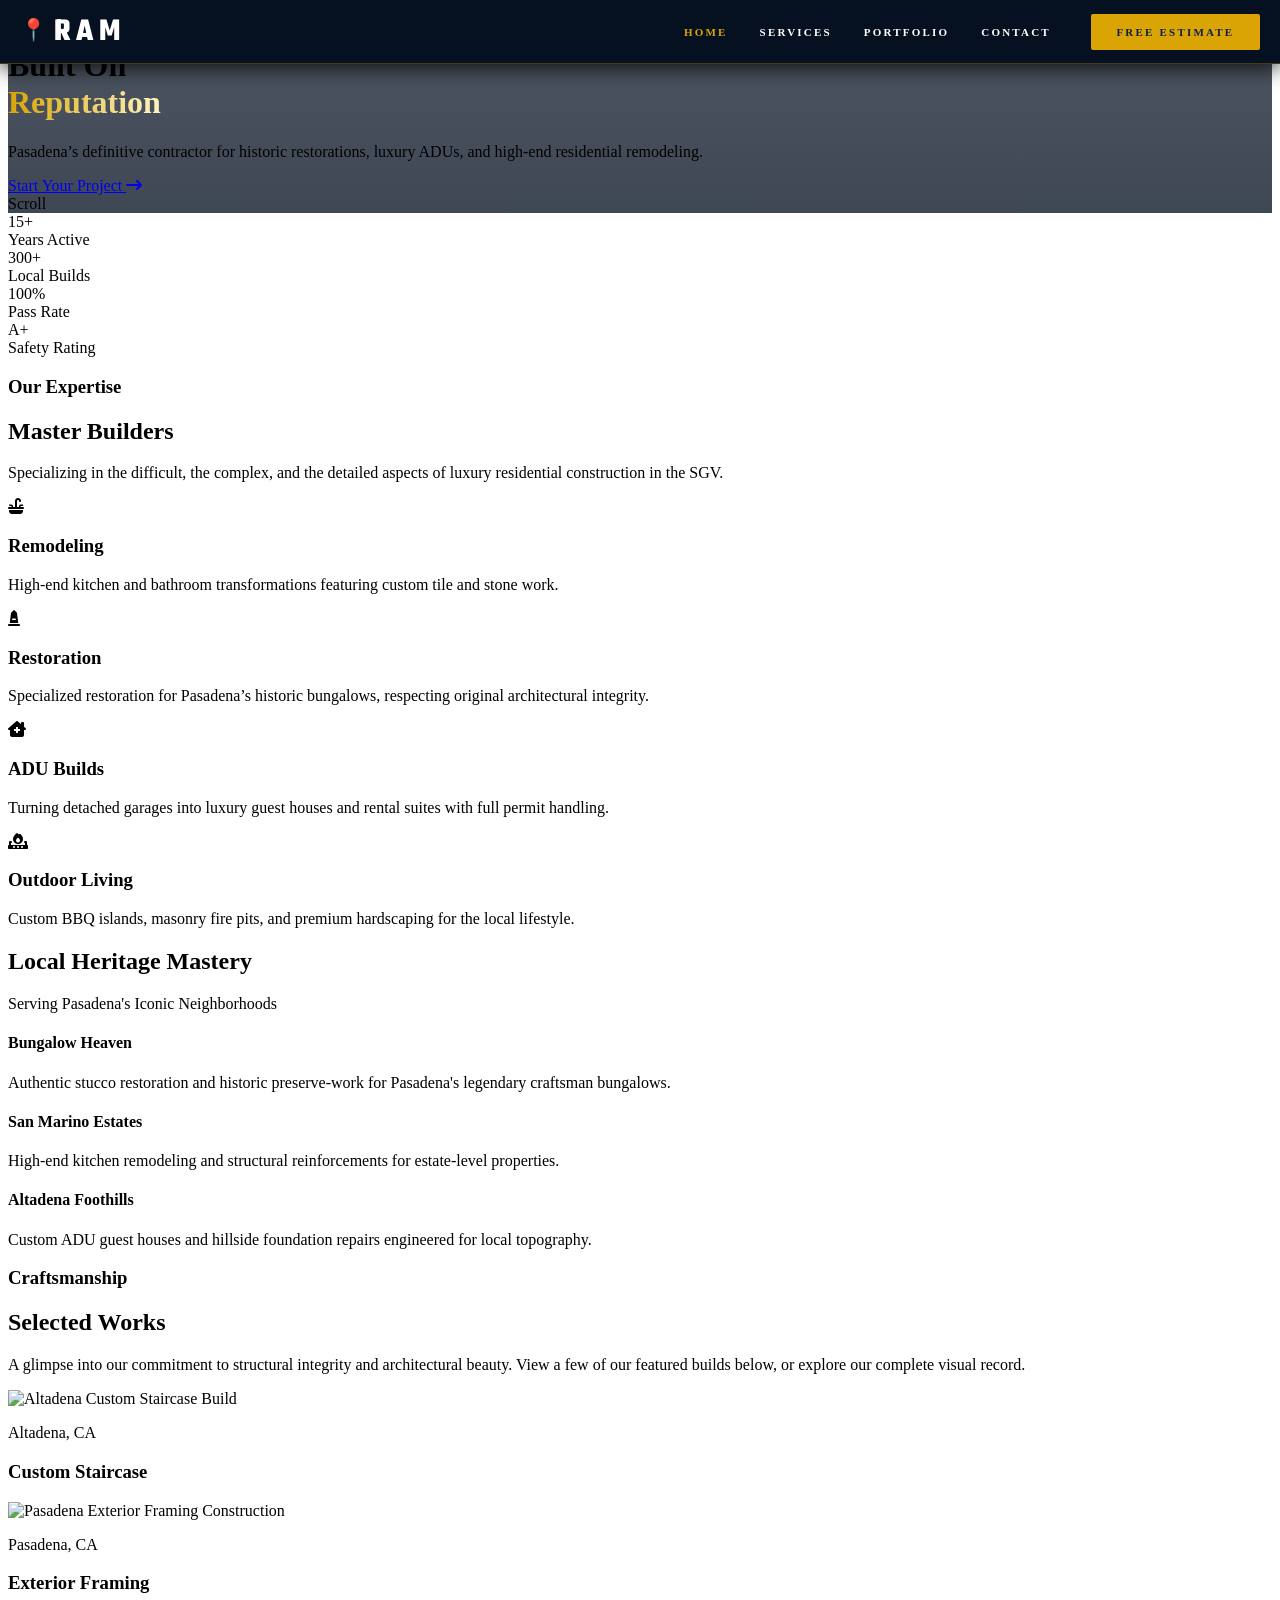
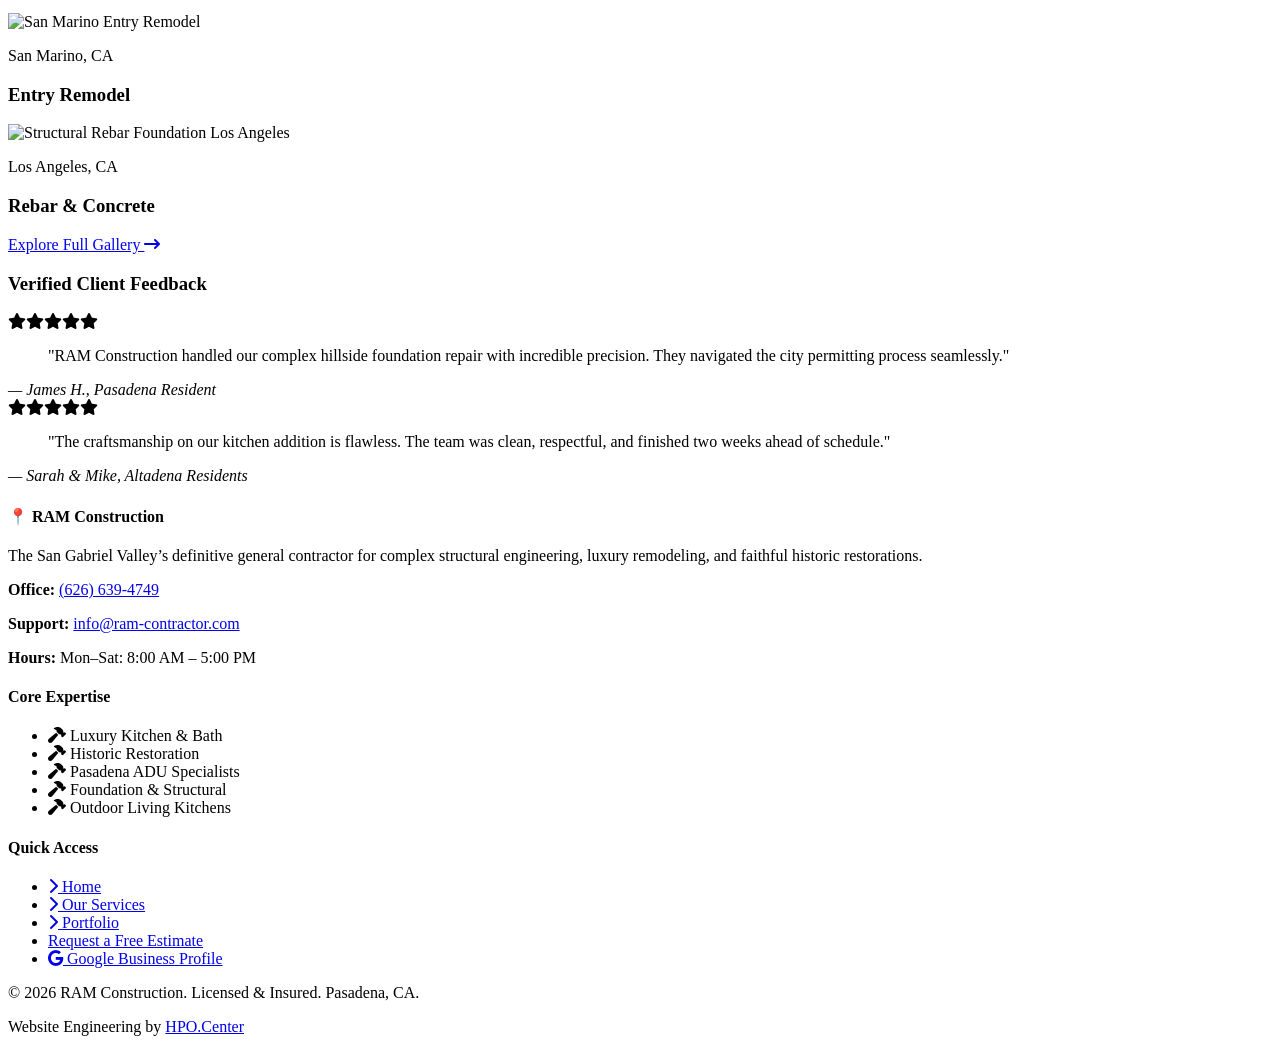
==== index.html @ 27c343b0 "Fix the mobile menu so it covers the full phone screen. The overlay was stuck inside the top bar, so" ====
<!DOCTYPE html>
<html lang="en" class="scroll-smooth">
<head>
    <meta charset="UTF-8">
    <meta name="viewport" content="width=device-width, initial-scale=1.0">
    <meta name="theme-color" content="#051121" />
    
    <title>Remodeling & Construction Pasadena | ADUs & Restoration | RAM</title>
    <meta name="description" content="Pasadena's premier contractor for luxury kitchen remodeling, historic home restoration, ADU construction, and outdoor living. Serving San Marino & Altadena for 15+ years.">
    <meta name="keywords" content="Kitchen Remodel Pasadena, Historic Home Restoration Pasadena, ADU Builder Pasadena, Bathroom Renovation San Marino, Hardscaping Altadena, General Contractor Pasadena">

    <link rel="icon" href="/favicon.ico" sizes="32x32">
    <link rel="icon" href="/icon.svg" type="image/svg+xml">
    <link rel="apple-touch-icon" href="/apple-touch-icon.png">
    <link rel="mask-icon" href="/icon.svg" color="#D9A404">

    <meta property="og:title" content="RAM Construction | Pasadena Master Builders" />
    <meta property="og:description" content="Pasadena's premier licensed general contractor. Specialized in high-end structural engineering, luxury remodeling, and faithful historic restoration." />
    <meta property="og:image" content="https://gallery.ram-contractor.com/First%20Gallery%20-%20html/BAB2086D-AEFB-44A7-B5A0-750AFC35F82D.JPG" />
    <meta property="og:url" content="https://www.ram-contractor.com" />
    <meta property="og:type" content="website" />

    <meta name="twitter:card" content="summary_large_image" />
    <meta name="twitter:title" content="RAM Construction | Pasadena Master Builders" />
    <meta name="twitter:description" content="Pasadena's premier licensed general contractor. Specialized in high-end structural engineering, luxury remodeling, and faithful historic restoration." />
    <meta name="twitter:image" content="https://gallery.ram-contractor.com/First%20Gallery%20-%20html/BAB2086D-AEFB-44A7-B5A0-750AFC35F82D.JPG" />
    <script type="application/ld+json">
    {
      "@context": "https://schema.org",
      "@type": "HomeAndConstructionBusiness",
      "@id": "https://www.ram-contractor.com/#identity",
      "name": "RAM Construction",
      "image": "https://images.squarespace-cdn.com/content/v1/684480f262fb7703bd3fae23/d5dc4bf1-beb6-4e5d-91ef-52a791febcd6/IMG_3506.jpg",
      "url": "https://www.ram-contractor.com",
      "telephone": "+1-626-639-4749",
      "description": "RAM Construction is a master-builder general contractor in Pasadena offering high-end luxury remodeling, ADU additions, and historic restorations for homeowners and property developers.",
      "priceRange": "$$$",
      "address": {
        "@type": "PostalAddress",
        "addressLocality": "Pasadena",
        "addressRegion": "CA",
        "postalCode": "91101",
        "addressCountry": "US"
      },
      "areaServed": [
        "Pasadena", 
        "San Marino", 
        "Altadena", 
        "East Pasadena", 
        "South Pasadena"
      ],
      "openingHoursSpecification": [
        { "@type": "OpeningHoursSpecification", "dayOfWeek": ["Monday", "Tuesday", "Wednesday", "Thursday", "Friday", "Saturday"], "opens": "08:00", "closes": "17:00" }
      ],
      "sameAs": [
        "https://g.co/kgs/sjeJGdg",
        "https://www.yelp.com/biz/ram-gc-pasadena-2"
      ],
      "hasOfferCatalog": {
        "@type": "OfferCatalog",
        "name": "Remodeling & Restoration Services",
        "itemListElement": [
          { "@type": "Offer", "itemOffered": { "@type": "Service", "name": "Kitchen & Bath Remodeling" } },
          { "@type": "Offer", "itemOffered": { "@type": "Service", "name": "Historic Home Restoration" } },
          { "@type": "Offer", "itemOffered": { "@type": "Service", "name": "ADU & Guest House Construction" } },
          { "@type": "Offer", "itemOffered": { "@type": "Service", "name": "Outdoor Living & BBQ Islands" } }
        ]
      }
    }
    </script>
    
    <link rel="preconnect" href="https://fonts.googleapis.com">
    <link rel="preconnect" href="https://fonts.gstatic.com" crossorigin>
    <link href="https://fonts.googleapis.com/css2?family=Inter:wght@300;400;500;600;700;800&family=Teko:wght@300;400;500;600;700&display=swap" rel="stylesheet">
    <link rel="stylesheet" href="https://cdnjs.cloudflare.com/ajax/libs/font-awesome/6.4.0/css/all.min.css">
    
    <script src="https://cdn.tailwindcss.com"></script>
    <script>
        tailwind.config = {
            theme: {
                extend: {
                    colors: {
                        ram: {
                            navy: '#0A2342',
                            dark: '#051121', 
                            gold: '#D9A404',
                            lightGold: '#FFD700',
                            offWhite: '#F3F4F6'
                        }
                    },
                    fontFamily: {
                        sans: ['Inter', 'sans-serif'],
                        heading: ['Teko', 'sans-serif'],
                    },
                    boxShadow: {
                        'glow': '0 0 25px rgba(217, 164, 4, 0.15)',
                        'glow-strong': '0 0 40px rgba(217, 164, 4, 0.4)',
                    },
                    backgroundImage: {
                        'noise': "url('data:image/svg+xml,%3Csvg viewBox=\"0 0 200 200\" xmlns=\"http://www.w3.org/2000/svg\"%3E%3Cfilter id=\"noiseFilter\"%3E%3CfeTurbulence type=\"fractalNoise\" baseFrequency=\"0.65\" numOctaves=\"3\" stitchTiles=\"stitch\"/%3E%3C/filter%3E%3Crect width=\"100%25\" height=\"100%25\" filter=\"url(%23noiseFilter)\" opacity=\"0.05\"/%3E%3C/svg%3E')",
                    }
                }
            }
        }
    </script>

    <style>
        /* Core Animations & FX */
        .hero-parallax {
            background-image: linear-gradient(to bottom, rgba(5, 17, 33, 0.7), rgba(5, 17, 33, 1)), url('https://images.squarespace-cdn.com/content/v1/684480f262fb7703bd3fae23/d5dc4bf1-beb6-4e5d-91ef-52a791febcd6/IMG_3506.jpg');
            background-attachment: fixed;
            background-position: center;
            background-size: cover;
        }
        @media(max-width: 768px) { .hero-parallax { background-attachment: scroll; background-position: top center; } }

        .reveal-up {
            opacity: 0;
            transform: translateY(30px);
            transition: all 0.8s cubic-bezier(0.16, 1, 0.3, 1);
        }
        .reveal-up.active { opacity: 1; transform: translateY(0); }
        
        .gold-gradient-text {
            background: linear-gradient(to right, #D9A404, #FFF5C3, #D9A404);
            -webkit-background-clip: text;
            -webkit-text-fill-color: transparent;
            background-size: 200% auto;
            animation: shine 5s linear infinite;
        }
        @keyframes shine { to { background-position: 200% center; } }
        
        @media (hover: hover) {
            .tilt-card { transform-style: preserve-3d; transform: perspective(1000px); }
        }
    </style>
</head>
<body class="bg-ram-dark text-white font-sans antialiased selection:bg-ram-gold selection:text-ram-navy overflow-x-hidden">
    
    <div class="fixed inset-0 bg-noise opacity-40 pointer-events-none z-0"></div>

    <div id="global-nav"></div>
    <script src="nav.js"></script>

    <header class="relative min-h-[90vh] md:min-h-screen flex flex-col items-center justify-center hero-parallax overflow-hidden pt-28 md:pt-20">
        <div class="absolute inset-0 bg-noise opacity-40 pointer-events-none z-0"></div>
        
        <div class="absolute top-1/4 left-5 md:left-10 w-24 md:w-32 h-24 md:h-32 bg-ram-gold/20 rounded-full blur-[60px] md:blur-[80px] animate-pulse"></div>
        <div class="absolute bottom-1/4 right-5 md:right-10 w-32 md:w-40 h-32 md:h-40 bg-blue-500/10 rounded-full blur-[60px] md:blur-[80px]"></div>

        <div class="relative z-10 container mx-auto px-6 text-center">
            <div class="reveal-up inline-block mb-6 border border-white/20 bg-white/5 backdrop-blur-md px-4 md:px-6 py-2 rounded-full">
                <span class="text-ram-gold text-[10px] md:text-xs font-bold tracking-[0.2em] md:tracking-[0.3em] uppercase">Pasadena • San Marino • Altadena</span>
            </div>
            
            <h1 class="reveal-up font-heading text-6xl md:text-8xl lg:text-9xl font-bold leading-[0.9] md:leading-[0.85] tracking-tight mb-6 md:mb-8 uppercase">
                Built On <br>
                <span class="gold-gradient-text">Reputation</span>
            </h1>
            
            <p class="reveal-up text-base md:text-xl lg:text-2xl text-gray-300 max-w-3xl mx-auto mb-10 md:mb-12 font-light leading-relaxed px-4 md:px-0">
                Pasadena’s definitive contractor for <span class="text-white font-medium underline decoration-ram-gold/50 underline-offset-4 md:underline-offset-8">historic restorations</span>, luxury ADUs, and high-end residential remodeling.
            </p>
            
            <div class="reveal-up flex justify-center items-center">
                <a href="/contact.html#inquiry-form" class="group relative px-8 py-4 md:px-12 md:py-6 bg-ram-gold text-ram-navy font-heading text-xl md:text-2xl font-bold uppercase tracking-wide overflow-hidden rounded-sm transition-all hover:shadow-glow-strong w-full sm:w-auto">
                    <span class="relative z-10 flex items-center justify-center gap-3">
                        Start Your Project <i class="fa-solid fa-arrow-right-long group-hover:translate-x-1 transition-transform"></i>
                    </span>
                    <div class="absolute inset-0 bg-white transform -translate-x-full skew-x-12 group-hover:translate-x-0 transition-transform duration-500 ease-out"></div>
                </a>
            </div>
        </div>
        
        <div class="absolute bottom-6 md:bottom-10 left-0 right-0 mx-auto w-fit z-30 flex flex-col items-center gap-2 opacity-60 animate-bounce">
            <span class="text-[8px] md:text-[10px] uppercase tracking-widest font-bold">Scroll</span>
            <div class="w-[1px] h-8 md:h-12 bg-gradient-to-b from-white to-transparent"></div>
        </div>
    </header>

    <div class="relative z-20 bg-ram-navy border-y border-white/5">
        <div class="container mx-auto px-6">
            <div class="grid grid-cols-2 lg:grid-cols-4 divide-x divide-y lg:divide-y-0 divide-white/5 text-center">
                <div class="py-8 md:py-12 group cursor-default">
                    <div class="text-4xl md:text-5xl font-heading font-bold text-white group-hover:text-ram-gold transition duration-500">15+</div>
                    <div class="text-[9px] md:text-[10px] text-gray-400 uppercase tracking-[0.2em] mt-2 font-bold">Years Active</div>
                </div>
                <div class="py-8 md:py-12 group cursor-default">
                    <div class="text-4xl md:text-5xl font-heading font-bold text-white group-hover:text-ram-gold transition duration-500">300+</div>
                    <div class="text-[9px] md:text-[10px] text-gray-400 uppercase tracking-[0.2em] mt-2 font-bold">Local Builds</div>
                </div>
                <div class="py-8 md:py-12 group cursor-default border-t lg:border-t-0 border-white/5">
                    <div class="text-4xl md:text-5xl font-heading font-bold text-white group-hover:text-ram-gold transition duration-500">100%</div>
                    <div class="text-[9px] md:text-[10px] text-gray-400 uppercase tracking-[0.2em] mt-2 font-bold">Pass Rate</div>
                </div>
                <div class="py-8 md:py-12 group cursor-default border-t lg:border-t-0 border-white/5">
                    <div class="text-4xl md:text-5xl font-heading font-bold text-white group-hover:text-ram-gold transition duration-500">A+</div>
                    <div class="text-[9px] md:text-[10px] text-gray-400 uppercase tracking-[0.2em] mt-2 font-bold">Safety Rating</div>
                </div>
            </div>
        </div>
    </div>

    <section id="services-overview" class="py-20 md:py-32 relative overflow-hidden bg-ram-dark">
        <div class="absolute inset-0 bg-noise opacity-40 pointer-events-none z-0"></div>
        <div class="container mx-auto px-6 relative z-10">
            <div class="flex flex-col lg:flex-row justify-between items-start lg:items-end mb-12 md:mb-20 reveal-up">
                <div class="mb-4 lg:mb-0">
                    <h3 class="text-ram-gold font-bold tracking-[0.2em] md:tracking-[0.3em] uppercase mb-2 md:mb-4 text-xs md:text-sm font-sans">Our Expertise</h3>
                    <h2 class="text-5xl md:text-6xl lg:text-7xl font-heading font-bold text-white uppercase leading-none">Master Builders</h2>
                </div>
                <p class="text-gray-400 max-w-md lg:text-right text-sm md:text-base leading-relaxed font-sans">
                    Specializing in the difficult, the complex, and the detailed aspects of luxury residential construction in the SGV.
                </p>
            </div>

            <div class="grid grid-cols-1 md:grid-cols-2 xl:grid-cols-4 gap-6 md:gap-8">
                <div class="js-tilt group relative bg-white/5 border border-white/10 p-8 md:p-10 rounded-xl hover:border-ram-gold/50 transition-all duration-500 shadow-2xl">
                    <i class="fa-solid fa-sink text-3xl md:text-4xl text-ram-gold mb-6 md:mb-8"></i>
                    <h3 class="text-2xl md:text-3xl font-heading font-bold mb-3 md:mb-4 uppercase tracking-wide">Remodeling</h3>
                    <p class="text-gray-400 text-sm leading-relaxed mb-6 md:mb-8 font-sans">High-end kitchen and bathroom transformations featuring custom tile and stone work.</p>
                    <div class="w-full h-[1px] bg-white/10 group-hover:bg-ram-gold transition-colors duration-500"></div>
                </div>

                <div class="js-tilt group relative bg-white/5 border border-white/10 p-8 md:p-10 rounded-xl hover:border-ram-gold/50 transition-all duration-500 shadow-2xl">
                    <i class="fa-solid fa-monument text-3xl md:text-4xl text-ram-gold mb-6 md:mb-8"></i>
                    <h3 class="text-2xl md:text-3xl font-heading font-bold mb-3 md:mb-4 uppercase tracking-wide">Restoration</h3>
                    <p class="text-gray-400 text-sm leading-relaxed mb-6 md:mb-8 font-sans">Specialized restoration for Pasadena’s historic bungalows, respecting original architectural integrity.</p>
                    <div class="w-full h-[1px] bg-white/10 group-hover:bg-ram-gold transition-colors duration-500"></div>
                </div>

                <div class="js-tilt group relative bg-white/5 border border-white/10 p-8 md:p-10 rounded-xl hover:border-ram-gold/50 transition-all duration-500 shadow-2xl">
                    <i class="fa-solid fa-house-chimney-medical text-3xl md:text-4xl text-ram-gold mb-6 md:mb-8"></i>
                    <h3 class="text-2xl md:text-3xl font-heading font-bold mb-3 md:mb-4 uppercase tracking-wide">ADU Builds</h3>
                    <p class="text-gray-400 text-sm leading-relaxed mb-6 md:mb-8 font-sans">Turning detached garages into luxury guest houses and rental suites with full permit handling.</p>
                    <div class="w-full h-[1px] bg-white/10 group-hover:bg-ram-gold transition-colors duration-500"></div>
                </div>

                <div class="js-tilt group relative bg-white/5 border border-white/10 p-8 md:p-10 rounded-xl hover:border-ram-gold/50 transition-all duration-500 shadow-2xl">
                    <i class="fa-solid fa-fire-burner text-3xl md:text-4xl text-ram-gold mb-6 md:mb-8"></i>
                    <h3 class="text-2xl md:text-3xl font-heading font-bold mb-3 md:mb-4 uppercase tracking-wide">Outdoor Living</h3>
                    <p class="text-gray-400 text-sm leading-relaxed mb-6 md:mb-8 font-sans">Custom BBQ islands, masonry fire pits, and premium hardscaping for the local lifestyle.</p>
                    <div class="w-full h-[1px] bg-white/10 group-hover:bg-ram-gold transition-colors duration-500"></div>
                </div>
            </div>
        </div>
    </section>

    <section class="py-20 md:py-24 bg-ram-navy/30 border-y border-white/5 relative z-20">
        <div class="container mx-auto px-6">
            <div class="max-w-5xl mx-auto">
                <div class="text-center mb-12 md:mb-16 reveal-up">
                    <h2 class="text-4xl md:text-5xl lg:text-6xl font-heading font-bold text-white mb-4 md:mb-6 uppercase tracking-widest">Local Heritage Mastery</h2>
                    <p class="text-gray-400 text-xs md:text-sm uppercase tracking-[0.2em] font-sans">Serving Pasadena's Iconic Neighborhoods</p>
                </div>
                <div class="grid grid-cols-1 md:grid-cols-3 gap-8 md:gap-12 text-center md:text-left">
                    <div class="reveal-up border-l-0 md:border-l border-ram-gold/30 pl-0 md:pl-8">
                        <h4 class="text-ram-gold font-bold mb-2 md:mb-3 uppercase tracking-tighter font-heading text-xl md:text-2xl">Bungalow Heaven</h4>
                        <p class="text-gray-300 text-sm leading-relaxed font-sans">Authentic stucco restoration and historic preserve-work for Pasadena's legendary craftsman bungalows.</p>
                    </div>
                    <div class="reveal-up border-l-0 md:border-l border-ram-gold/30 pl-0 md:pl-8 md:delay-100">
                        <h4 class="text-ram-gold font-bold mb-2 md:mb-3 uppercase tracking-tighter font-heading text-xl md:text-2xl">San Marino Estates</h4>
                        <p class="text-gray-300 text-sm leading-relaxed font-sans">High-end kitchen remodeling and structural reinforcements for estate-level properties.</p>
                    </div>
                    <div class="reveal-up border-l-0 md:border-l border-ram-gold/30 pl-0 md:pl-8 md:delay-200">
                        <h4 class="text-ram-gold font-bold mb-2 md:mb-3 uppercase tracking-tighter font-heading text-xl md:text-2xl">Altadena Foothills</h4>
                        <p class="text-gray-300 text-sm leading-relaxed font-sans">Custom ADU guest houses and hillside foundation repairs engineered for local topography.</p>
                    </div>
                </div>
            </div>
        </div>
    </section>

    <section id="portfolio" class="py-20 md:py-32 bg-black relative z-10">
        <div class="container mx-auto px-6">
            
            <div class="text-center mb-16 md:mb-24 reveal-up">
                <h3 class="text-ram-gold font-bold tracking-[0.2em] md:tracking-[0.3em] uppercase mb-4 text-xs md:text-sm font-sans">Craftsmanship</h3>
                <h2 class="text-5xl md:text-7xl lg:text-8xl font-heading font-bold text-white mb-6 uppercase tracking-tighter">Selected Works</h2>
                <div class="w-16 md:w-24 h-1 bg-ram-gold mx-auto mb-6 md:mb-8"></div>
                <p class="text-gray-400 max-w-2xl mx-auto text-base md:text-lg lg:text-xl font-light leading-relaxed">
                    A glimpse into our commitment to structural integrity and architectural beauty. View a few of our featured builds below, or explore our complete visual record.
                </p>
            </div>

            <div class="grid grid-cols-1 md:grid-cols-2 gap-8 md:gap-12">
                <div class="flex flex-col gap-8 md:gap-12">
                    <div class="reveal-up group relative overflow-hidden rounded-sm aspect-[4/5] border border-white/5">
                        <img loading="lazy" src="https://images.squarespace-cdn.com/content/v1/684480f262fb7703bd3fae23/8bafc5f5-e090-40de-b431-98bd433fa2bb/IMG_3500.webp" class="w-full h-full object-cover transition duration-1000 group-hover:scale-110" alt="Altadena Custom Staircase Build">
                        <div class="absolute inset-0 bg-black/40 group-hover:bg-transparent transition duration-500"></div>
                        <div class="absolute bottom-6 left-6 md:bottom-10 md:left-10">
                            <p class="text-ram-gold text-[10px] md:text-xs font-bold uppercase tracking-widest mb-1 md:mb-2 translate-y-4 opacity-0 group-hover:translate-y-0 group-hover:opacity-100 transition duration-500 font-sans">Altadena, CA</p>
                            <h3 class="text-3xl md:text-4xl font-heading font-bold uppercase tracking-tight shadow-black drop-shadow-md">Custom Staircase</h3>
                        </div>
                    </div>
                    <div class="reveal-up group relative overflow-hidden rounded-sm aspect-[4/3] border border-white/5">
                        <img loading="lazy" src="https://images.squarespace-cdn.com/content/v1/684480f262fb7703bd3fae23/d6560f3d-d3cf-44b2-9857-887a100ac8f8/IMG_3507.webp" class="w-full h-full object-cover transition duration-1000 group-hover:scale-110" alt="Pasadena Exterior Framing Construction">
                        <div class="absolute inset-0 bg-black/40 group-hover:bg-transparent transition duration-500"></div>
                        <div class="absolute bottom-6 left-6 md:bottom-10 md:left-10">
                            <p class="text-ram-gold text-[10px] md:text-xs font-bold uppercase tracking-widest mb-1 md:mb-2 translate-y-4 opacity-0 group-hover:translate-y-0 group-hover:opacity-100 transition duration-500 font-sans">Pasadena, CA</p>
                            <h3 class="text-3xl md:text-4xl font-heading font-bold uppercase tracking-tight shadow-black drop-shadow-md">Exterior Framing</h3>
                        </div>
                    </div>
                </div>
                
                <div class="flex flex-col gap-8 md:gap-12 md:pt-24">
                    <div class="reveal-up group relative overflow-hidden rounded-sm aspect-[4/3] border border-white/5">
                        <img loading="lazy" src="https://images.squarespace-cdn.com/content/v1/684480f262fb7703bd3fae23/a2473262-7083-40e5-b740-598e5697f34e/IMG_3499.webp" class="w-full h-full object-cover transition duration-1000 group-hover:scale-110" alt="San Marino Entry Remodel">
                        <div class="absolute inset-0 bg-black/40 group-hover:bg-transparent transition duration-500"></div>
                        <div class="absolute bottom-6 left-6 md:bottom-10 md:left-10">
                            <p class="text-ram-gold text-[10px] md:text-xs font-bold uppercase tracking-widest mb-1 md:mb-2 translate-y-4 opacity-0 group-hover:translate-y-0 group-hover:opacity-100 transition duration-500 font-sans">San Marino, CA</p>
                            <h3 class="text-3xl md:text-4xl font-heading font-bold uppercase tracking-tight shadow-black drop-shadow-md">Entry Remodel</h3>
                        </div>
                    </div>
                    <div class="reveal-up group relative overflow-hidden rounded-sm aspect-[4/5] border border-white/5">
                        <img loading="lazy" src="https://images.squarespace-cdn.com/content/v1/684480f262fb7703bd3fae23/70622447-4fba-4287-ad54-cc3b1ddc5559/0D742970-8333-47BB-B2C8-26CB80007673.JPG" class="w-full h-full object-cover transition duration-1000 group-hover:scale-110" alt="Structural Rebar Foundation Los Angeles">
                        <div class="absolute inset-0 bg-black/40 group-hover:bg-transparent transition duration-500"></div>
                        <div class="absolute bottom-6 left-6 md:bottom-10 md:left-10">
                            <p class="text-ram-gold text-[10px] md:text-xs font-bold uppercase tracking-widest mb-1 md:mb-2 translate-y-4 opacity-0 group-hover:translate-y-0 group-hover:opacity-100 transition duration-500 font-sans">Los Angeles, CA</p>
                            <h3 class="text-3xl md:text-4xl font-heading font-bold uppercase tracking-tight shadow-black drop-shadow-md">Rebar & Concrete</h3>
                        </div>
                    </div>
                </div>
            </div>

            <div class="mt-16 md:mt-24 text-center reveal-up">
                <a href="/portfolio.html" class="inline-flex items-center justify-center gap-3 md:gap-4 border border-ram-gold text-ram-gold px-8 md:px-12 py-4 md:py-5 font-heading text-xl md:text-2xl font-bold uppercase tracking-widest rounded-sm transition-all hover:bg-ram-gold hover:text-ram-navy hover:shadow-glow-strong w-full sm:w-auto">
                    Explore Full Gallery <i class="fa-solid fa-arrow-right-long"></i>
                </a>
            </div>
        </div>
    </section>

    <section class="py-20 md:py-24 bg-ram-navy border-t border-white/5 relative z-20">
        <div class="container mx-auto px-6">
            <div class="flex flex-col md:flex-row items-center md:items-center justify-center md:justify-start gap-4 mb-12 md:mb-16 reveal-up">
                <div class="w-12 h-[1px] bg-ram-gold hidden md:block"></div>
                <h3 class="text-ram-gold font-bold tracking-[0.2em] uppercase text-sm font-sans text-center md:text-left">Verified Client Feedback</h3>
                <div class="w-12 h-[1px] bg-ram-gold hidden md:block"></div>
            </div>
            
            <div class="grid grid-cols-1 lg:grid-cols-2 gap-12 md:gap-16">
                <div class="reveal-up text-center md:text-left">
                    <div class="flex justify-center md:justify-start text-ram-gold mb-6 md:mb-8 gap-1 text-lg md:text-xl"><i class="fa-solid fa-star"></i><i class="fa-solid fa-star"></i><i class="fa-solid fa-star"></i><i class="fa-solid fa-star"></i><i class="fa-solid fa-star"></i></div>
                    <blockquote class="text-xl md:text-3xl font-light text-white leading-relaxed mb-6 md:mb-8 italic">"RAM Construction handled our complex hillside foundation repair with incredible precision. They navigated the city permitting process seamlessly."</blockquote>
                    <cite class="not-italic text-gray-500 font-bold uppercase tracking-widest text-[10px] md:text-xs font-sans">— James H., Pasadena Resident</cite>
                </div>
                 <div class="reveal-up md:delay-100 text-center md:text-left">
                    <div class="flex justify-center md:justify-start text-ram-gold mb-6 md:mb-8 gap-1 text-lg md:text-xl"><i class="fa-solid fa-star"></i><i class="fa-solid fa-star"></i><i class="fa-solid fa-star"></i><i class="fa-solid fa-star"></i><i class="fa-solid fa-star"></i></div>
                    <blockquote class="text-xl md:text-3xl font-light text-white leading-relaxed mb-6 md:mb-8 italic">"The craftsmanship on our kitchen addition is flawless. The team was clean, respectful, and finished two weeks ahead of schedule."</blockquote>
                    <cite class="not-italic text-gray-500 font-bold uppercase tracking-widest text-[10px] md:text-xs font-sans">— Sarah & Mike, Altadena Residents</cite>
                </div>
            </div>
        </div>
    </section>

    <footer class="bg-ram-dark border-t-4 border-ram-gold pt-16 md:pt-24 pb-8 md:pb-12 text-gray-300 font-sans antialiased relative z-10">
        <div class="w-full max-w-7xl mx-auto px-6">
            <div class="grid grid-cols-1 md:grid-cols-2 lg:grid-cols-3 gap-12 md:gap-16 lg:gap-24 mb-16 md:mb-20 text-center md:text-left">
                <div>
                    <h4 class="text-3xl md:text-4xl font-heading font-bold text-white mb-6 md:mb-8 flex items-center justify-center md:justify-start leading-none tracking-widest uppercase">
                        <span class="text-ram-gold mr-3 text-2xl md:text-3xl">📍</span> RAM Construction
                    </h4>
                    <p class="mb-6 md:mb-8 leading-relaxed text-sm font-light">
                        The San Gabriel Valley’s definitive general contractor for complex structural engineering, luxury remodeling, and faithful historic restorations.
                    </p>
                    <div class="space-y-3 md:space-y-4 text-sm font-sans">
                        <p class="flex items-center justify-center md:justify-start gap-3 md:gap-4"><strong class="text-white text-[10px] uppercase tracking-widest">Office:</strong> <a href="tel:+16266394749" class="hover:text-ram-gold transition">(626) 639-4749</a></p>
                        <p class="flex items-center justify-center md:justify-start gap-3 md:gap-4"><strong class="text-white text-[10px] uppercase tracking-widest">Support:</strong> <a href="mailto:info@ram-contractor.com" class="hover:text-ram-gold transition font-medium">info@ram-contractor.com</a></p>
                        <p class="flex items-center justify-center md:justify-start gap-3 md:gap-4"><strong class="text-white text-[10px] uppercase tracking-widest">Hours:</strong> <span class="text-gray-400">Mon–Sat: 8:00 AM – 5:00 PM</span></p>
                    </div>
                </div>

                <div>
                    <h4 class="text-xl md:text-2xl font-heading font-bold text-white mb-6 md:mb-8 border-b border-white/10 pb-2 md:pb-3 inline-block uppercase tracking-widest">Core Expertise</h4>
                    <ul class="space-y-3 md:space-y-4 text-[10px] md:text-xs font-bold uppercase tracking-[0.15em] list-none pl-0 m-0 text-gray-400">
                        <li class="flex items-center justify-center md:justify-start gap-3"><i class="fa-solid fa-hammer text-ram-gold text-[10px]"></i> Luxury Kitchen & Bath</li>
                        <li class="flex items-center justify-center md:justify-start gap-3"><i class="fa-solid fa-hammer text-ram-gold text-[10px]"></i> Historic Restoration</li>
                        <li class="flex items-center justify-center md:justify-start gap-3"><i class="fa-solid fa-hammer text-ram-gold text-[10px]"></i> Pasadena ADU Specialists</li>
                        <li class="flex items-center justify-center md:justify-start gap-3"><i class="fa-solid fa-hammer text-ram-gold text-[10px]"></i> Foundation & Structural</li>
                        <li class="flex items-center justify-center md:justify-start gap-3"><i class="fa-solid fa-hammer text-ram-gold text-[10px]"></i> Outdoor Living Kitchens</li>
                    </ul>
                </div>

                <div class="md:col-span-2 lg:col-span-1">
                    <h4 class="text-xl md:text-2xl font-heading font-bold text-white mb-6 md:mb-8 border-b border-white/10 pb-2 md:pb-3 inline-block uppercase tracking-widest">Quick Access</h4>
                    <ul class="space-y-4 md:space-y-5 text-sm font-medium list-none pl-0 m-0 flex flex-col items-center md:items-start">
                        <li><a href="/index.html" class="hover:text-ram-gold transition flex items-center gap-2 group"><i class="fa-solid fa-chevron-right text-[10px] text-ram-gold group-hover:translate-x-1 transition"></i> Home</a></li>
                        <li><a href="/services.html" class="hover:text-ram-gold transition flex items-center gap-2 group"><i class="fa-solid fa-chevron-right text-[10px] text-ram-gold group-hover:translate-x-1 transition"></i> Our Services</a></li>
                        <li><a href="/portfolio.html" class="hover:text-ram-gold transition flex items-center gap-2 group"><i class="fa-solid fa-chevron-right text-[10px] text-ram-gold group-hover:translate-x-1 transition"></i> Portfolio</a></li>
                        <li><a href="/contact.html#inquiry-form" class="text-ram-gold transition flex items-center gap-2 group font-bold underline decoration-ram-gold/30">Request a Free Estimate</a></li>
                        <li><a href="https://g.co/kgs/sjeJGdg" target="_blank" class="hover:text-ram-gold transition flex items-center gap-2 group"><i class="fa-brands fa-google text-[10px] text-ram-gold"></i> Google Business Profile</a></li>
                    </ul>
                </div>
            </div>

            <div class="border-t border-white/10 pt-8 md:pt-10 text-center">
                <p class="text-[8px] md:text-[10px] text-gray-500 mb-3 md:mb-4 uppercase tracking-[0.3em] font-sans">&copy; 2026 RAM Construction. Licensed & Insured. Pasadena, CA.</p>
                <p class="text-[10px] md:text-xs text-gray-600 font-sans">Website Engineering by <a href="https://www.hpo.center" target="_blank" class="text-gray-400 hover:text-ram-gold transition font-bold">HPO.Center</a></p>
            </div>
        </div>
    </footer>

    <script>
        // Reveal Animations (Desktop & Mobile optimized)
        const observerOptions = { root: null, rootMargin: '0px', threshold: 0.1 };
        const observer = new IntersectionObserver((entries, obs) => {
            entries.forEach(entry => {
                if (entry.isIntersecting) {
                    entry.target.classList.add('active');
                    obs.unobserve(entry.target);
                }
            });
        }, observerOptions);
        document.querySelectorAll('.reveal-up').forEach(el => observer.observe(el));

        // Tilt Effect (Disabled on Mobile for better scrolling UX)
        if (window.matchMedia("(min-width: 768px)").matches) {
            document.querySelectorAll('.js-tilt').forEach(card => {
                card.addEventListener('mousemove', (e) => {
                    const rect = card.getBoundingClientRect();
                    const x = e.clientX - rect.left - rect.width / 2;
                    const y = e.clientY - rect.top - rect.height / 2;
                    card.style.transform = `perspective(1000px) rotateX(${y / -15}deg) rotateY(${x / 15}deg)`;
                });
                card.addEventListener('mouseleave', () => {
                    card.style.transform = `perspective(1000px) rotateX(0) rotateY(0)`;
                    card.style.transition = 'transform 0.5s ease';
                });
                card.addEventListener('mouseenter', () => card.style.transition = 'none');
            });
        }
    </script>
</body>
</html>
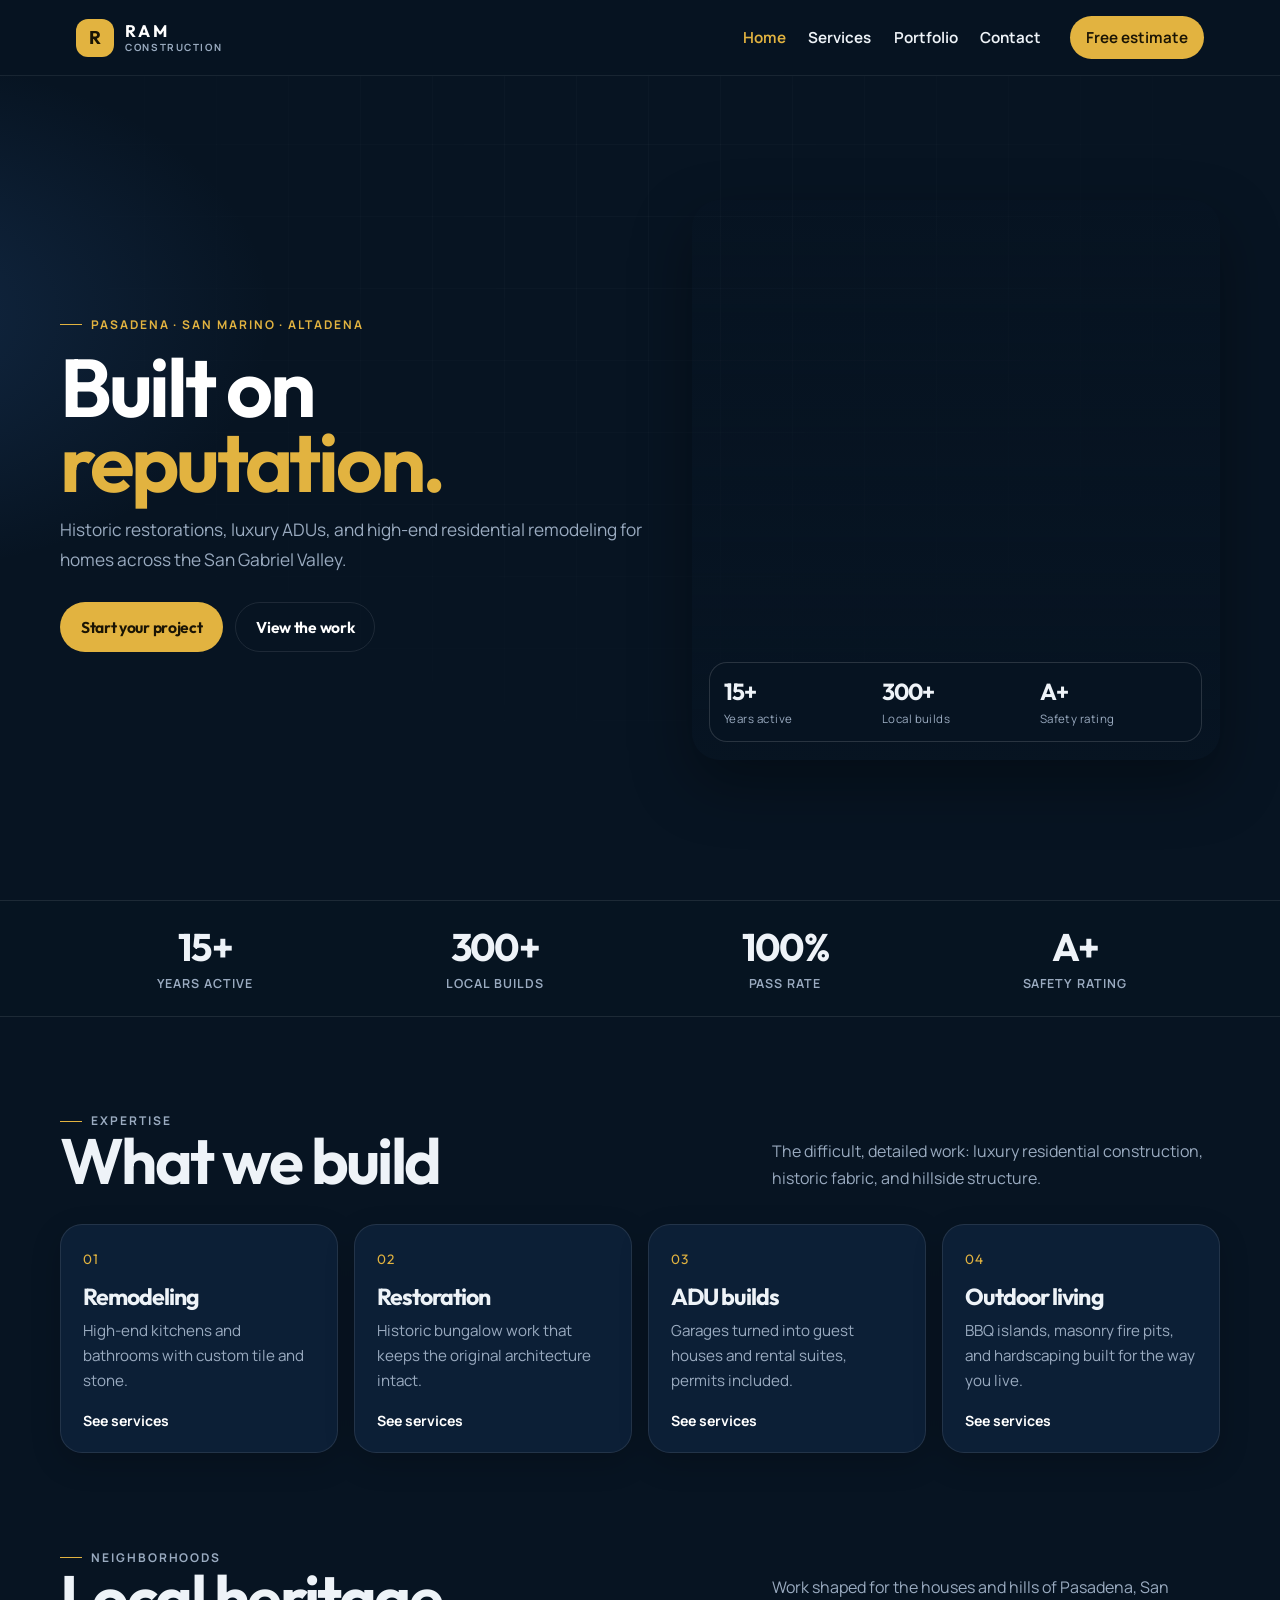
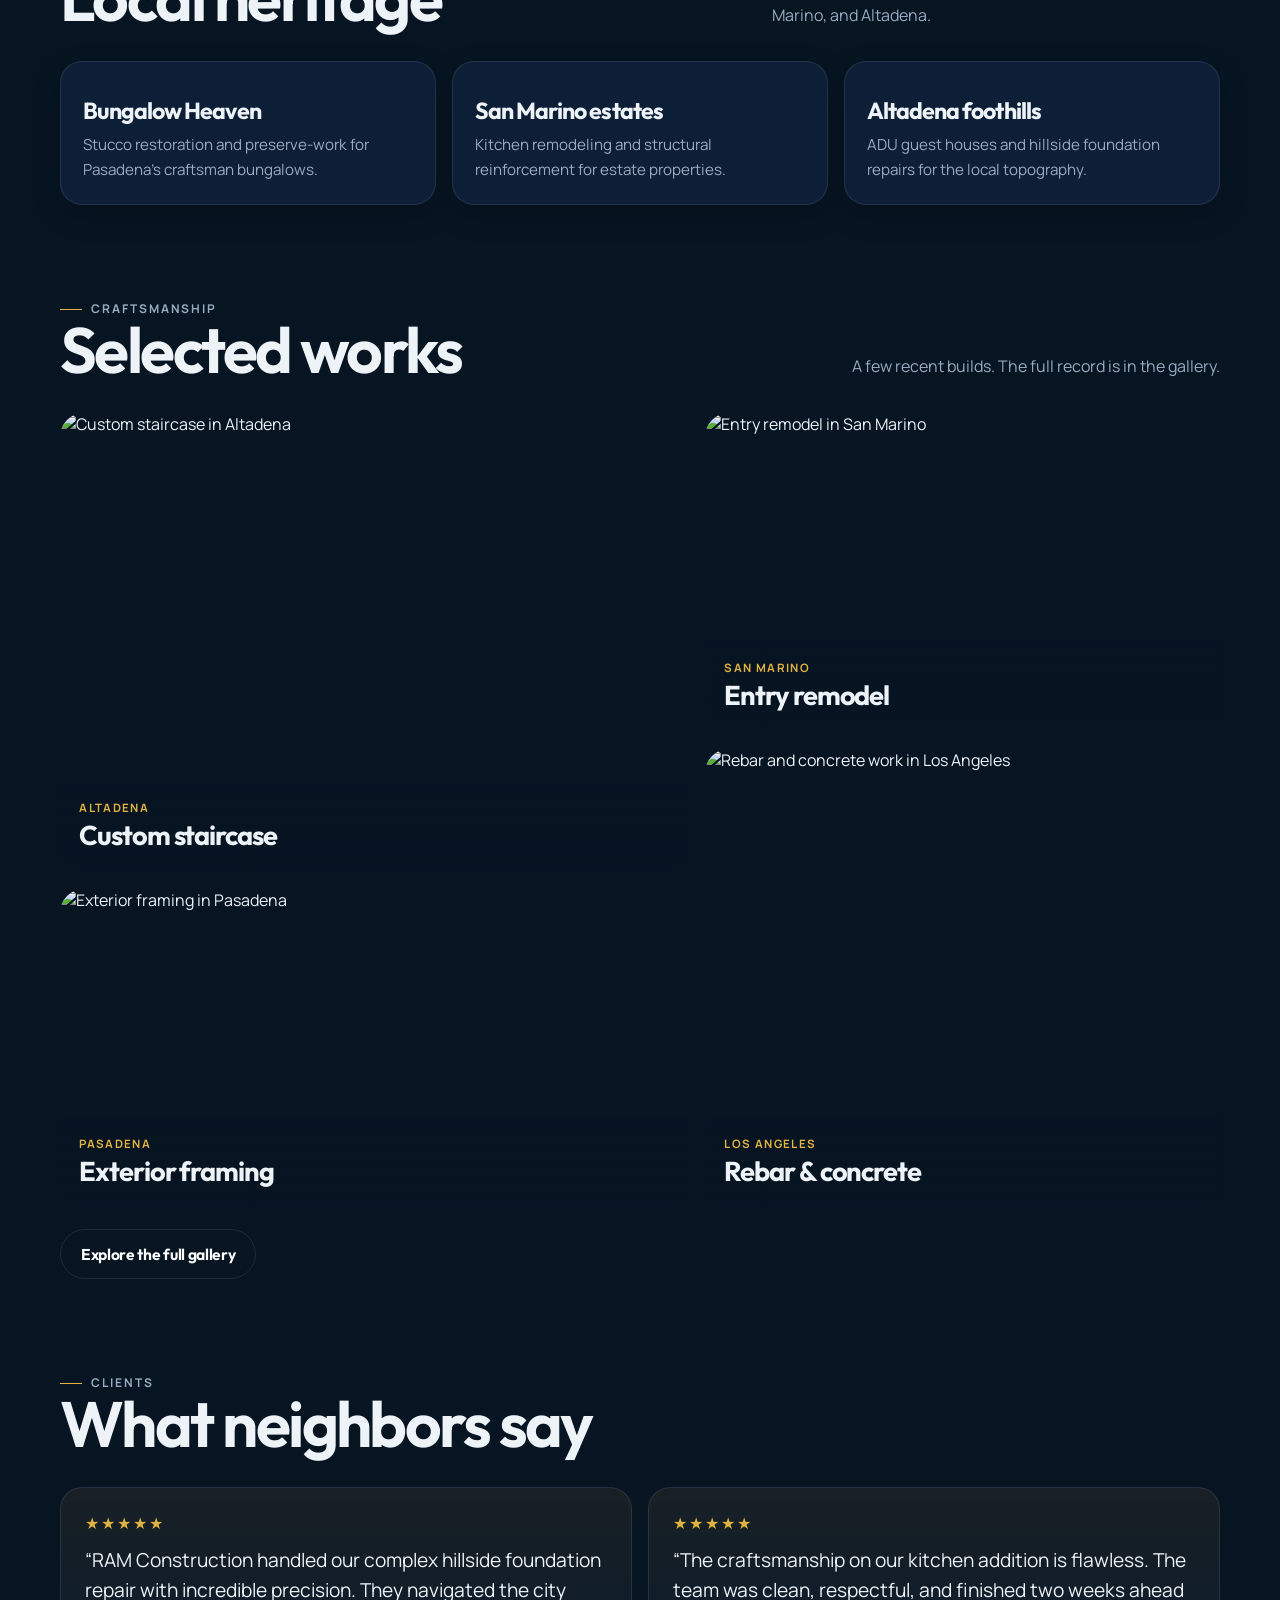
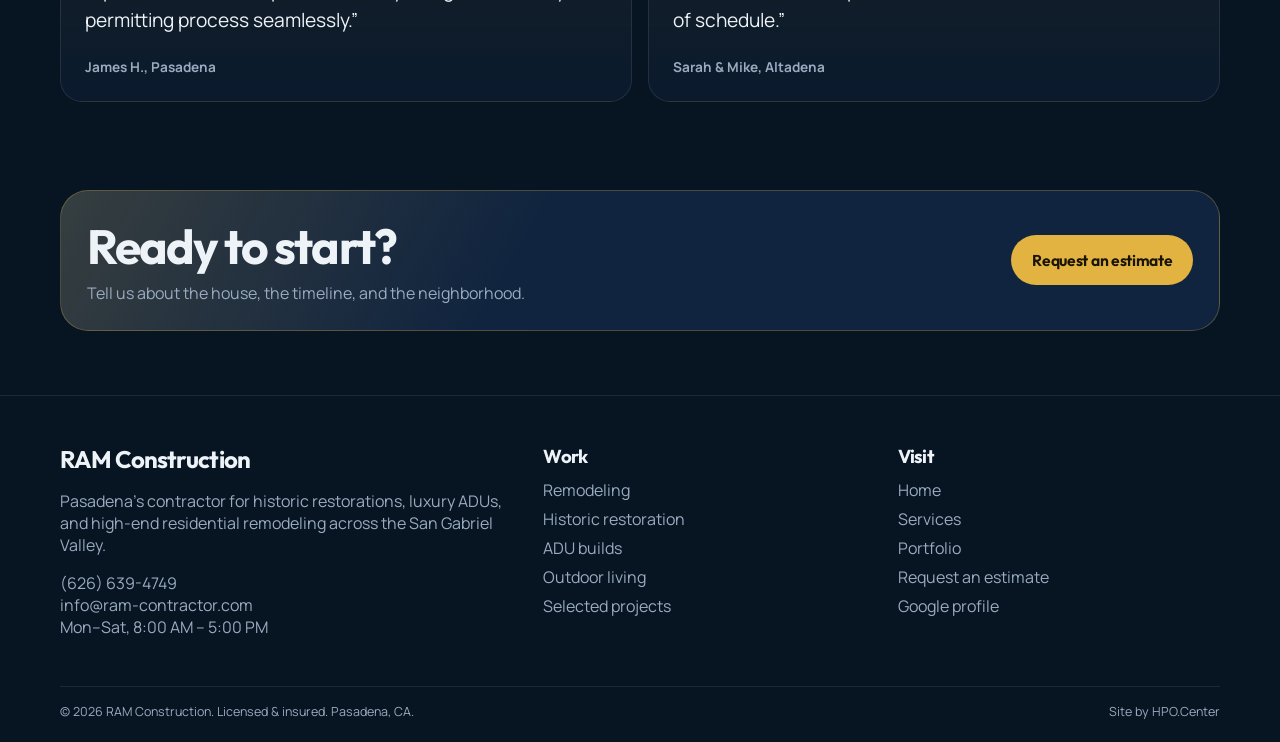
==== commit 981148a2: "Refresh the site with a modern layout across every page. The old template type, pinned logo, and dup" ====
--- a/index.html
+++ b/index.html
@@ -71,8 +71,8 @@
     
     <link rel="preconnect" href="https://fonts.googleapis.com">
     <link rel="preconnect" href="https://fonts.gstatic.com" crossorigin>
-    <link href="https://fonts.googleapis.com/css2?family=Inter:wght@300;400;500;600;700;800&family=Teko:wght@300;400;500;600;700&display=swap" rel="stylesheet">
-    <link rel="stylesheet" href="https://cdnjs.cloudflare.com/ajax/libs/font-awesome/6.4.0/css/all.min.css">
+    <link href="https://fonts.googleapis.com/css2?family=Manrope:wght@400;500;600;700&family=Outfit:wght@500;600;700&display=swap" rel="stylesheet">
+    <link rel="stylesheet" href="/site.css">
     
     <script src="https://cdn.tailwindcss.com"></script>
     <script>
@@ -135,301 +135,169 @@
         }
     </style>
 </head>
-<body class="bg-ram-dark text-white font-sans antialiased selection:bg-ram-gold selection:text-ram-navy overflow-x-hidden">
+<body>
     
-    <div class="fixed inset-0 bg-noise opacity-40 pointer-events-none z-0"></div>
-
     <div id="global-nav"></div>
     <script src="nav.js"></script>
 
-    <header class="relative min-h-[90vh] md:min-h-screen flex flex-col items-center justify-center hero-parallax overflow-hidden pt-28 md:pt-20">
-        <div class="absolute inset-0 bg-noise opacity-40 pointer-events-none z-0"></div>
-        
-        <div class="absolute top-1/4 left-5 md:left-10 w-24 md:w-32 h-24 md:h-32 bg-ram-gold/20 rounded-full blur-[60px] md:blur-[80px] animate-pulse"></div>
-        <div class="absolute bottom-1/4 right-5 md:right-10 w-32 md:w-40 h-32 md:h-40 bg-blue-500/10 rounded-full blur-[60px] md:blur-[80px]"></div>
-
-        <div class="relative z-10 container mx-auto px-6 text-center">
-            <div class="reveal-up inline-block mb-6 border border-white/20 bg-white/5 backdrop-blur-md px-4 md:px-6 py-2 rounded-full">
-                <span class="text-ram-gold text-[10px] md:text-xs font-bold tracking-[0.2em] md:tracking-[0.3em] uppercase">Pasadena • San Marino • Altadena</span>
-            </div>
-            
-            <h1 class="reveal-up font-heading text-6xl md:text-8xl lg:text-9xl font-bold leading-[0.9] md:leading-[0.85] tracking-tight mb-6 md:mb-8 uppercase">
-                Built On <br>
-                <span class="gold-gradient-text">Reputation</span>
-            </h1>
-            
-            <p class="reveal-up text-base md:text-xl lg:text-2xl text-gray-300 max-w-3xl mx-auto mb-10 md:mb-12 font-light leading-relaxed px-4 md:px-0">
-                Pasadena’s definitive contractor for <span class="text-white font-medium underline decoration-ram-gold/50 underline-offset-4 md:underline-offset-8">historic restorations</span>, luxury ADUs, and high-end residential remodeling.
-            </p>
-            
-            <div class="reveal-up flex justify-center items-center">
-                <a href="/contact.html#inquiry-form" class="group relative px-8 py-4 md:px-12 md:py-6 bg-ram-gold text-ram-navy font-heading text-xl md:text-2xl font-bold uppercase tracking-wide overflow-hidden rounded-sm transition-all hover:shadow-glow-strong w-full sm:w-auto">
-                    <span class="relative z-10 flex items-center justify-center gap-3">
-                        Start Your Project <i class="fa-solid fa-arrow-right-long group-hover:translate-x-1 transition-transform"></i>
-                    </span>
-                    <div class="absolute inset-0 bg-white transform -translate-x-full skew-x-12 group-hover:translate-x-0 transition-transform duration-500 ease-out"></div>
-                </a>
-            </div>
-        </div>
-        
-        <div class="absolute bottom-6 md:bottom-10 left-0 right-0 mx-auto w-fit z-30 flex flex-col items-center gap-2 opacity-60 animate-bounce">
-            <span class="text-[8px] md:text-[10px] uppercase tracking-widest font-bold">Scroll</span>
-            <div class="w-[1px] h-8 md:h-12 bg-gradient-to-b from-white to-transparent"></div>
+    <header class="hero wrap">
+        <div>
+            <p class="eyebrow">Pasadena · San Marino · Altadena</p>
+            <h1>Built on <em>reputation.</em></h1>
+            <p class="lede">Historic restorations, luxury ADUs, and high-end residential remodeling for homes across the San Gabriel Valley.</p>
+            <div class="actions">
+                <a class="btn btn-gold" href="/contact.html#inquiry-form">Start your project</a>
+                <a class="btn btn-ghost" href="/portfolio.html">View the work</a>
+            </div>
+        </div>
+        <div class="hero-media" role="img" aria-label="RAM Construction project in Pasadena">
+            <div class="hero-card">
+                <div><strong>15+</strong><span>Years active</span></div>
+                <div><strong>300+</strong><span>Local builds</span></div>
+                <div><strong>A+</strong><span>Safety rating</span></div>
+            </div>
         </div>
     </header>
 
-    <div class="relative z-20 bg-ram-navy border-y border-white/5">
-        <div class="container mx-auto px-6">
-            <div class="grid grid-cols-2 lg:grid-cols-4 divide-x divide-y lg:divide-y-0 divide-white/5 text-center">
-                <div class="py-8 md:py-12 group cursor-default">
-                    <div class="text-4xl md:text-5xl font-heading font-bold text-white group-hover:text-ram-gold transition duration-500">15+</div>
-                    <div class="text-[9px] md:text-[10px] text-gray-400 uppercase tracking-[0.2em] mt-2 font-bold">Years Active</div>
-                </div>
-                <div class="py-8 md:py-12 group cursor-default">
-                    <div class="text-4xl md:text-5xl font-heading font-bold text-white group-hover:text-ram-gold transition duration-500">300+</div>
-                    <div class="text-[9px] md:text-[10px] text-gray-400 uppercase tracking-[0.2em] mt-2 font-bold">Local Builds</div>
-                </div>
-                <div class="py-8 md:py-12 group cursor-default border-t lg:border-t-0 border-white/5">
-                    <div class="text-4xl md:text-5xl font-heading font-bold text-white group-hover:text-ram-gold transition duration-500">100%</div>
-                    <div class="text-[9px] md:text-[10px] text-gray-400 uppercase tracking-[0.2em] mt-2 font-bold">Pass Rate</div>
-                </div>
-                <div class="py-8 md:py-12 group cursor-default border-t lg:border-t-0 border-white/5">
-                    <div class="text-4xl md:text-5xl font-heading font-bold text-white group-hover:text-ram-gold transition duration-500">A+</div>
-                    <div class="text-[9px] md:text-[10px] text-gray-400 uppercase tracking-[0.2em] mt-2 font-bold">Safety Rating</div>
-                </div>
-            </div>
-        </div>
-    </div>
-
-    <section id="services-overview" class="py-20 md:py-32 relative overflow-hidden bg-ram-dark">
-        <div class="absolute inset-0 bg-noise opacity-40 pointer-events-none z-0"></div>
-        <div class="container mx-auto px-6 relative z-10">
-            <div class="flex flex-col lg:flex-row justify-between items-start lg:items-end mb-12 md:mb-20 reveal-up">
-                <div class="mb-4 lg:mb-0">
-                    <h3 class="text-ram-gold font-bold tracking-[0.2em] md:tracking-[0.3em] uppercase mb-2 md:mb-4 text-xs md:text-sm font-sans">Our Expertise</h3>
-                    <h2 class="text-5xl md:text-6xl lg:text-7xl font-heading font-bold text-white uppercase leading-none">Master Builders</h2>
-                </div>
-                <p class="text-gray-400 max-w-md lg:text-right text-sm md:text-base leading-relaxed font-sans">
-                    Specializing in the difficult, the complex, and the detailed aspects of luxury residential construction in the SGV.
-                </p>
-            </div>
-
-            <div class="grid grid-cols-1 md:grid-cols-2 xl:grid-cols-4 gap-6 md:gap-8">
-                <div class="js-tilt group relative bg-white/5 border border-white/10 p-8 md:p-10 rounded-xl hover:border-ram-gold/50 transition-all duration-500 shadow-2xl">
-                    <i class="fa-solid fa-sink text-3xl md:text-4xl text-ram-gold mb-6 md:mb-8"></i>
-                    <h3 class="text-2xl md:text-3xl font-heading font-bold mb-3 md:mb-4 uppercase tracking-wide">Remodeling</h3>
-                    <p class="text-gray-400 text-sm leading-relaxed mb-6 md:mb-8 font-sans">High-end kitchen and bathroom transformations featuring custom tile and stone work.</p>
-                    <div class="w-full h-[1px] bg-white/10 group-hover:bg-ram-gold transition-colors duration-500"></div>
-                </div>
-
-                <div class="js-tilt group relative bg-white/5 border border-white/10 p-8 md:p-10 rounded-xl hover:border-ram-gold/50 transition-all duration-500 shadow-2xl">
-                    <i class="fa-solid fa-monument text-3xl md:text-4xl text-ram-gold mb-6 md:mb-8"></i>
-                    <h3 class="text-2xl md:text-3xl font-heading font-bold mb-3 md:mb-4 uppercase tracking-wide">Restoration</h3>
-                    <p class="text-gray-400 text-sm leading-relaxed mb-6 md:mb-8 font-sans">Specialized restoration for Pasadena’s historic bungalows, respecting original architectural integrity.</p>
-                    <div class="w-full h-[1px] bg-white/10 group-hover:bg-ram-gold transition-colors duration-500"></div>
-                </div>
-
-                <div class="js-tilt group relative bg-white/5 border border-white/10 p-8 md:p-10 rounded-xl hover:border-ram-gold/50 transition-all duration-500 shadow-2xl">
-                    <i class="fa-solid fa-house-chimney-medical text-3xl md:text-4xl text-ram-gold mb-6 md:mb-8"></i>
-                    <h3 class="text-2xl md:text-3xl font-heading font-bold mb-3 md:mb-4 uppercase tracking-wide">ADU Builds</h3>
-                    <p class="text-gray-400 text-sm leading-relaxed mb-6 md:mb-8 font-sans">Turning detached garages into luxury guest houses and rental suites with full permit handling.</p>
-                    <div class="w-full h-[1px] bg-white/10 group-hover:bg-ram-gold transition-colors duration-500"></div>
-                </div>
-
-                <div class="js-tilt group relative bg-white/5 border border-white/10 p-8 md:p-10 rounded-xl hover:border-ram-gold/50 transition-all duration-500 shadow-2xl">
-                    <i class="fa-solid fa-fire-burner text-3xl md:text-4xl text-ram-gold mb-6 md:mb-8"></i>
-                    <h3 class="text-2xl md:text-3xl font-heading font-bold mb-3 md:mb-4 uppercase tracking-wide">Outdoor Living</h3>
-                    <p class="text-gray-400 text-sm leading-relaxed mb-6 md:mb-8 font-sans">Custom BBQ islands, masonry fire pits, and premium hardscaping for the local lifestyle.</p>
-                    <div class="w-full h-[1px] bg-white/10 group-hover:bg-ram-gold transition-colors duration-500"></div>
-                </div>
-            </div>
-        </div>
-    </section>
-
-    <section class="py-20 md:py-24 bg-ram-navy/30 border-y border-white/5 relative z-20">
-        <div class="container mx-auto px-6">
-            <div class="max-w-5xl mx-auto">
-                <div class="text-center mb-12 md:mb-16 reveal-up">
-                    <h2 class="text-4xl md:text-5xl lg:text-6xl font-heading font-bold text-white mb-4 md:mb-6 uppercase tracking-widest">Local Heritage Mastery</h2>
-                    <p class="text-gray-400 text-xs md:text-sm uppercase tracking-[0.2em] font-sans">Serving Pasadena's Iconic Neighborhoods</p>
-                </div>
-                <div class="grid grid-cols-1 md:grid-cols-3 gap-8 md:gap-12 text-center md:text-left">
-                    <div class="reveal-up border-l-0 md:border-l border-ram-gold/30 pl-0 md:pl-8">
-                        <h4 class="text-ram-gold font-bold mb-2 md:mb-3 uppercase tracking-tighter font-heading text-xl md:text-2xl">Bungalow Heaven</h4>
-                        <p class="text-gray-300 text-sm leading-relaxed font-sans">Authentic stucco restoration and historic preserve-work for Pasadena's legendary craftsman bungalows.</p>
-                    </div>
-                    <div class="reveal-up border-l-0 md:border-l border-ram-gold/30 pl-0 md:pl-8 md:delay-100">
-                        <h4 class="text-ram-gold font-bold mb-2 md:mb-3 uppercase tracking-tighter font-heading text-xl md:text-2xl">San Marino Estates</h4>
-                        <p class="text-gray-300 text-sm leading-relaxed font-sans">High-end kitchen remodeling and structural reinforcements for estate-level properties.</p>
-                    </div>
-                    <div class="reveal-up border-l-0 md:border-l border-ram-gold/30 pl-0 md:pl-8 md:delay-200">
-                        <h4 class="text-ram-gold font-bold mb-2 md:mb-3 uppercase tracking-tighter font-heading text-xl md:text-2xl">Altadena Foothills</h4>
-                        <p class="text-gray-300 text-sm leading-relaxed font-sans">Custom ADU guest houses and hillside foundation repairs engineered for local topography.</p>
-                    </div>
-                </div>
-            </div>
-        </div>
-    </section>
-
-    <section id="portfolio" class="py-20 md:py-32 bg-black relative z-10">
-        <div class="container mx-auto px-6">
-            
-            <div class="text-center mb-16 md:mb-24 reveal-up">
-                <h3 class="text-ram-gold font-bold tracking-[0.2em] md:tracking-[0.3em] uppercase mb-4 text-xs md:text-sm font-sans">Craftsmanship</h3>
-                <h2 class="text-5xl md:text-7xl lg:text-8xl font-heading font-bold text-white mb-6 uppercase tracking-tighter">Selected Works</h2>
-                <div class="w-16 md:w-24 h-1 bg-ram-gold mx-auto mb-6 md:mb-8"></div>
-                <p class="text-gray-400 max-w-2xl mx-auto text-base md:text-lg lg:text-xl font-light leading-relaxed">
-                    A glimpse into our commitment to structural integrity and architectural beauty. View a few of our featured builds below, or explore our complete visual record.
-                </p>
-            </div>
-
-            <div class="grid grid-cols-1 md:grid-cols-2 gap-8 md:gap-12">
-                <div class="flex flex-col gap-8 md:gap-12">
-                    <div class="reveal-up group relative overflow-hidden rounded-sm aspect-[4/5] border border-white/5">
-                        <img loading="lazy" src="https://images.squarespace-cdn.com/content/v1/684480f262fb7703bd3fae23/8bafc5f5-e090-40de-b431-98bd433fa2bb/IMG_3500.webp" class="w-full h-full object-cover transition duration-1000 group-hover:scale-110" alt="Altadena Custom Staircase Build">
-                        <div class="absolute inset-0 bg-black/40 group-hover:bg-transparent transition duration-500"></div>
-                        <div class="absolute bottom-6 left-6 md:bottom-10 md:left-10">
-                            <p class="text-ram-gold text-[10px] md:text-xs font-bold uppercase tracking-widest mb-1 md:mb-2 translate-y-4 opacity-0 group-hover:translate-y-0 group-hover:opacity-100 transition duration-500 font-sans">Altadena, CA</p>
-                            <h3 class="text-3xl md:text-4xl font-heading font-bold uppercase tracking-tight shadow-black drop-shadow-md">Custom Staircase</h3>
-                        </div>
-                    </div>
-                    <div class="reveal-up group relative overflow-hidden rounded-sm aspect-[4/3] border border-white/5">
-                        <img loading="lazy" src="https://images.squarespace-cdn.com/content/v1/684480f262fb7703bd3fae23/d6560f3d-d3cf-44b2-9857-887a100ac8f8/IMG_3507.webp" class="w-full h-full object-cover transition duration-1000 group-hover:scale-110" alt="Pasadena Exterior Framing Construction">
-                        <div class="absolute inset-0 bg-black/40 group-hover:bg-transparent transition duration-500"></div>
-                        <div class="absolute bottom-6 left-6 md:bottom-10 md:left-10">
-                            <p class="text-ram-gold text-[10px] md:text-xs font-bold uppercase tracking-widest mb-1 md:mb-2 translate-y-4 opacity-0 group-hover:translate-y-0 group-hover:opacity-100 transition duration-500 font-sans">Pasadena, CA</p>
-                            <h3 class="text-3xl md:text-4xl font-heading font-bold uppercase tracking-tight shadow-black drop-shadow-md">Exterior Framing</h3>
-                        </div>
-                    </div>
-                </div>
-                
-                <div class="flex flex-col gap-8 md:gap-12 md:pt-24">
-                    <div class="reveal-up group relative overflow-hidden rounded-sm aspect-[4/3] border border-white/5">
-                        <img loading="lazy" src="https://images.squarespace-cdn.com/content/v1/684480f262fb7703bd3fae23/a2473262-7083-40e5-b740-598e5697f34e/IMG_3499.webp" class="w-full h-full object-cover transition duration-1000 group-hover:scale-110" alt="San Marino Entry Remodel">
-                        <div class="absolute inset-0 bg-black/40 group-hover:bg-transparent transition duration-500"></div>
-                        <div class="absolute bottom-6 left-6 md:bottom-10 md:left-10">
-                            <p class="text-ram-gold text-[10px] md:text-xs font-bold uppercase tracking-widest mb-1 md:mb-2 translate-y-4 opacity-0 group-hover:translate-y-0 group-hover:opacity-100 transition duration-500 font-sans">San Marino, CA</p>
-                            <h3 class="text-3xl md:text-4xl font-heading font-bold uppercase tracking-tight shadow-black drop-shadow-md">Entry Remodel</h3>
-                        </div>
-                    </div>
-                    <div class="reveal-up group relative overflow-hidden rounded-sm aspect-[4/5] border border-white/5">
-                        <img loading="lazy" src="https://images.squarespace-cdn.com/content/v1/684480f262fb7703bd3fae23/70622447-4fba-4287-ad54-cc3b1ddc5559/0D742970-8333-47BB-B2C8-26CB80007673.JPG" class="w-full h-full object-cover transition duration-1000 group-hover:scale-110" alt="Structural Rebar Foundation Los Angeles">
-                        <div class="absolute inset-0 bg-black/40 group-hover:bg-transparent transition duration-500"></div>
-                        <div class="absolute bottom-6 left-6 md:bottom-10 md:left-10">
-                            <p class="text-ram-gold text-[10px] md:text-xs font-bold uppercase tracking-widest mb-1 md:mb-2 translate-y-4 opacity-0 group-hover:translate-y-0 group-hover:opacity-100 transition duration-500 font-sans">Los Angeles, CA</p>
-                            <h3 class="text-3xl md:text-4xl font-heading font-bold uppercase tracking-tight shadow-black drop-shadow-md">Rebar & Concrete</h3>
-                        </div>
-                    </div>
-                </div>
-            </div>
-
-            <div class="mt-16 md:mt-24 text-center reveal-up">
-                <a href="/portfolio.html" class="inline-flex items-center justify-center gap-3 md:gap-4 border border-ram-gold text-ram-gold px-8 md:px-12 py-4 md:py-5 font-heading text-xl md:text-2xl font-bold uppercase tracking-widest rounded-sm transition-all hover:bg-ram-gold hover:text-ram-navy hover:shadow-glow-strong w-full sm:w-auto">
-                    Explore Full Gallery <i class="fa-solid fa-arrow-right-long"></i>
-                </a>
-            </div>
-        </div>
-    </section>
-
-    <section class="py-20 md:py-24 bg-ram-navy border-t border-white/5 relative z-20">
-        <div class="container mx-auto px-6">
-            <div class="flex flex-col md:flex-row items-center md:items-center justify-center md:justify-start gap-4 mb-12 md:mb-16 reveal-up">
-                <div class="w-12 h-[1px] bg-ram-gold hidden md:block"></div>
-                <h3 class="text-ram-gold font-bold tracking-[0.2em] uppercase text-sm font-sans text-center md:text-left">Verified Client Feedback</h3>
-                <div class="w-12 h-[1px] bg-ram-gold hidden md:block"></div>
-            </div>
-            
-            <div class="grid grid-cols-1 lg:grid-cols-2 gap-12 md:gap-16">
-                <div class="reveal-up text-center md:text-left">
-                    <div class="flex justify-center md:justify-start text-ram-gold mb-6 md:mb-8 gap-1 text-lg md:text-xl"><i class="fa-solid fa-star"></i><i class="fa-solid fa-star"></i><i class="fa-solid fa-star"></i><i class="fa-solid fa-star"></i><i class="fa-solid fa-star"></i></div>
-                    <blockquote class="text-xl md:text-3xl font-light text-white leading-relaxed mb-6 md:mb-8 italic">"RAM Construction handled our complex hillside foundation repair with incredible precision. They navigated the city permitting process seamlessly."</blockquote>
-                    <cite class="not-italic text-gray-500 font-bold uppercase tracking-widest text-[10px] md:text-xs font-sans">— James H., Pasadena Resident</cite>
-                </div>
-                 <div class="reveal-up md:delay-100 text-center md:text-left">
-                    <div class="flex justify-center md:justify-start text-ram-gold mb-6 md:mb-8 gap-1 text-lg md:text-xl"><i class="fa-solid fa-star"></i><i class="fa-solid fa-star"></i><i class="fa-solid fa-star"></i><i class="fa-solid fa-star"></i><i class="fa-solid fa-star"></i></div>
-                    <blockquote class="text-xl md:text-3xl font-light text-white leading-relaxed mb-6 md:mb-8 italic">"The craftsmanship on our kitchen addition is flawless. The team was clean, respectful, and finished two weeks ahead of schedule."</blockquote>
-                    <cite class="not-italic text-gray-500 font-bold uppercase tracking-widest text-[10px] md:text-xs font-sans">— Sarah & Mike, Altadena Residents</cite>
-                </div>
-            </div>
-        </div>
-    </section>
-
-    <footer class="bg-ram-dark border-t-4 border-ram-gold pt-16 md:pt-24 pb-8 md:pb-12 text-gray-300 font-sans antialiased relative z-10">
-        <div class="w-full max-w-7xl mx-auto px-6">
-            <div class="grid grid-cols-1 md:grid-cols-2 lg:grid-cols-3 gap-12 md:gap-16 lg:gap-24 mb-16 md:mb-20 text-center md:text-left">
+    <section class="band">
+        <div class="wrap stat-row">
+            <div><strong>15+</strong><span>Years active</span></div>
+            <div><strong>300+</strong><span>Local builds</span></div>
+            <div><strong>100%</strong><span>Pass rate</span></div>
+            <div><strong>A+</strong><span>Safety rating</span></div>
+        </div>
+    </section>
+
+    <section class="section">
+        <div class="wrap">
+            <div class="section-head">
                 <div>
-                    <h4 class="text-3xl md:text-4xl font-heading font-bold text-white mb-6 md:mb-8 flex items-center justify-center md:justify-start leading-none tracking-widest uppercase">
-                        <span class="text-ram-gold mr-3 text-2xl md:text-3xl">📍</span> RAM Construction
-                    </h4>
-                    <p class="mb-6 md:mb-8 leading-relaxed text-sm font-light">
-                        The San Gabriel Valley’s definitive general contractor for complex structural engineering, luxury remodeling, and faithful historic restorations.
-                    </p>
-                    <div class="space-y-3 md:space-y-4 text-sm font-sans">
-                        <p class="flex items-center justify-center md:justify-start gap-3 md:gap-4"><strong class="text-white text-[10px] uppercase tracking-widest">Office:</strong> <a href="tel:+16266394749" class="hover:text-ram-gold transition">(626) 639-4749</a></p>
-                        <p class="flex items-center justify-center md:justify-start gap-3 md:gap-4"><strong class="text-white text-[10px] uppercase tracking-widest">Support:</strong> <a href="mailto:info@ram-contractor.com" class="hover:text-ram-gold transition font-medium">info@ram-contractor.com</a></p>
-                        <p class="flex items-center justify-center md:justify-start gap-3 md:gap-4"><strong class="text-white text-[10px] uppercase tracking-widest">Hours:</strong> <span class="text-gray-400">Mon–Sat: 8:00 AM – 5:00 PM</span></p>
-                    </div>
-                </div>
-
+                    <p class="eyebrow">Expertise</p>
+                    <h2>What we build</h2>
+                </div>
+                <p>The difficult, detailed work: luxury residential construction, historic fabric, and hillside structure.</p>
+            </div>
+            <div class="service-grid">
+                <article class="card">
+                    <span class="num">01</span>
+                    <h3>Remodeling</h3>
+                    <p>High-end kitchens and bathrooms with custom tile and stone.</p>
+                    <a class="more" href="/services.html">See services</a>
+                </article>
+                <article class="card">
+                    <span class="num">02</span>
+                    <h3>Restoration</h3>
+                    <p>Historic bungalow work that keeps the original architecture intact.</p>
+                    <a class="more" href="/services.html">See services</a>
+                </article>
+                <article class="card">
+                    <span class="num">03</span>
+                    <h3>ADU builds</h3>
+                    <p>Garages turned into guest houses and rental suites, permits included.</p>
+                    <a class="more" href="/services.html">See services</a>
+                </article>
+                <article class="card">
+                    <span class="num">04</span>
+                    <h3>Outdoor living</h3>
+                    <p>BBQ islands, masonry fire pits, and hardscaping built for the way you live.</p>
+                    <a class="more" href="/services.html">See services</a>
+                </article>
+            </div>
+        </div>
+    </section>
+
+    <section class="section" style="padding-top:0">
+        <div class="wrap">
+            <div class="section-head">
                 <div>
-                    <h4 class="text-xl md:text-2xl font-heading font-bold text-white mb-6 md:mb-8 border-b border-white/10 pb-2 md:pb-3 inline-block uppercase tracking-widest">Core Expertise</h4>
-                    <ul class="space-y-3 md:space-y-4 text-[10px] md:text-xs font-bold uppercase tracking-[0.15em] list-none pl-0 m-0 text-gray-400">
-                        <li class="flex items-center justify-center md:justify-start gap-3"><i class="fa-solid fa-hammer text-ram-gold text-[10px]"></i> Luxury Kitchen & Bath</li>
-                        <li class="flex items-center justify-center md:justify-start gap-3"><i class="fa-solid fa-hammer text-ram-gold text-[10px]"></i> Historic Restoration</li>
-                        <li class="flex items-center justify-center md:justify-start gap-3"><i class="fa-solid fa-hammer text-ram-gold text-[10px]"></i> Pasadena ADU Specialists</li>
-                        <li class="flex items-center justify-center md:justify-start gap-3"><i class="fa-solid fa-hammer text-ram-gold text-[10px]"></i> Foundation & Structural</li>
-                        <li class="flex items-center justify-center md:justify-start gap-3"><i class="fa-solid fa-hammer text-ram-gold text-[10px]"></i> Outdoor Living Kitchens</li>
-                    </ul>
-                </div>
-
-                <div class="md:col-span-2 lg:col-span-1">
-                    <h4 class="text-xl md:text-2xl font-heading font-bold text-white mb-6 md:mb-8 border-b border-white/10 pb-2 md:pb-3 inline-block uppercase tracking-widest">Quick Access</h4>
-                    <ul class="space-y-4 md:space-y-5 text-sm font-medium list-none pl-0 m-0 flex flex-col items-center md:items-start">
-                        <li><a href="/index.html" class="hover:text-ram-gold transition flex items-center gap-2 group"><i class="fa-solid fa-chevron-right text-[10px] text-ram-gold group-hover:translate-x-1 transition"></i> Home</a></li>
-                        <li><a href="/services.html" class="hover:text-ram-gold transition flex items-center gap-2 group"><i class="fa-solid fa-chevron-right text-[10px] text-ram-gold group-hover:translate-x-1 transition"></i> Our Services</a></li>
-                        <li><a href="/portfolio.html" class="hover:text-ram-gold transition flex items-center gap-2 group"><i class="fa-solid fa-chevron-right text-[10px] text-ram-gold group-hover:translate-x-1 transition"></i> Portfolio</a></li>
-                        <li><a href="/contact.html#inquiry-form" class="text-ram-gold transition flex items-center gap-2 group font-bold underline decoration-ram-gold/30">Request a Free Estimate</a></li>
-                        <li><a href="https://g.co/kgs/sjeJGdg" target="_blank" class="hover:text-ram-gold transition flex items-center gap-2 group"><i class="fa-brands fa-google text-[10px] text-ram-gold"></i> Google Business Profile</a></li>
-                    </ul>
-                </div>
-            </div>
-
-            <div class="border-t border-white/10 pt-8 md:pt-10 text-center">
-                <p class="text-[8px] md:text-[10px] text-gray-500 mb-3 md:mb-4 uppercase tracking-[0.3em] font-sans">&copy; 2026 RAM Construction. Licensed & Insured. Pasadena, CA.</p>
-                <p class="text-[10px] md:text-xs text-gray-600 font-sans">Website Engineering by <a href="https://www.hpo.center" target="_blank" class="text-gray-400 hover:text-ram-gold transition font-bold">HPO.Center</a></p>
-            </div>
-        </div>
-    </footer>
-
-    <script>
-        // Reveal Animations (Desktop & Mobile optimized)
-        const observerOptions = { root: null, rootMargin: '0px', threshold: 0.1 };
-        const observer = new IntersectionObserver((entries, obs) => {
-            entries.forEach(entry => {
-                if (entry.isIntersecting) {
-                    entry.target.classList.add('active');
-                    obs.unobserve(entry.target);
-                }
-            });
-        }, observerOptions);
-        document.querySelectorAll('.reveal-up').forEach(el => observer.observe(el));
-
-        // Tilt Effect (Disabled on Mobile for better scrolling UX)
-        if (window.matchMedia("(min-width: 768px)").matches) {
-            document.querySelectorAll('.js-tilt').forEach(card => {
-                card.addEventListener('mousemove', (e) => {
-                    const rect = card.getBoundingClientRect();
-                    const x = e.clientX - rect.left - rect.width / 2;
-                    const y = e.clientY - rect.top - rect.height / 2;
-                    card.style.transform = `perspective(1000px) rotateX(${y / -15}deg) rotateY(${x / 15}deg)`;
-                });
-                card.addEventListener('mouseleave', () => {
-                    card.style.transform = `perspective(1000px) rotateX(0) rotateY(0)`;
-                    card.style.transition = 'transform 0.5s ease';
-                });
-                card.addEventListener('mouseenter', () => card.style.transition = 'none');
-            });
-        }
-    </script>
+                    <p class="eyebrow">Neighborhoods</p>
+                    <h2>Local heritage</h2>
+                </div>
+                <p>Work shaped for the houses and hills of Pasadena, San Marino, and Altadena.</p>
+            </div>
+            <div class="place-grid">
+                <article class="card">
+                    <h3>Bungalow Heaven</h3>
+                    <p>Stucco restoration and preserve-work for Pasadena’s craftsman bungalows.</p>
+                </article>
+                <article class="card">
+                    <h3>San Marino estates</h3>
+                    <p>Kitchen remodeling and structural reinforcement for estate properties.</p>
+                </article>
+                <article class="card">
+                    <h3>Altadena foothills</h3>
+                    <p>ADU guest houses and hillside foundation repairs for the local topography.</p>
+                </article>
+            </div>
+        </div>
+    </section>
+
+    <section class="section" style="padding-top:0">
+        <div class="wrap">
+            <div class="section-head">
+                <div>
+                    <p class="eyebrow">Craftsmanship</p>
+                    <h2>Selected works</h2>
+                </div>
+                <p>A few recent builds. The full record is in the gallery.</p>
+            </div>
+            <div class="work-grid">
+                <div class="work-col">
+                    <a class="work-card tall" href="/portfolio.html">
+                        <img src="https://images.squarespace-cdn.com/content/v1/684480f262fb7703bd3fae23/8bafc5f5-e090-40de-b431-98bd433fa2bb/IMG_3500.webp" alt="Custom staircase in Altadena">
+                        <div class="cap"><small>Altadena</small><strong>Custom staircase</strong></div>
+                    </a>
+                    <a class="work-card" href="/portfolio.html">
+                        <img src="https://images.squarespace-cdn.com/content/v1/684480f262fb7703bd3fae23/d6560f3d-d3cf-44b2-9857-887a100ac8f8/IMG_3507.webp" alt="Exterior framing in Pasadena">
+                        <div class="cap"><small>Pasadena</small><strong>Exterior framing</strong></div>
+                    </a>
+                </div>
+                <div class="work-col">
+                    <a class="work-card" href="/portfolio.html">
+                        <img src="https://images.squarespace-cdn.com/content/v1/684480f262fb7703bd3fae23/a2473262-7083-40e5-b740-598e5697f34e/IMG_3499.webp" alt="Entry remodel in San Marino">
+                        <div class="cap"><small>San Marino</small><strong>Entry remodel</strong></div>
+                    </a>
+                    <a class="work-card tall" href="/portfolio.html">
+                        <img src="https://images.squarespace-cdn.com/content/v1/684480f262fb7703bd3fae23/70622447-4fba-4287-ad54-cc3b1ddc5559/0D742970-8333-47BB-B2C8-26CB80007673.JPG" alt="Rebar and concrete work in Los Angeles">
+                        <div class="cap"><small>Los Angeles</small><strong>Rebar & concrete</strong></div>
+                    </a>
+                </div>
+            </div>
+            <div class="actions" style="margin-top:1.25rem">
+                <a class="btn btn-ghost" href="/portfolio.html">Explore the full gallery</a>
+            </div>
+        </div>
+    </section>
+
+    <section class="section" style="padding-top:0">
+        <div class="wrap">
+            <div class="section-head">
+                <div>
+                    <p class="eyebrow">Clients</p>
+                    <h2>What neighbors say</h2>
+                </div>
+            </div>
+            <div class="quote-grid">
+                <blockquote class="quote">
+                    <div class="stars" aria-label="5 stars">★★★★★</div>
+                    <p>“RAM Construction handled our complex hillside foundation repair with incredible precision. They navigated the city permitting process seamlessly.”</p>
+                    <cite>James H., Pasadena</cite>
+                </blockquote>
+                <blockquote class="quote">
+                    <div class="stars" aria-label="5 stars">★★★★★</div>
+                    <p>“The craftsmanship on our kitchen addition is flawless. The team was clean, respectful, and finished two weeks ahead of schedule.”</p>
+                    <cite>Sarah & Mike, Altadena</cite>
+                </blockquote>
+            </div>
+        </div>
+    </section>
+
+    <section class="cta-band">
+        <div>
+            <h2>Ready to start?</h2>
+            <p>Tell us about the house, the timeline, and the neighborhood.</p>
+        </div>
+        <a class="btn btn-gold" href="/contact.html#inquiry-form">Request an estimate</a>
+    </section>
 </body>
-</html>+</html>
--- a/site.css
+++ b/site.css
@@ -0,0 +1,514 @@
+:root {
+    --ink: #071422;
+    --ink-2: #0d1c31;
+    --panel: rgba(16, 36, 63, 0.72);
+    --line: rgba(231, 237, 245, 0.1);
+    --gold: #e2b340;
+    --gold-deep: #c4921d;
+    --text: #eef3f8;
+    --muted: #9aabc0;
+    --shadow: 0 24px 60px rgba(0, 0, 0, 0.35);
+    --radius: 22px;
+    --nav: 76px;
+}
+
+* { box-sizing: border-box; }
+
+body {
+    margin: 0;
+    background:
+        radial-gradient(900px 480px at 100% -10%, rgba(226, 179, 64, 0.16), transparent 55%),
+        radial-gradient(800px 520px at -10% 8%, rgba(56, 112, 186, 0.22), transparent 50%),
+        var(--ink);
+    color: var(--text);
+    font-family: Manrope, sans-serif;
+}
+
+body::before {
+    content: "";
+    position: fixed;
+    inset: 0;
+    pointer-events: none;
+    z-index: 0;
+    background-image: linear-gradient(rgba(255,255,255,0.025) 1px, transparent 1px),
+        linear-gradient(90deg, rgba(255,255,255,0.025) 1px, transparent 1px);
+    background-size: 72px 72px;
+    mask-image: radial-gradient(circle at 50% 20%, black, transparent 75%);
+}
+
+img { max-width: 100%; display: block; }
+a { color: inherit; }
+
+.wrap {
+    width: min(1160px, calc(100% - 2rem));
+    margin: 0 auto;
+}
+
+.eyebrow {
+    display: inline-flex;
+    align-items: center;
+    gap: 0.55rem;
+    margin: 0 0 1rem;
+    color: var(--gold);
+    font-size: 0.75rem;
+    font-weight: 700;
+    letter-spacing: 0.16em;
+    text-transform: uppercase;
+}
+.eyebrow::before {
+    content: "";
+    width: 1.4rem;
+    height: 1px;
+    background: var(--gold);
+}
+
+h1, h2, h3, .font-heading {
+    font-family: Outfit, sans-serif;
+    letter-spacing: -0.04em;
+    text-transform: none;
+}
+
+.hero {
+    position: relative;
+    z-index: 1;
+    display: grid;
+    grid-template-columns: 1.05fr 0.95fr;
+    gap: 3rem;
+    align-items: center;
+    min-height: 100vh;
+    min-height: 100dvh;
+    padding: calc(var(--nav) + 2rem) 0 3rem;
+}
+
+.hero h1 {
+    margin: 0 0 1rem;
+    font-size: clamp(3.2rem, 6.4vw, 6.4rem);
+    font-weight: 650;
+    line-height: 0.92;
+    color: white;
+}
+.hero h1 em {
+    font-style: normal;
+    color: var(--gold);
+}
+.lede {
+    max-width: 38rem;
+    margin: 0 0 1.75rem;
+    color: var(--muted);
+    font-size: 1.08rem;
+    line-height: 1.7;
+}
+.actions { display: flex; flex-wrap: wrap; gap: 0.75rem; }
+
+.btn {
+    display: inline-flex;
+    align-items: center;
+    justify-content: center;
+    gap: 0.55rem;
+    min-height: 3.15rem;
+    padding: 0.8rem 1.25rem;
+    border-radius: 999px;
+    border: 1px solid transparent;
+    font-family: Outfit, sans-serif;
+    font-size: 0.98rem;
+    font-weight: 650;
+    letter-spacing: -0.02em;
+    text-decoration: none;
+    cursor: pointer;
+    transition: transform 0.2s ease, background 0.2s ease, border-color 0.2s ease;
+}
+.btn:hover { transform: translateY(-1px); }
+.btn-gold { background: var(--gold); color: #1a1404; }
+.btn-gold:hover { background: #f0c75a; }
+.btn-ghost { background: transparent; color: white; border-color: var(--line); }
+.btn-ghost:hover { border-color: rgba(226, 179, 64, 0.7); color: var(--gold); }
+
+.hero-media {
+    position: relative;
+    min-height: 560px;
+    border-radius: 28px;
+    overflow: hidden;
+    box-shadow: var(--shadow);
+    background:
+        linear-gradient(180deg, rgba(7,20,34,0.05), rgba(7,20,34,0.55)),
+        url('https://images.squarespace-cdn.com/content/v1/684480f262fb7703bd3fae23/d5dc4bf1-beb6-4e5d-91ef-52a791febcd6/IMG_3506.jpg') center/cover;
+}
+.hero-card {
+    position: absolute;
+    left: 1.1rem;
+    right: 1.1rem;
+    bottom: 1.1rem;
+    display: grid;
+    grid-template-columns: repeat(3, 1fr);
+    gap: 0.6rem;
+    padding: 0.85rem;
+    border: 1px solid rgba(255,255,255,0.14);
+    border-radius: 18px;
+    background: rgba(7, 20, 34, 0.72);
+    backdrop-filter: blur(16px);
+}
+.hero-card strong {
+    display: block;
+    font-family: Outfit, sans-serif;
+    font-size: 1.45rem;
+    letter-spacing: -0.04em;
+}
+.hero-card span {
+    color: var(--muted);
+    font-size: 0.72rem;
+    letter-spacing: 0.04em;
+}
+
+.band {
+    position: relative;
+    z-index: 1;
+    border-block: 1px solid var(--line);
+    background: rgba(7, 20, 34, 0.55);
+}
+.stat-row {
+    display: grid;
+    grid-template-columns: repeat(4, 1fr);
+}
+.stat-row div { padding: 1.4rem 0.5rem; text-align: center; }
+.stat-row strong {
+    display: block;
+    font-family: Outfit, sans-serif;
+    font-size: clamp(1.8rem, 3vw, 2.4rem);
+    letter-spacing: -0.04em;
+}
+.stat-row span {
+    color: var(--muted);
+    font-size: 0.78rem;
+    font-weight: 650;
+    letter-spacing: 0.08em;
+    text-transform: uppercase;
+}
+
+.section { position: relative; z-index: 1; padding: 5.5rem 0; }
+.section-head {
+    display: flex;
+    justify-content: space-between;
+    align-items: flex-end;
+    gap: 2rem;
+    margin-bottom: 2rem;
+}
+.section-head h2, .page-hero h1 {
+    margin: 0;
+    font-size: clamp(2.4rem, 5vw, 4.4rem);
+    line-height: 0.95;
+    font-weight: 650;
+}
+.section-head p, .page-hero p {
+    max-width: 28rem;
+    margin: 0;
+    color: var(--muted);
+    line-height: 1.7;
+}
+
+.service-grid, .place-grid, .quote-grid {
+    display: grid;
+    gap: 1rem;
+}
+.service-grid { grid-template-columns: repeat(4, 1fr); }
+.place-grid, .quote-grid { grid-template-columns: repeat(3, 1fr); }
+.quote-grid { grid-template-columns: 1fr 1fr; }
+
+.card {
+    padding: 1.35rem;
+    border: 1px solid var(--line);
+    border-radius: var(--radius);
+    background: var(--panel);
+    box-shadow: 0 10px 30px rgba(0,0,0,0.18);
+}
+.card .num {
+    color: var(--gold);
+    font-family: Outfit, sans-serif;
+    font-size: 0.85rem;
+    letter-spacing: 0.14em;
+}
+.card h3 {
+    margin: 0.8rem 0 0.45rem;
+    font-size: 1.45rem;
+}
+.card p { margin: 0; color: var(--muted); line-height: 1.65; font-size: 0.95rem; }
+.card a.more {
+    display: inline-flex;
+    margin-top: 1.1rem;
+    color: white;
+    font-size: 0.88rem;
+    font-weight: 700;
+    text-decoration: none;
+}
+.card a.more:hover { color: var(--gold); }
+
+.work-grid {
+    display: grid;
+    grid-template-columns: 1.1fr 0.9fr;
+    gap: 1rem;
+}
+.work-col { display: grid; gap: 1rem; }
+.work-card {
+    position: relative;
+    display: block;
+    overflow: hidden;
+    min-height: 320px;
+    border-radius: 24px;
+    text-decoration: none;
+}
+.work-card.tall { min-height: 460px; }
+.work-card img {
+    position: absolute;
+    inset: 0;
+    width: 100%;
+    height: 100%;
+    object-fit: cover;
+    transition: transform 0.6s ease;
+}
+.work-card:hover img { transform: scale(1.05); }
+.work-card .cap {
+    position: absolute;
+    left: 0; right: 0; bottom: 0;
+    padding: 1.3rem 1.2rem;
+    background: linear-gradient(transparent, rgba(7,20,34,0.88));
+}
+.work-card small {
+    display: block;
+    margin-bottom: 0.2rem;
+    color: var(--gold);
+    font-size: 0.72rem;
+    font-weight: 700;
+    letter-spacing: 0.12em;
+    text-transform: uppercase;
+}
+.work-card strong {
+    font-family: Outfit, sans-serif;
+    font-size: 1.7rem;
+    letter-spacing: -0.04em;
+}
+
+.quote {
+    margin: 0;
+    padding: 1.5rem;
+    border-radius: var(--radius);
+    background: linear-gradient(180deg, rgba(226,179,64,0.08), rgba(16,36,63,0.4));
+    border: 1px solid var(--line);
+}
+.quote p {
+    margin: 0 0 1.2rem;
+    font-size: 1.2rem;
+    line-height: 1.55;
+}
+.quote cite { color: var(--muted); font-style: normal; font-size: 0.85rem; font-weight: 700; }
+.stars { color: var(--gold); letter-spacing: 0.12em; margin-bottom: 0.8rem; }
+
+.cta-band {
+    position: relative;
+    z-index: 1;
+    display: flex;
+    justify-content: space-between;
+    align-items: center;
+    gap: 1.5rem;
+    margin: 0 auto 4rem;
+    padding: 1.6rem;
+    width: min(1160px, calc(100% - 2rem));
+    border-radius: 28px;
+    background:
+        linear-gradient(120deg, rgba(226,179,64,0.18), transparent 40%),
+        #10243f;
+    border: 1px solid rgba(226,179,64,0.28);
+}
+.cta-band h2 { margin: 0 0 0.35rem; font-size: clamp(2rem, 4vw, 3rem); }
+.cta-band p { margin: 0; color: var(--muted); }
+
+.page-hero {
+    position: relative;
+    z-index: 1;
+    padding: calc(var(--nav) + 3.5rem) 0 1rem;
+}
+.page-hero p { margin-top: 1rem; }
+
+.service-list { display: grid; gap: 1rem; }
+.service-row {
+    display: grid;
+    grid-template-columns: 140px 1fr auto;
+    gap: 1.5rem;
+    align-items: center;
+    padding: 1.25rem;
+    border-radius: 24px;
+    border: 1px solid var(--line);
+    background: var(--panel);
+}
+.service-row img {
+    width: 140px;
+    height: 110px;
+    object-fit: cover;
+    border-radius: 16px;
+}
+.service-row h2 { margin: 0 0 0.35rem; font-size: 1.7rem; }
+.service-row p { margin: 0; color: var(--muted); line-height: 1.6; }
+
+.split {
+    position: relative;
+    z-index: 1;
+    display: grid;
+    grid-template-columns: 0.85fr 1.15fr;
+    gap: 1.5rem;
+    padding-bottom: 4rem;
+}
+.info-stack { display: grid; gap: 0.8rem; align-content: start; }
+.info-stack a.card { text-decoration: none; }
+.info-stack a.card:hover { border-color: rgba(226,179,64,0.5); }
+
+.form-panel {
+    padding: 1.4rem;
+    border-radius: 28px;
+    border: 1px solid var(--line);
+    background: rgba(13, 28, 49, 0.9);
+}
+.form-grid { display: grid; grid-template-columns: 1fr 1fr; gap: 0.9rem; }
+.field { display: flex; flex-direction: column; gap: 0.4rem; }
+.field.full { grid-column: 1 / -1; }
+.field label { font-size: 0.82rem; font-weight: 700; color: #d5deea; }
+.field input, .field select, .field textarea {
+    width: 100%;
+    border: 1px solid var(--line);
+    border-radius: 14px;
+    background: rgba(7, 20, 34, 0.65);
+    color: white;
+    padding: 0.9rem 0.95rem;
+    font: inherit;
+}
+.field input:focus, .field select:focus, .field textarea:focus {
+    outline: 2px solid rgba(226,179,64,0.7);
+    border-color: transparent;
+}
+.field select option { color: #071422; }
+
+.gallery {
+    position: relative;
+    z-index: 1;
+    display: grid;
+    grid-template-columns: repeat(3, 1fr);
+    gap: 0.8rem;
+    padding-bottom: 2rem;
+}
+.gallery-card {
+    overflow: hidden;
+    border-radius: 18px;
+    border: 1px solid var(--line);
+    background: #0d1c31;
+    cursor: zoom-in;
+}
+.gallery-card img {
+    width: 100%;
+    aspect-ratio: 4 / 5;
+    object-fit: cover;
+    transition: transform 0.45s ease;
+}
+.gallery-card:hover img { transform: scale(1.04); }
+
+#lightbox {
+    display: none;
+    position: fixed;
+    inset: 0;
+    z-index: 1200;
+    align-items: center;
+    justify-content: center;
+    padding: 1.5rem;
+    background: rgba(7, 20, 34, 0.94);
+}
+#lightbox img {
+    max-width: min(1100px, 100%);
+    max-height: 82vh;
+    border-radius: 16px;
+}
+#lightbox button {
+    position: absolute;
+    top: 1rem;
+    right: 1rem;
+    width: 3rem;
+    height: 3rem;
+    border-radius: 999px;
+    border: 1px solid var(--line);
+    background: #10243f;
+    color: white;
+    font-size: 1.6rem;
+    cursor: pointer;
+}
+
+.thanks {
+    position: relative;
+    z-index: 1;
+    min-height: 100vh;
+    min-height: 100dvh;
+    display: grid;
+    place-items: center;
+    padding: calc(var(--nav) + 2rem) 1rem 3rem;
+    text-align: center;
+}
+.thanks-panel {
+    width: min(680px, 100%);
+    padding: 2.2rem 1.4rem;
+    border-radius: 28px;
+    border: 1px solid var(--line);
+    background: var(--panel);
+}
+.thanks h1 { margin: 0.4rem 0 0.8rem; font-size: clamp(2.8rem, 6vw, 4.6rem); }
+.check {
+    width: 4rem;
+    height: 4rem;
+    margin: 0 auto;
+    display: grid;
+    place-items: center;
+    border-radius: 999px;
+    background: rgba(226,179,64,0.15);
+    color: var(--gold);
+    font-size: 1.5rem;
+}
+
+.site-footer {
+    position: relative;
+    z-index: 1;
+    margin-top: auto;
+    border-top: 1px solid var(--line);
+    padding: 3rem 0 1.4rem;
+}
+.footer-grid {
+    display: grid;
+    grid-template-columns: 1.4fr 1fr 1fr;
+    gap: 2rem;
+}
+.site-footer h2, .site-footer h3 { margin: 0 0 0.7rem; }
+.site-footer p, .site-footer li, .site-footer a { color: var(--muted); }
+.site-footer a { text-decoration: none; }
+.site-footer a:hover { color: var(--gold); }
+.site-footer ul { list-style: none; margin: 0; padding: 0; display: grid; gap: 0.45rem; }
+.legal {
+    margin-top: 2rem;
+    padding-top: 1rem;
+    border-top: 1px solid var(--line);
+    color: var(--muted);
+    font-size: 0.78rem;
+    display: flex;
+    justify-content: space-between;
+    gap: 1rem;
+}
+
+@media (max-width: 980px) {
+    .hero, .split, .work-grid, .service-grid, .place-grid, .quote-grid, .footer-grid, .service-row {
+        grid-template-columns: 1fr;
+    }
+    .hero { min-height: auto; padding-top: calc(var(--nav) + 1.5rem); }
+    .hero-media { min-height: 420px; }
+    .stat-row { grid-template-columns: 1fr 1fr; }
+    .section-head, .cta-band, .legal { flex-direction: column; align-items: flex-start; }
+    .gallery { grid-template-columns: 1fr 1fr; }
+    .service-row { grid-template-columns: 1fr; }
+    .service-row img { width: 100%; height: 180px; }
+}
+
+@media (max-width: 640px) {
+    .hero-card, .form-grid, .gallery { grid-template-columns: 1fr; }
+    .actions .btn, .cta-band .btn { width: 100%; }
+    .hero h1 { font-size: 3.15rem; }
+}
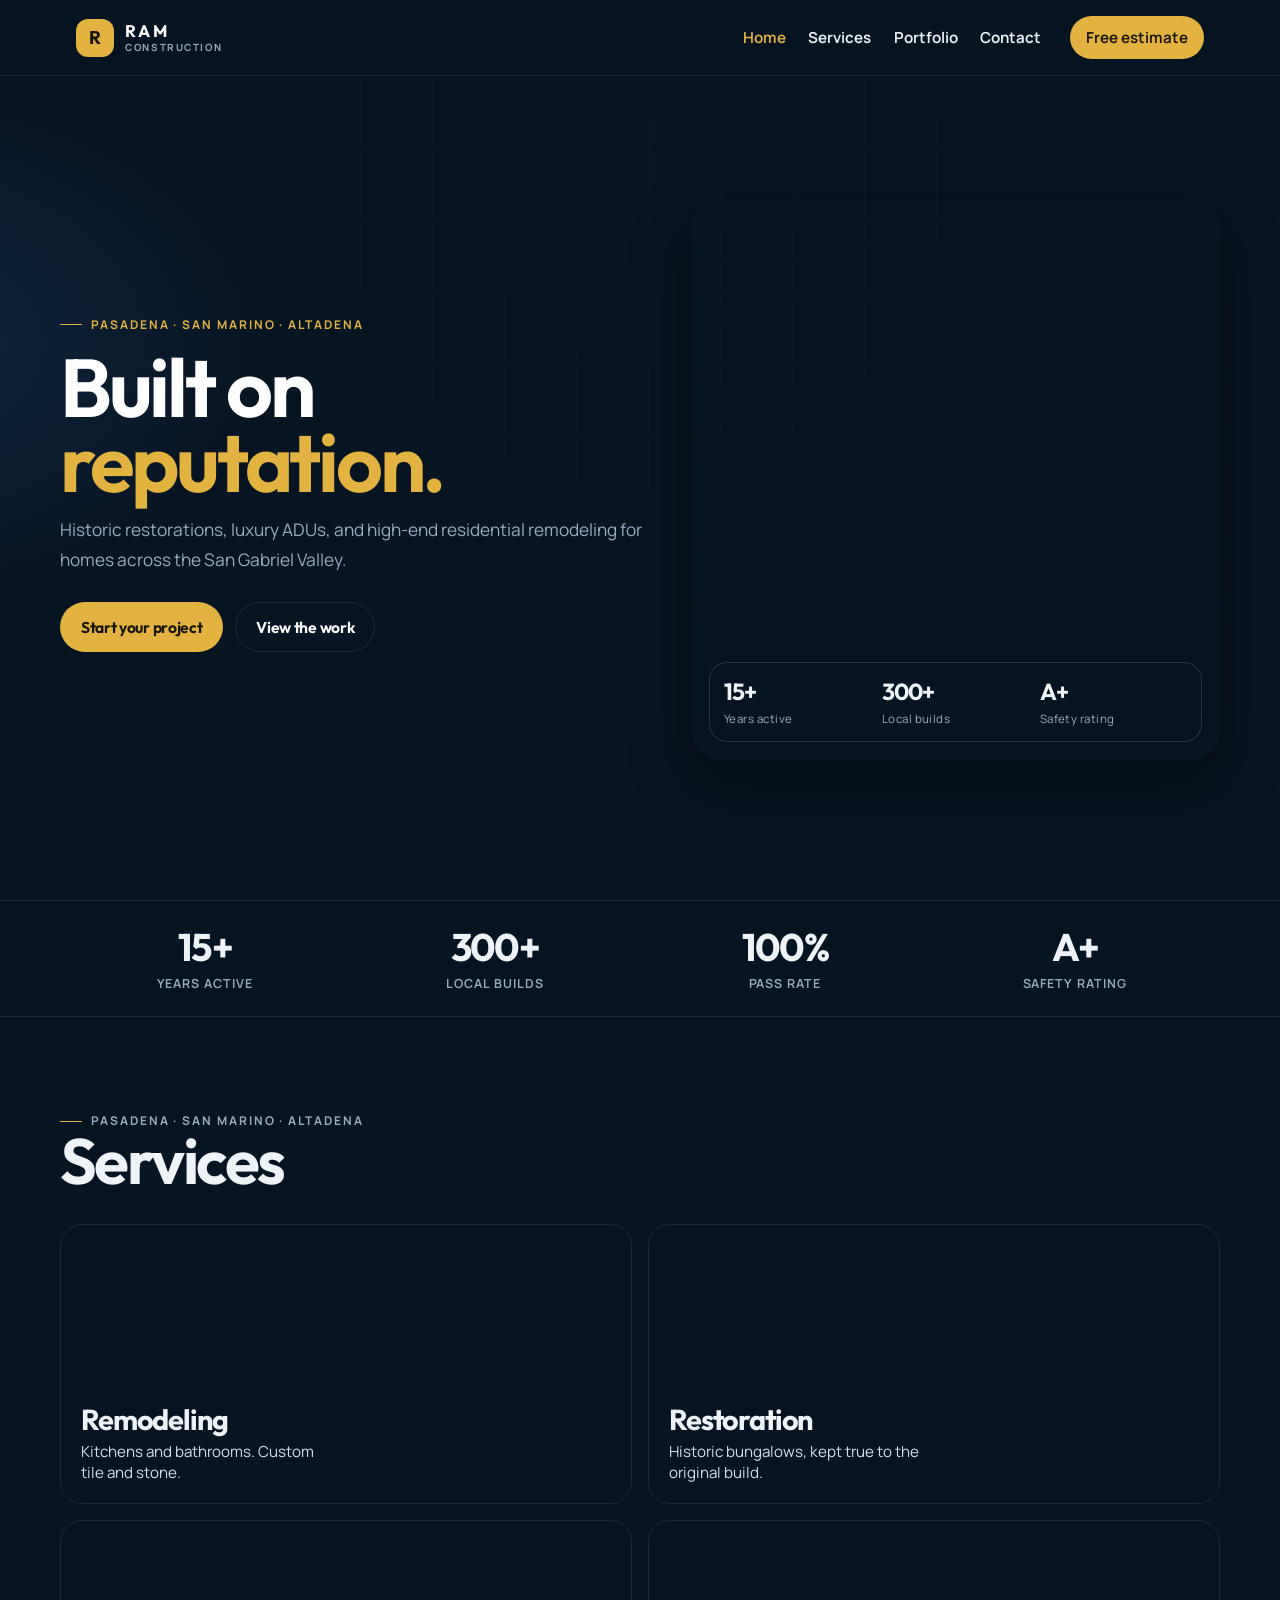
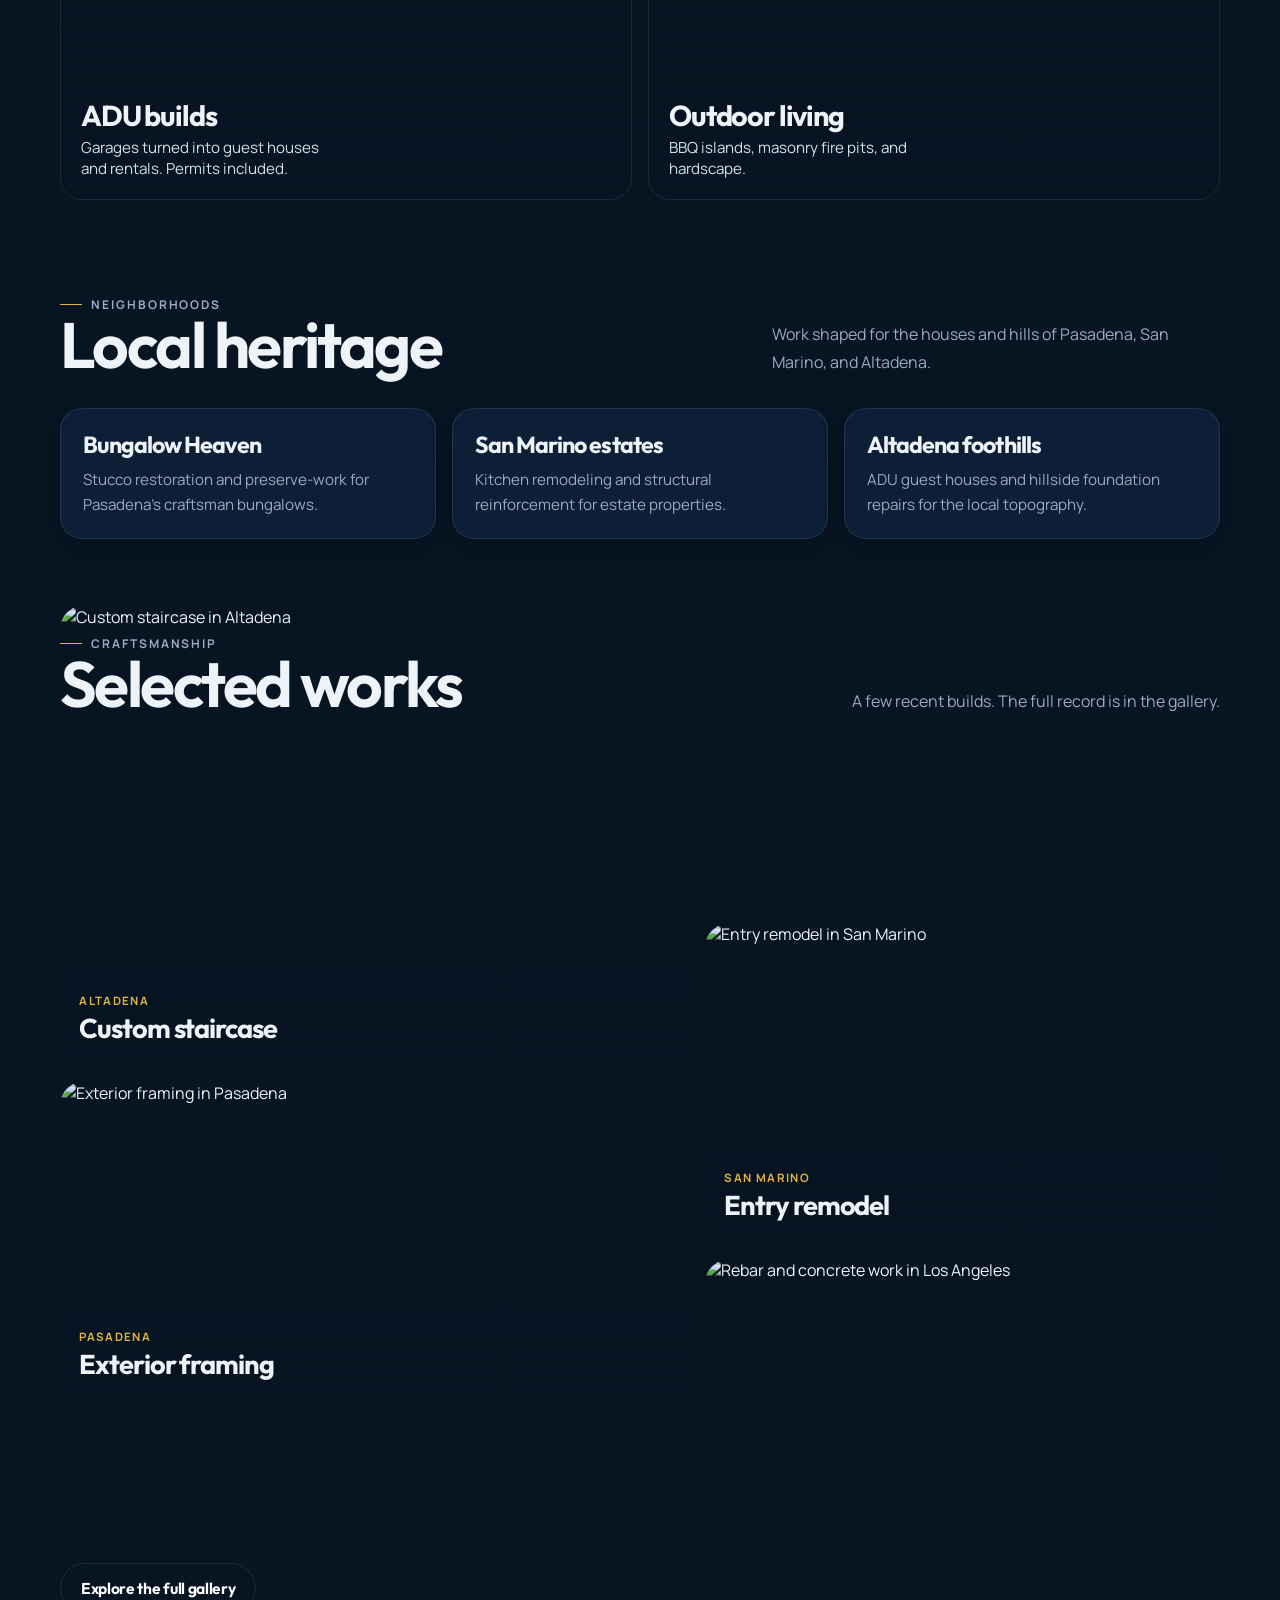
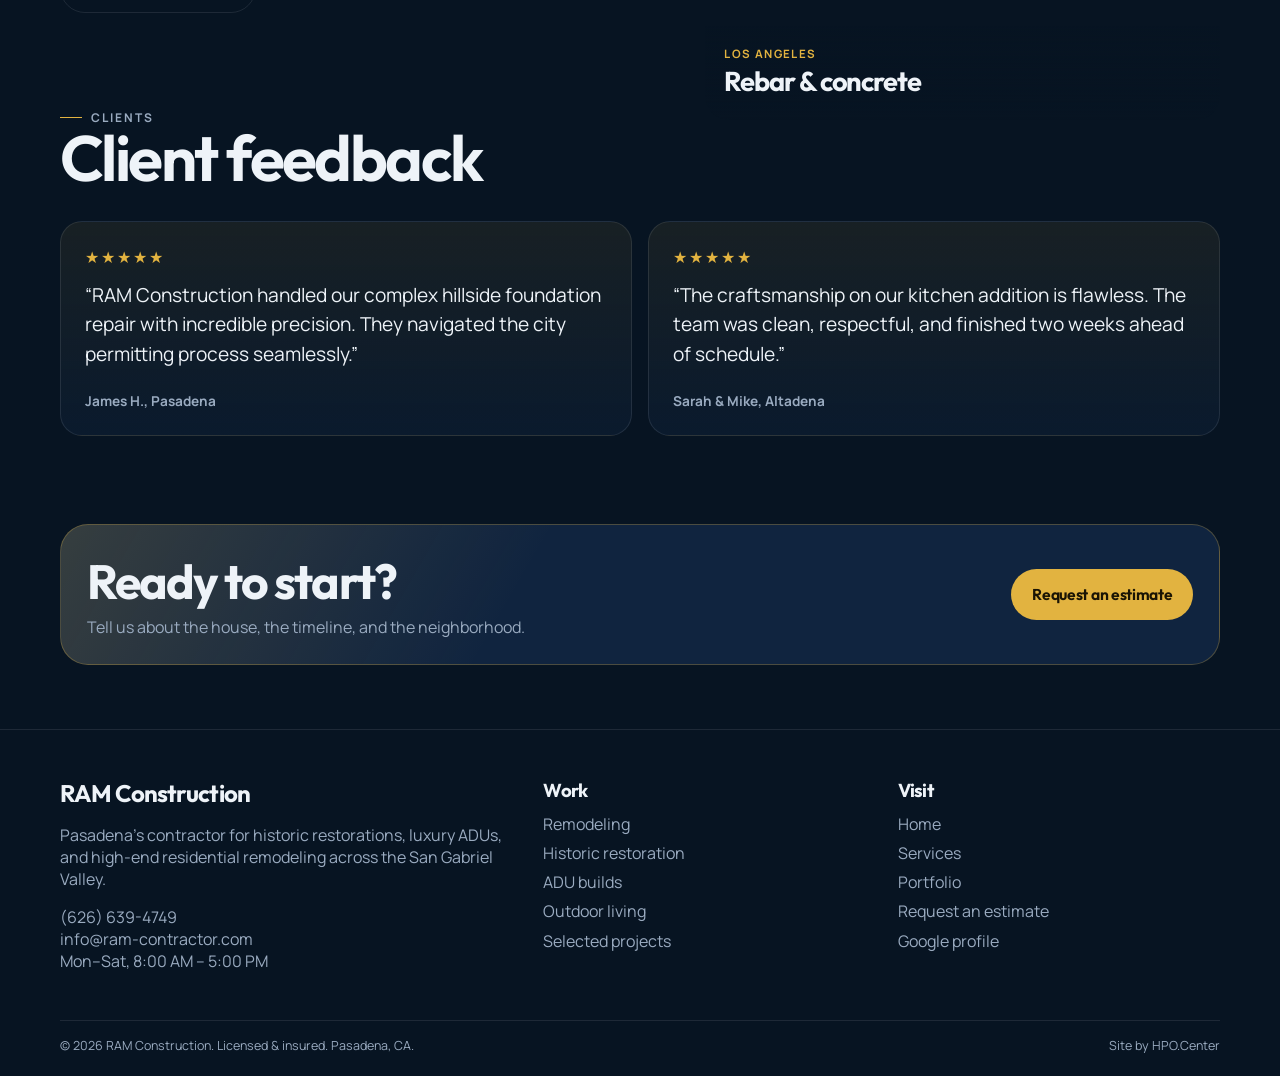
==== commit 374b9e37: "Drop the numbered service cards and add pointer-driven motion. The 01-04 labels and repeated links r" ====
--- a/index.html
+++ b/index.html
@@ -172,36 +172,27 @@
         <div class="wrap">
             <div class="section-head">
                 <div>
-                    <p class="eyebrow">Expertise</p>
-                    <h2>What we build</h2>
-                </div>
-                <p>The difficult, detailed work: luxury residential construction, historic fabric, and hillside structure.</p>
-            </div>
-            <div class="service-grid">
-                <article class="card">
-                    <span class="num">01</span>
-                    <h3>Remodeling</h3>
-                    <p>High-end kitchens and bathrooms with custom tile and stone.</p>
-                    <a class="more" href="/services.html">See services</a>
-                </article>
-                <article class="card">
-                    <span class="num">02</span>
-                    <h3>Restoration</h3>
-                    <p>Historic bungalow work that keeps the original architecture intact.</p>
-                    <a class="more" href="/services.html">See services</a>
-                </article>
-                <article class="card">
-                    <span class="num">03</span>
-                    <h3>ADU builds</h3>
-                    <p>Garages turned into guest houses and rental suites, permits included.</p>
-                    <a class="more" href="/services.html">See services</a>
-                </article>
-                <article class="card">
-                    <span class="num">04</span>
-                    <h3>Outdoor living</h3>
-                    <p>BBQ islands, masonry fire pits, and hardscaping built for the way you live.</p>
-                    <a class="more" href="/services.html">See services</a>
-                </article>
+                    <p class="eyebrow">Pasadena · San Marino · Altadena</p>
+                    <h2>Services</h2>
+                </div>
+            </div>
+            <div class="service-grid" id="trades">
+                <a class="trade" href="/services.html" data-shot="https://images.squarespace-cdn.com/content/v1/684480f262fb7703bd3fae23/a2473262-7083-40e5-b740-598e5697f34e/IMG_3499.webp">
+                    <img src="https://images.squarespace-cdn.com/content/v1/684480f262fb7703bd3fae23/a2473262-7083-40e5-b740-598e5697f34e/IMG_3499.webp" alt="">
+                    <span><strong>Remodeling</strong><em>Kitchens and bathrooms. Custom tile and stone.</em></span>
+                </a>
+                <a class="trade" href="/services.html" data-shot="https://images.squarespace-cdn.com/content/v1/684480f262fb7703bd3fae23/8bafc5f5-e090-40de-b431-98bd433fa2bb/IMG_3500.webp">
+                    <img src="https://images.squarespace-cdn.com/content/v1/684480f262fb7703bd3fae23/8bafc5f5-e090-40de-b431-98bd433fa2bb/IMG_3500.webp" alt="">
+                    <span><strong>Restoration</strong><em>Historic bungalows, kept true to the original build.</em></span>
+                </a>
+                <a class="trade" href="/services.html" data-shot="https://images.squarespace-cdn.com/content/v1/684480f262fb7703bd3fae23/d6560f3d-d3cf-44b2-9857-887a100ac8f8/IMG_3507.webp">
+                    <img src="https://images.squarespace-cdn.com/content/v1/684480f262fb7703bd3fae23/d6560f3d-d3cf-44b2-9857-887a100ac8f8/IMG_3507.webp" alt="">
+                    <span><strong>ADU builds</strong><em>Garages turned into guest houses and rentals. Permits included.</em></span>
+                </a>
+                <a class="trade" href="/services.html" data-shot="https://images.squarespace-cdn.com/content/v1/684480f262fb7703bd3fae23/d5dc4bf1-beb6-4e5d-91ef-52a791febcd6/IMG_3506.jpg">
+                    <img src="https://images.squarespace-cdn.com/content/v1/684480f262fb7703bd3fae23/d5dc4bf1-beb6-4e5d-91ef-52a791febcd6/IMG_3506.jpg" alt="">
+                    <span><strong>Outdoor living</strong><em>BBQ islands, masonry fire pits, and hardscape.</em></span>
+                </a>
             </div>
         </div>
     </section>
@@ -274,7 +265,7 @@
             <div class="section-head">
                 <div>
                     <p class="eyebrow">Clients</p>
-                    <h2>What neighbors say</h2>
+                    <h2>Client feedback</h2>
                 </div>
             </div>
             <div class="quote-grid">
--- a/site.css
+++ b/site.css
@@ -71,6 +71,7 @@
 .hero {
     position: relative;
     z-index: 1;
+    perspective: 1400px;
     display: grid;
     grid-template-columns: 1.05fr 0.95fr;
     gap: 3rem;
@@ -209,7 +210,7 @@
     display: grid;
     gap: 1rem;
 }
-.service-grid { grid-template-columns: repeat(4, 1fr); }
+.service-grid { grid-template-columns: 1fr 1fr; }
 .place-grid, .quote-grid { grid-template-columns: repeat(3, 1fr); }
 .quote-grid { grid-template-columns: 1fr 1fr; }
 
@@ -220,15 +221,66 @@
     background: var(--panel);
     box-shadow: 0 10px 30px rgba(0,0,0,0.18);
 }
-.card .num {
-    color: var(--gold);
-    font-family: Outfit, sans-serif;
-    font-size: 0.85rem;
-    letter-spacing: 0.14em;
-}
 .card h3 {
-    margin: 0.8rem 0 0.45rem;
+    margin: 0 0 0.45rem;
     font-size: 1.45rem;
+}
+.trade {
+    position: relative;
+    display: flex;
+    align-items: flex-end;
+    min-height: 280px;
+    padding: 1.25rem;
+    overflow: hidden;
+    border-radius: 22px;
+    border: 1px solid var(--line);
+    text-decoration: none;
+    isolation: isolate;
+}
+.trade img {
+    position: absolute;
+    inset: 0;
+    width: 100%;
+    height: 100%;
+    object-fit: cover;
+    transform: scale(1.08);
+    transition: transform 0.7s ease;
+    z-index: -2;
+}
+.trade::after {
+    content: "";
+    position: absolute;
+    inset: 0;
+    z-index: -1;
+    background: linear-gradient(180deg, rgba(7, 20, 34, 0.05), rgba(7, 20, 34, 0.82));
+}
+.trade:hover img { transform: scale(1.16); }
+.trade strong, .trade em { display: block; }
+.trade strong { font-family: Outfit, sans-serif; font-size: 1.8rem; letter-spacing: -0.04em; }
+.trade em { margin-top: 0.25rem; color: #d5deea; font-style: normal; font-size: 0.95rem; max-width: 28ch; }
+.shot-lens {
+    position: fixed;
+    z-index: 90;
+    width: 250px;
+    height: 320px;
+    border-radius: 18px;
+    overflow: hidden;
+    pointer-events: none;
+    opacity: 0;
+    border: 1px solid rgba(226, 179, 64, 0.55);
+    box-shadow: 0 28px 70px rgba(0, 0, 0, 0.5);
+    background: #0d1c31;
+}
+.shot-lens img { width: 100%; height: 100%; object-fit: cover; }
+.glow {
+    position: fixed;
+    z-index: 0;
+    width: 460px;
+    height: 460px;
+    margin: -230px 0 0 -230px;
+    border-radius: 50%;
+    pointer-events: none;
+    background: radial-gradient(circle, rgba(226, 179, 64, 0.18), transparent 68%);
 }
 .card p { margin: 0; color: var(--muted); line-height: 1.65; font-size: 0.95rem; }
 .card a.more {
@@ -495,7 +547,7 @@
 }
 
 @media (max-width: 980px) {
-    .hero, .split, .work-grid, .service-grid, .place-grid, .quote-grid, .footer-grid, .service-row {
+    .hero, .split, .work-grid, .place-grid, .quote-grid, .footer-grid, .service-row, .service-grid {
         grid-template-columns: 1fr;
     }
     .hero { min-height: auto; padding-top: calc(var(--nav) + 1.5rem); }
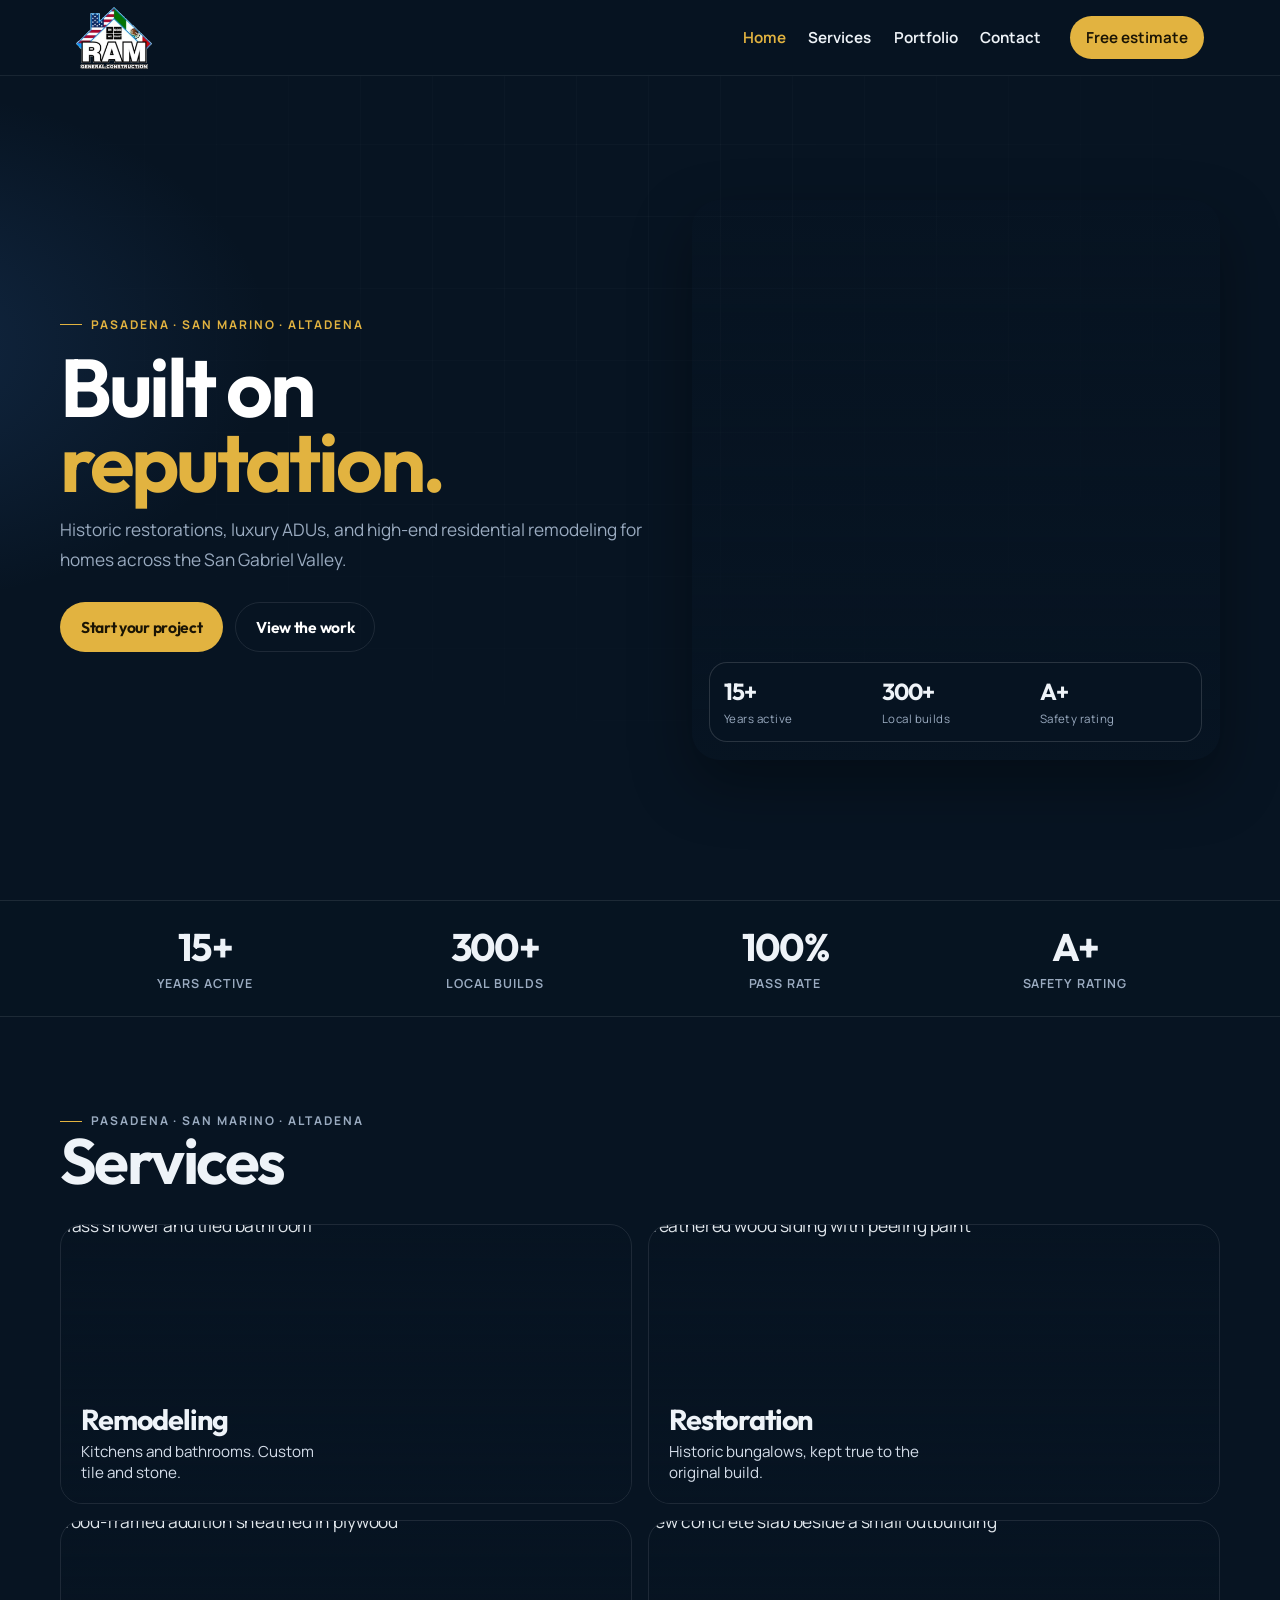
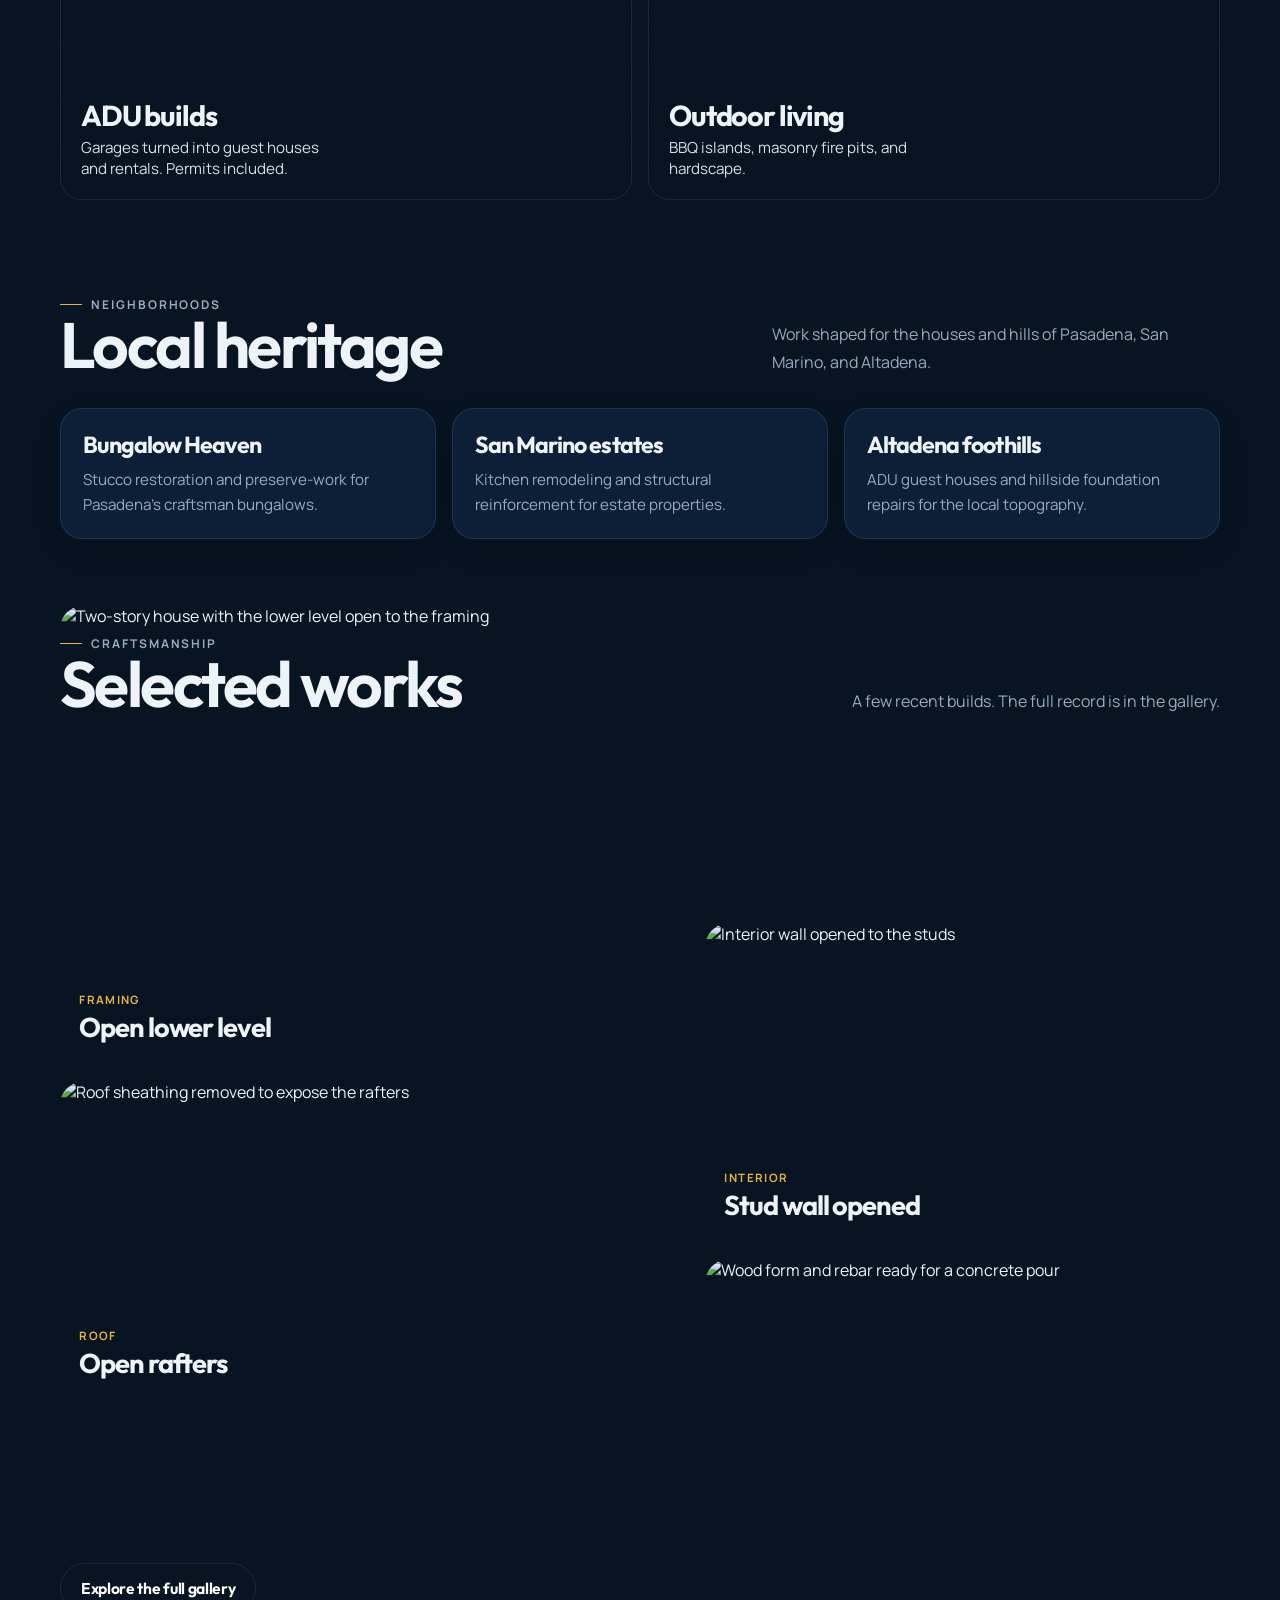
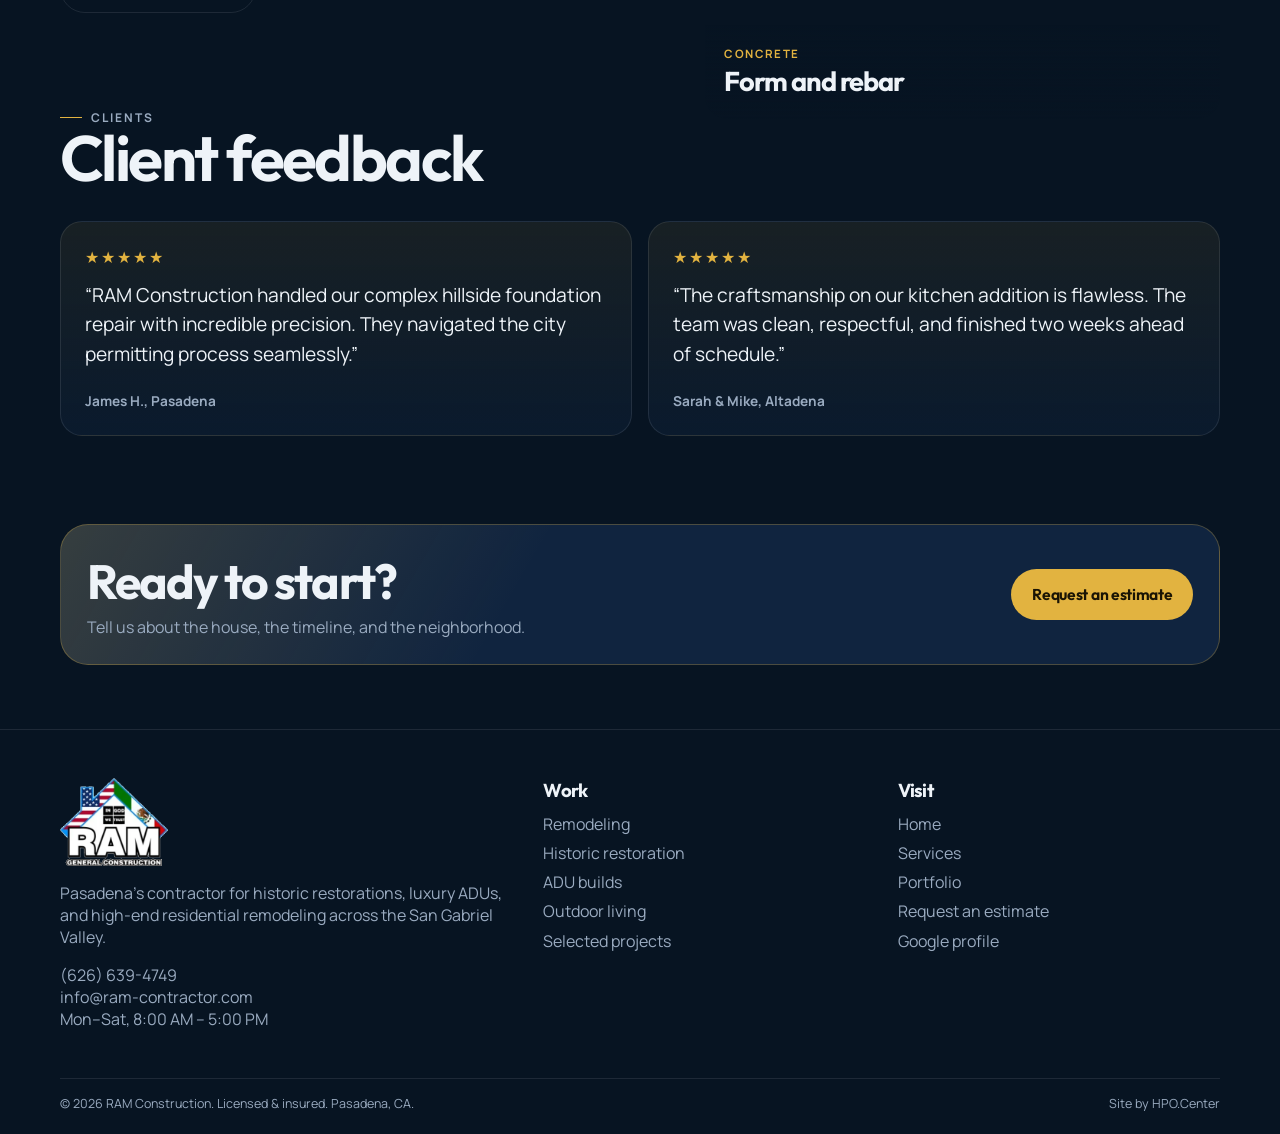
==== commit a208207d: "Use the real RAM logo and stop repeating the same project photos. Co-authored-by: Cursor <cursoragen" ====
--- a/index.html
+++ b/index.html
@@ -9,10 +9,8 @@
     <meta name="description" content="Pasadena's premier contractor for luxury kitchen remodeling, historic home restoration, ADU construction, and outdoor living. Serving San Marino & Altadena for 15+ years.">
     <meta name="keywords" content="Kitchen Remodel Pasadena, Historic Home Restoration Pasadena, ADU Builder Pasadena, Bathroom Renovation San Marino, Hardscaping Altadena, General Contractor Pasadena">
 
-    <link rel="icon" href="/favicon.ico" sizes="32x32">
-    <link rel="icon" href="/icon.svg" type="image/svg+xml">
+    <link rel="icon" href="/icon.png" type="image/png" sizes="32x32">
     <link rel="apple-touch-icon" href="/apple-touch-icon.png">
-    <link rel="mask-icon" href="/icon.svg" color="#D9A404">
 
     <meta property="og:title" content="RAM Construction | Pasadena Master Builders" />
     <meta property="og:description" content="Pasadena's premier licensed general contractor. Specialized in high-end structural engineering, luxury remodeling, and faithful historic restoration." />
@@ -150,7 +148,7 @@
                 <a class="btn btn-ghost" href="/portfolio.html">View the work</a>
             </div>
         </div>
-        <div class="hero-media" role="img" aria-label="RAM Construction project in Pasadena">
+        <div class="hero-media" role="img" aria-label="Two-story house with scaffolding and an exterior stair">
             <div class="hero-card">
                 <div><strong>15+</strong><span>Years active</span></div>
                 <div><strong>300+</strong><span>Local builds</span></div>
@@ -177,20 +175,20 @@
                 </div>
             </div>
             <div class="service-grid" id="trades">
-                <a class="trade" href="/services.html" data-shot="https://images.squarespace-cdn.com/content/v1/684480f262fb7703bd3fae23/a2473262-7083-40e5-b740-598e5697f34e/IMG_3499.webp">
-                    <img src="https://images.squarespace-cdn.com/content/v1/684480f262fb7703bd3fae23/a2473262-7083-40e5-b740-598e5697f34e/IMG_3499.webp" alt="">
+                <a class="trade" href="/services.html" data-shot="https://gallery.ram-contractor.com/First%20Gallery%20-%20html/89FD9484-AE8B-4844-B022-AF8FC0F153C1.JPG">
+                    <img src="https://gallery.ram-contractor.com/First%20Gallery%20-%20html/89FD9484-AE8B-4844-B022-AF8FC0F153C1.JPG" alt="Glass shower and tiled bathroom">
                     <span><strong>Remodeling</strong><em>Kitchens and bathrooms. Custom tile and stone.</em></span>
                 </a>
-                <a class="trade" href="/services.html" data-shot="https://images.squarespace-cdn.com/content/v1/684480f262fb7703bd3fae23/8bafc5f5-e090-40de-b431-98bd433fa2bb/IMG_3500.webp">
-                    <img src="https://images.squarespace-cdn.com/content/v1/684480f262fb7703bd3fae23/8bafc5f5-e090-40de-b431-98bd433fa2bb/IMG_3500.webp" alt="">
+                <a class="trade" href="/services.html" data-shot="https://gallery.ram-contractor.com/First%20Gallery%20-%20html/F0D338A5-9595-4161-A9BB-38C35CF2BEB9.JPG">
+                    <img src="https://gallery.ram-contractor.com/First%20Gallery%20-%20html/F0D338A5-9595-4161-A9BB-38C35CF2BEB9.JPG" alt="Weathered wood siding with peeling paint">
                     <span><strong>Restoration</strong><em>Historic bungalows, kept true to the original build.</em></span>
                 </a>
-                <a class="trade" href="/services.html" data-shot="https://images.squarespace-cdn.com/content/v1/684480f262fb7703bd3fae23/d6560f3d-d3cf-44b2-9857-887a100ac8f8/IMG_3507.webp">
-                    <img src="https://images.squarespace-cdn.com/content/v1/684480f262fb7703bd3fae23/d6560f3d-d3cf-44b2-9857-887a100ac8f8/IMG_3507.webp" alt="">
+                <a class="trade" href="/services.html" data-shot="https://gallery.ram-contractor.com/First%20Gallery%20-%20html/2B277E7A-EF5E-4DB5-914E-49A9AE4F3396.PNG">
+                    <img src="https://gallery.ram-contractor.com/First%20Gallery%20-%20html/2B277E7A-EF5E-4DB5-914E-49A9AE4F3396.PNG" alt="Wood-framed addition sheathed in plywood">
                     <span><strong>ADU builds</strong><em>Garages turned into guest houses and rentals. Permits included.</em></span>
                 </a>
-                <a class="trade" href="/services.html" data-shot="https://images.squarespace-cdn.com/content/v1/684480f262fb7703bd3fae23/d5dc4bf1-beb6-4e5d-91ef-52a791febcd6/IMG_3506.jpg">
-                    <img src="https://images.squarespace-cdn.com/content/v1/684480f262fb7703bd3fae23/d5dc4bf1-beb6-4e5d-91ef-52a791febcd6/IMG_3506.jpg" alt="">
+                <a class="trade" href="/services.html" data-shot="https://images.squarespace-cdn.com/content/v1/684480f262fb7703bd3fae23/70622447-4fba-4287-ad54-cc3b1ddc5559/0D742970-8333-47BB-B2C8-26CB80007673.JPG">
+                    <img src="https://images.squarespace-cdn.com/content/v1/684480f262fb7703bd3fae23/70622447-4fba-4287-ad54-cc3b1ddc5559/0D742970-8333-47BB-B2C8-26CB80007673.JPG" alt="New concrete slab beside a small outbuilding">
                     <span><strong>Outdoor living</strong><em>BBQ islands, masonry fire pits, and hardscape.</em></span>
                 </a>
             </div>
@@ -235,22 +233,22 @@
             <div class="work-grid">
                 <div class="work-col">
                     <a class="work-card tall" href="/portfolio.html">
-                        <img src="https://images.squarespace-cdn.com/content/v1/684480f262fb7703bd3fae23/8bafc5f5-e090-40de-b431-98bd433fa2bb/IMG_3500.webp" alt="Custom staircase in Altadena">
-                        <div class="cap"><small>Altadena</small><strong>Custom staircase</strong></div>
+                        <img src="https://images.squarespace-cdn.com/content/v1/684480f262fb7703bd3fae23/d6560f3d-d3cf-44b2-9857-887a100ac8f8/IMG_3507.webp" alt="Two-story house with the lower level open to the framing">
+                        <div class="cap"><small>Framing</small><strong>Open lower level</strong></div>
                     </a>
                     <a class="work-card" href="/portfolio.html">
-                        <img src="https://images.squarespace-cdn.com/content/v1/684480f262fb7703bd3fae23/d6560f3d-d3cf-44b2-9857-887a100ac8f8/IMG_3507.webp" alt="Exterior framing in Pasadena">
-                        <div class="cap"><small>Pasadena</small><strong>Exterior framing</strong></div>
+                        <img src="https://gallery.ram-contractor.com/First%20Gallery%20-%20html/AE6104FC-C289-4FD8-8CD7-4ABAD7BDBB02.JPG" alt="Roof sheathing removed to expose the rafters">
+                        <div class="cap"><small>Roof</small><strong>Open rafters</strong></div>
                     </a>
                 </div>
                 <div class="work-col">
                     <a class="work-card" href="/portfolio.html">
-                        <img src="https://images.squarespace-cdn.com/content/v1/684480f262fb7703bd3fae23/a2473262-7083-40e5-b740-598e5697f34e/IMG_3499.webp" alt="Entry remodel in San Marino">
-                        <div class="cap"><small>San Marino</small><strong>Entry remodel</strong></div>
+                        <img src="https://gallery.ram-contractor.com/First%20Gallery%20-%20html/970BAA1B-E068-4DA3-8AAA-85A0F2637F4D.JPG" alt="Interior wall opened to the studs">
+                        <div class="cap"><small>Interior</small><strong>Stud wall opened</strong></div>
                     </a>
                     <a class="work-card tall" href="/portfolio.html">
-                        <img src="https://images.squarespace-cdn.com/content/v1/684480f262fb7703bd3fae23/70622447-4fba-4287-ad54-cc3b1ddc5559/0D742970-8333-47BB-B2C8-26CB80007673.JPG" alt="Rebar and concrete work in Los Angeles">
-                        <div class="cap"><small>Los Angeles</small><strong>Rebar & concrete</strong></div>
+                        <img src="https://gallery.ram-contractor.com/First%20Gallery%20-%20html/IMG_3504.PNG" alt="Wood form and rebar ready for a concrete pour">
+                        <div class="cap"><small>Concrete</small><strong>Form and rebar</strong></div>
                     </a>
                 </div>
             </div>
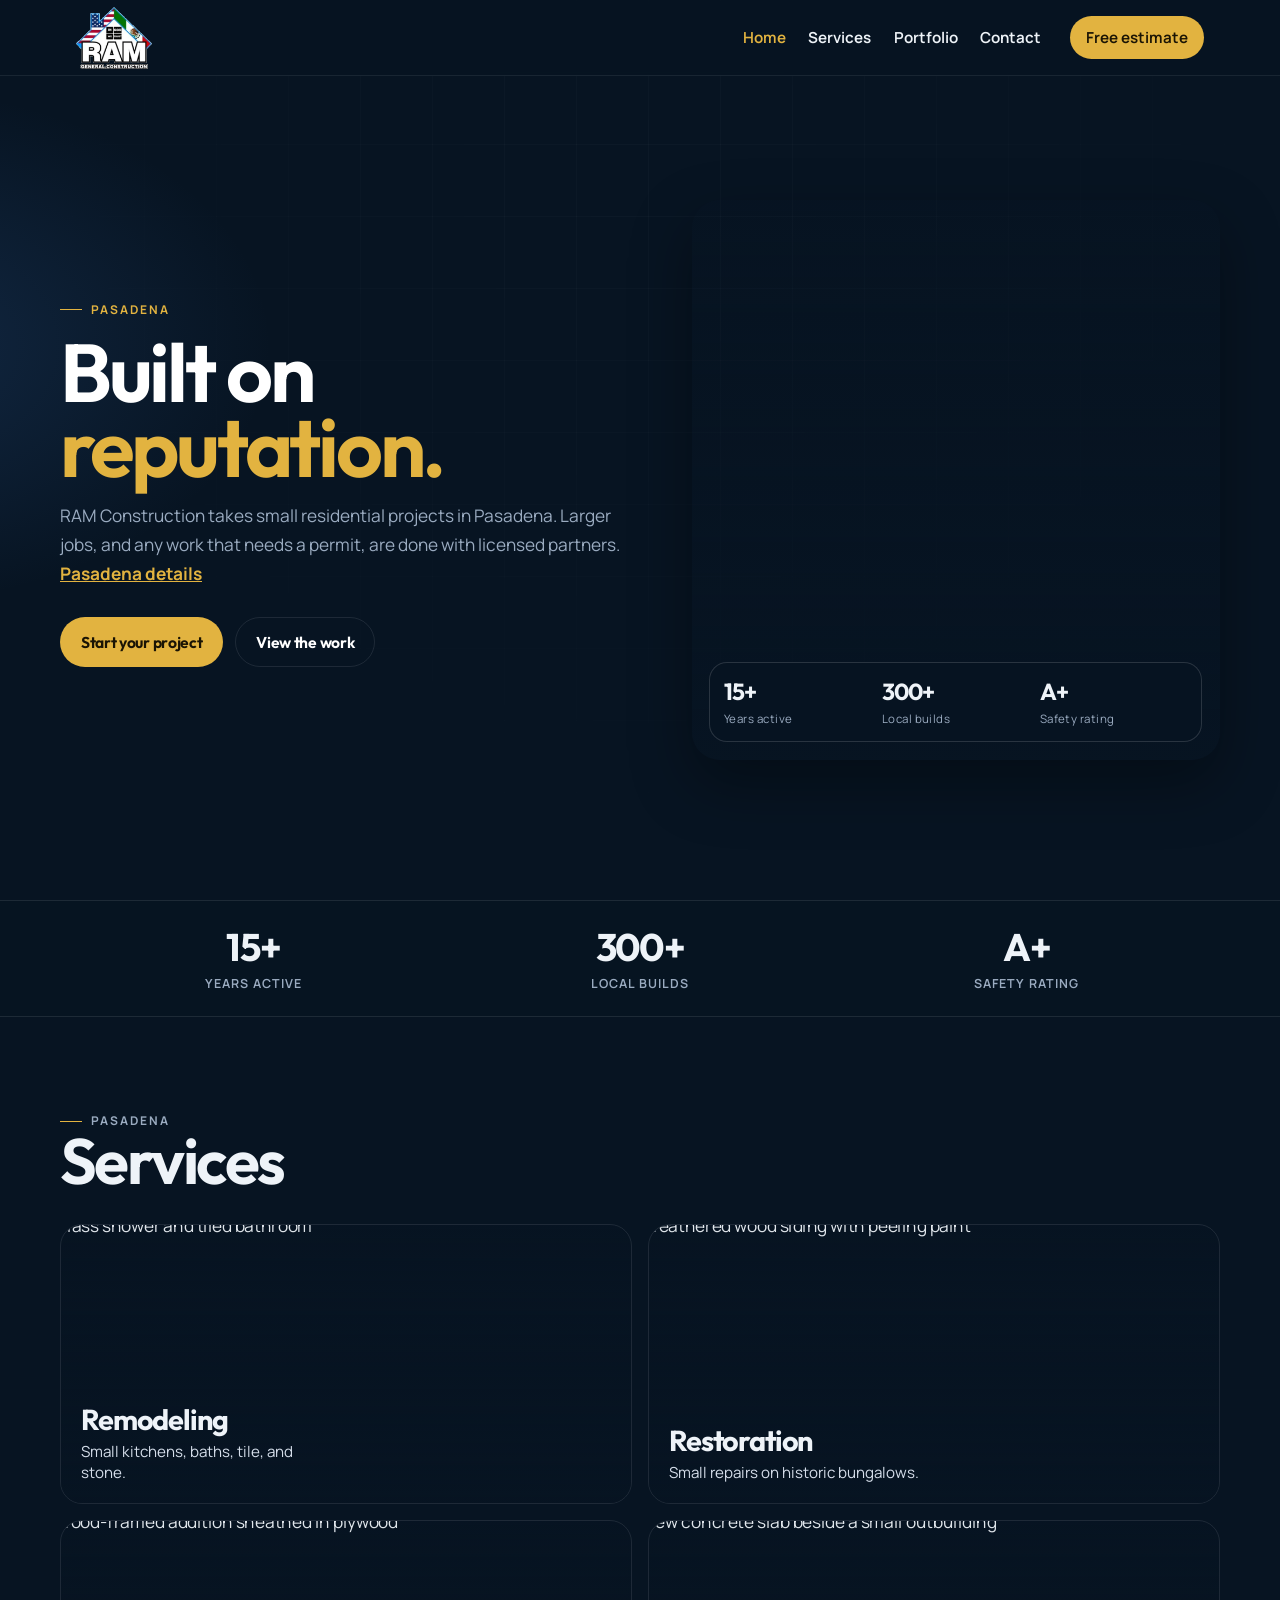
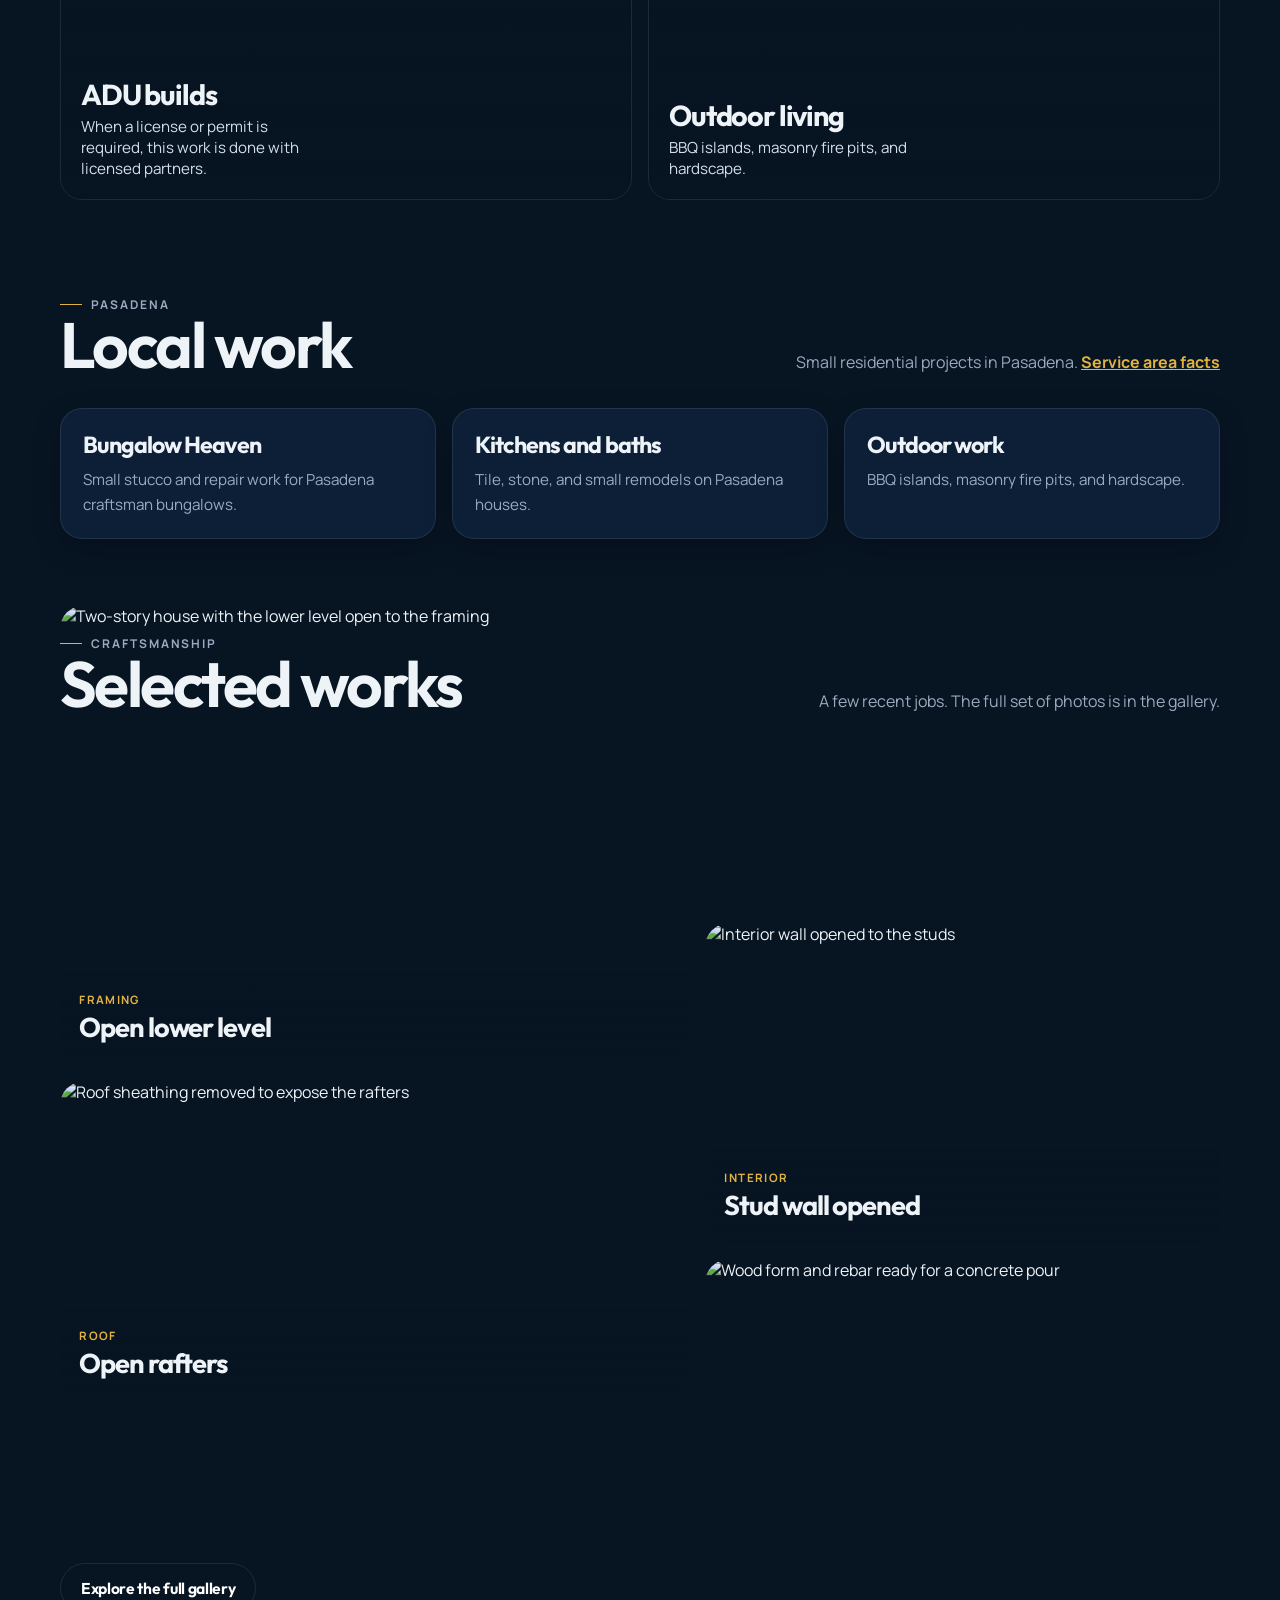
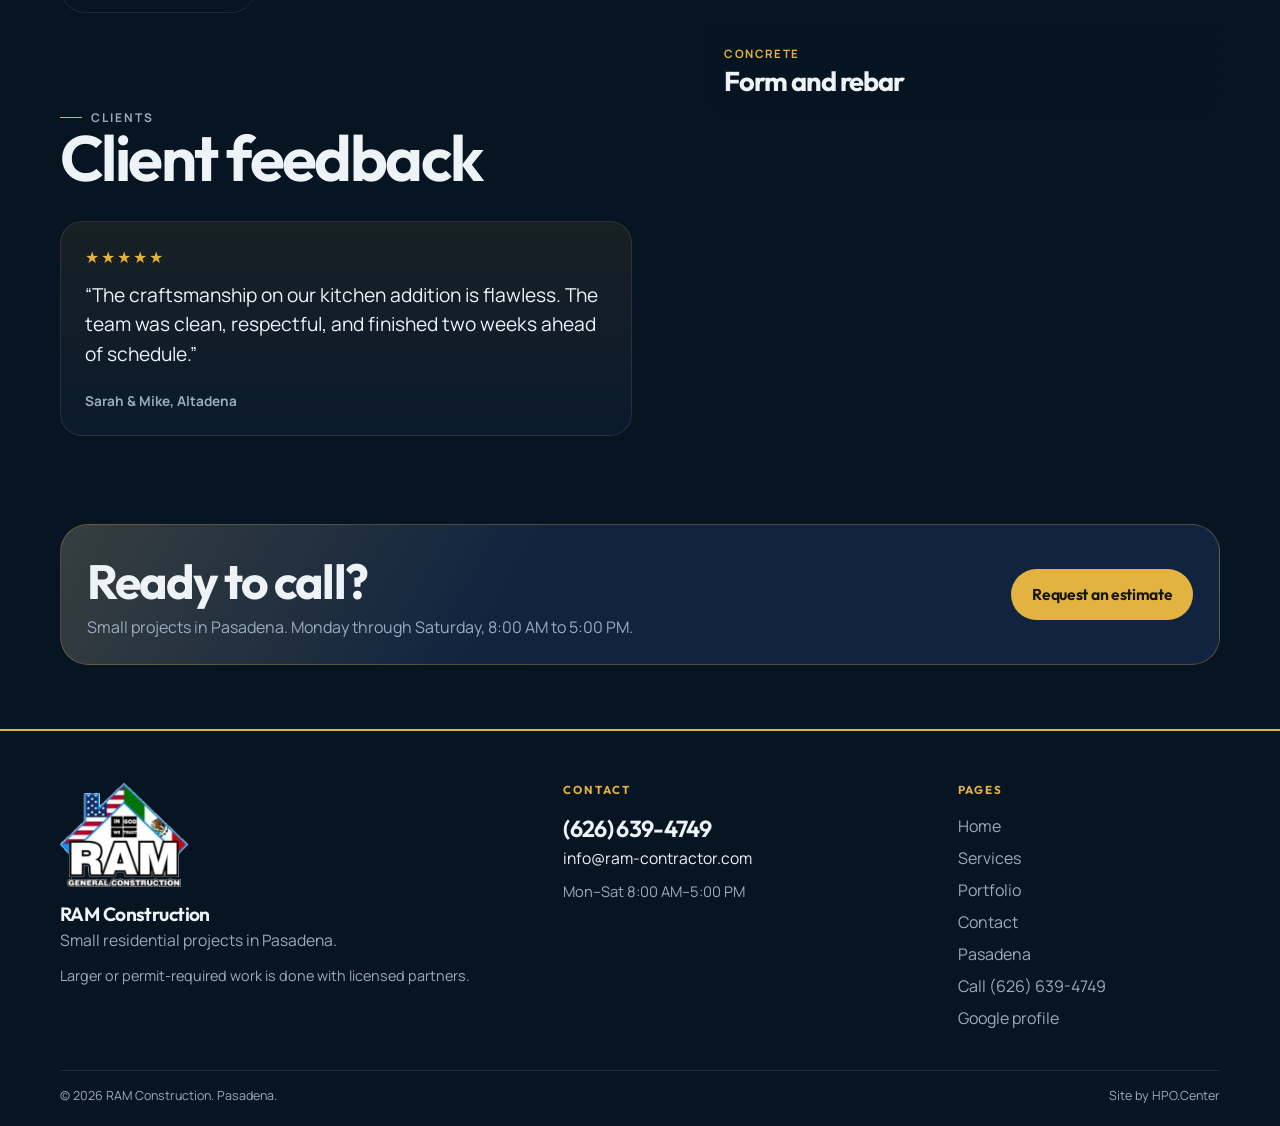
==== commit cb550b2f: "Narrow Pasadena SEO to small residential projects and licensed-partner work. Co-authored-by: Cursor " ====
--- a/index.html
+++ b/index.html
@@ -5,33 +5,35 @@
     <meta name="viewport" content="width=device-width, initial-scale=1.0">
     <meta name="theme-color" content="#051121" />
     
-    <title>Remodeling & Construction Pasadena | ADUs & Restoration | RAM</title>
-    <meta name="description" content="Pasadena's premier contractor for luxury kitchen remodeling, historic home restoration, ADU construction, and outdoor living. Serving San Marino & Altadena for 15+ years.">
-    <meta name="keywords" content="Kitchen Remodel Pasadena, Historic Home Restoration Pasadena, ADU Builder Pasadena, Bathroom Renovation San Marino, Hardscaping Altadena, General Contractor Pasadena">
+    <title>RAM Construction in Pasadena | Small Residential Projects</title>
+    <meta name="description" content="RAM Construction in Pasadena takes small residential projects: kitchens, baths, tile, bungalow repairs, and outdoor work. Larger or permit-required jobs are done with licensed partners. Call (626) 639-4749.">
+    <link rel="canonical" href="https://ram-contractor.com/">
 
     <link rel="icon" href="/icon.png" type="image/png" sizes="32x32">
     <link rel="apple-touch-icon" href="/apple-touch-icon.png">
 
-    <meta property="og:title" content="RAM Construction | Pasadena Master Builders" />
-    <meta property="og:description" content="Pasadena's premier licensed general contractor. Specialized in high-end structural engineering, luxury remodeling, and faithful historic restoration." />
+    <meta property="og:title" content="RAM Construction in Pasadena | Small Residential Projects" />
+    <meta property="og:description" content="Small residential projects in Pasadena. Larger jobs and work that needs a permit are done with licensed partners. Call (626) 639-4749." />
     <meta property="og:image" content="https://gallery.ram-contractor.com/First%20Gallery%20-%20html/BAB2086D-AEFB-44A7-B5A0-750AFC35F82D.JPG" />
-    <meta property="og:url" content="https://www.ram-contractor.com" />
+    <meta property="og:url" content="https://ram-contractor.com/" />
     <meta property="og:type" content="website" />
 
     <meta name="twitter:card" content="summary_large_image" />
-    <meta name="twitter:title" content="RAM Construction | Pasadena Master Builders" />
-    <meta name="twitter:description" content="Pasadena's premier licensed general contractor. Specialized in high-end structural engineering, luxury remodeling, and faithful historic restoration." />
+    <meta name="twitter:title" content="RAM Construction in Pasadena | Small Residential Projects" />
+    <meta name="twitter:description" content="Small residential projects in Pasadena. Larger jobs and work that needs a permit are done with licensed partners. Call (626) 639-4749." />
     <meta name="twitter:image" content="https://gallery.ram-contractor.com/First%20Gallery%20-%20html/BAB2086D-AEFB-44A7-B5A0-750AFC35F82D.JPG" />
     <script type="application/ld+json">
     {
       "@context": "https://schema.org",
       "@type": "HomeAndConstructionBusiness",
-      "@id": "https://www.ram-contractor.com/#identity",
+      "@id": "https://ram-contractor.com/#business",
       "name": "RAM Construction",
+      "alternateName": "RAM General Construction",
       "image": "https://images.squarespace-cdn.com/content/v1/684480f262fb7703bd3fae23/d5dc4bf1-beb6-4e5d-91ef-52a791febcd6/IMG_3506.jpg",
-      "url": "https://www.ram-contractor.com",
+      "url": "https://ram-contractor.com",
       "telephone": "+1-626-639-4749",
-      "description": "RAM Construction is a master-builder general contractor in Pasadena offering high-end luxury remodeling, ADU additions, and historic restorations for homeowners and property developers.",
+      "email": "info@ram-contractor.com",
+      "description": "RAM Construction in Pasadena takes small residential projects, including kitchens, baths, tile, stone, small historic-bungalow repairs, and small outdoor work. Larger jobs and work that needs a permit are done with licensed partners.",
       "priceRange": "$$$",
       "address": {
         "@type": "PostalAddress",
@@ -40,28 +42,34 @@
         "postalCode": "91101",
         "addressCountry": "US"
       },
-      "areaServed": [
-        "Pasadena", 
-        "San Marino", 
-        "Altadena", 
-        "East Pasadena", 
-        "South Pasadena"
-      ],
+      "geo": {
+        "@type": "GeoCoordinates",
+        "latitude": 34.1478,
+        "longitude": -118.1445
+      },
+      "areaServed": {
+        "@type": "City",
+        "name": "Pasadena",
+        "containedInPlace": {
+          "@type": "State",
+          "name": "California"
+        }
+      },
       "openingHoursSpecification": [
         { "@type": "OpeningHoursSpecification", "dayOfWeek": ["Monday", "Tuesday", "Wednesday", "Thursday", "Friday", "Saturday"], "opens": "08:00", "closes": "17:00" }
       ],
       "sameAs": [
-        "https://g.co/kgs/sjeJGdg",
-        "https://www.yelp.com/biz/ram-gc-pasadena-2"
+        "https://g.co/kgs/sjeJGdg"
       ],
       "hasOfferCatalog": {
         "@type": "OfferCatalog",
-        "name": "Remodeling & Restoration Services",
+        "name": "Small residential projects in Pasadena",
         "itemListElement": [
-          { "@type": "Offer", "itemOffered": { "@type": "Service", "name": "Kitchen & Bath Remodeling" } },
-          { "@type": "Offer", "itemOffered": { "@type": "Service", "name": "Historic Home Restoration" } },
-          { "@type": "Offer", "itemOffered": { "@type": "Service", "name": "ADU & Guest House Construction" } },
-          { "@type": "Offer", "itemOffered": { "@type": "Service", "name": "Outdoor Living & BBQ Islands" } }
+          { "@type": "Offer", "itemOffered": { "@type": "Service", "name": "Small kitchen and bath remodeling", "areaServed": "Pasadena" } },
+          { "@type": "Offer", "itemOffered": { "@type": "Service", "name": "Tile and stone", "areaServed": "Pasadena" } },
+          { "@type": "Offer", "itemOffered": { "@type": "Service", "name": "Small historic bungalow repairs", "areaServed": "Pasadena" } },
+          { "@type": "Offer", "itemOffered": { "@type": "Service", "name": "Small outdoor work", "description": "BBQ islands, masonry fire pits, and hardscape.", "areaServed": "Pasadena" } },
+          { "@type": "Offer", "itemOffered": { "@type": "Service", "name": "Larger work with licensed partners", "description": "ADU builds, structure, and hillside foundations are done with licensed partners when a license or permit is required." } }
         ]
       }
     }
@@ -140,9 +148,9 @@
 
     <header class="hero wrap">
         <div>
-            <p class="eyebrow">Pasadena · San Marino · Altadena</p>
+            <p class="eyebrow">Pasadena</p>
             <h1>Built on <em>reputation.</em></h1>
-            <p class="lede">Historic restorations, luxury ADUs, and high-end residential remodeling for homes across the San Gabriel Valley.</p>
+            <p class="lede">RAM Construction takes small residential projects in Pasadena. Larger jobs, and any work that needs a permit, are done with licensed partners. <a class="text-link" href="/areas/pasadena.html">Pasadena details</a></p>
             <div class="actions">
                 <a class="btn btn-gold" href="/contact.html#inquiry-form">Start your project</a>
                 <a class="btn btn-ghost" href="/portfolio.html">View the work</a>
@@ -161,7 +169,6 @@
         <div class="wrap stat-row">
             <div><strong>15+</strong><span>Years active</span></div>
             <div><strong>300+</strong><span>Local builds</span></div>
-            <div><strong>100%</strong><span>Pass rate</span></div>
             <div><strong>A+</strong><span>Safety rating</span></div>
         </div>
     </section>
@@ -170,22 +177,22 @@
         <div class="wrap">
             <div class="section-head">
                 <div>
-                    <p class="eyebrow">Pasadena · San Marino · Altadena</p>
+                    <p class="eyebrow">Pasadena</p>
                     <h2>Services</h2>
                 </div>
             </div>
             <div class="service-grid" id="trades">
                 <a class="trade" href="/services.html" data-shot="https://gallery.ram-contractor.com/First%20Gallery%20-%20html/89FD9484-AE8B-4844-B022-AF8FC0F153C1.JPG">
                     <img src="https://gallery.ram-contractor.com/First%20Gallery%20-%20html/89FD9484-AE8B-4844-B022-AF8FC0F153C1.JPG" alt="Glass shower and tiled bathroom">
-                    <span><strong>Remodeling</strong><em>Kitchens and bathrooms. Custom tile and stone.</em></span>
+                    <span><strong>Remodeling</strong><em>Small kitchens, baths, tile, and stone.</em></span>
                 </a>
                 <a class="trade" href="/services.html" data-shot="https://gallery.ram-contractor.com/First%20Gallery%20-%20html/F0D338A5-9595-4161-A9BB-38C35CF2BEB9.JPG">
                     <img src="https://gallery.ram-contractor.com/First%20Gallery%20-%20html/F0D338A5-9595-4161-A9BB-38C35CF2BEB9.JPG" alt="Weathered wood siding with peeling paint">
-                    <span><strong>Restoration</strong><em>Historic bungalows, kept true to the original build.</em></span>
+                    <span><strong>Restoration</strong><em>Small repairs on historic bungalows.</em></span>
                 </a>
                 <a class="trade" href="/services.html" data-shot="https://gallery.ram-contractor.com/First%20Gallery%20-%20html/2B277E7A-EF5E-4DB5-914E-49A9AE4F3396.PNG">
                     <img src="https://gallery.ram-contractor.com/First%20Gallery%20-%20html/2B277E7A-EF5E-4DB5-914E-49A9AE4F3396.PNG" alt="Wood-framed addition sheathed in plywood">
-                    <span><strong>ADU builds</strong><em>Garages turned into guest houses and rentals. Permits included.</em></span>
+                    <span><strong>ADU builds</strong><em>When a license or permit is required, this work is done with licensed partners.</em></span>
                 </a>
                 <a class="trade" href="/services.html" data-shot="https://images.squarespace-cdn.com/content/v1/684480f262fb7703bd3fae23/70622447-4fba-4287-ad54-cc3b1ddc5559/0D742970-8333-47BB-B2C8-26CB80007673.JPG">
                     <img src="https://images.squarespace-cdn.com/content/v1/684480f262fb7703bd3fae23/70622447-4fba-4287-ad54-cc3b1ddc5559/0D742970-8333-47BB-B2C8-26CB80007673.JPG" alt="New concrete slab beside a small outbuilding">
@@ -199,23 +206,23 @@
         <div class="wrap">
             <div class="section-head">
                 <div>
-                    <p class="eyebrow">Neighborhoods</p>
-                    <h2>Local heritage</h2>
-                </div>
-                <p>Work shaped for the houses and hills of Pasadena, San Marino, and Altadena.</p>
+                    <p class="eyebrow">Pasadena</p>
+                    <h2>Local work</h2>
+                </div>
+                <p>Small residential projects in Pasadena. <a class="text-link" href="/areas/pasadena.html">Service area facts</a></p>
             </div>
             <div class="place-grid">
                 <article class="card">
                     <h3>Bungalow Heaven</h3>
-                    <p>Stucco restoration and preserve-work for Pasadena’s craftsman bungalows.</p>
+                    <p>Small stucco and repair work for Pasadena craftsman bungalows.</p>
                 </article>
                 <article class="card">
-                    <h3>San Marino estates</h3>
-                    <p>Kitchen remodeling and structural reinforcement for estate properties.</p>
+                    <h3>Kitchens and baths</h3>
+                    <p>Tile, stone, and small remodels on Pasadena houses.</p>
                 </article>
                 <article class="card">
-                    <h3>Altadena foothills</h3>
-                    <p>ADU guest houses and hillside foundation repairs for the local topography.</p>
+                    <h3>Outdoor work</h3>
+                    <p>BBQ islands, masonry fire pits, and hardscape.</p>
                 </article>
             </div>
         </div>
@@ -228,7 +235,7 @@
                     <p class="eyebrow">Craftsmanship</p>
                     <h2>Selected works</h2>
                 </div>
-                <p>A few recent builds. The full record is in the gallery.</p>
+                <p>A few recent jobs. The full set of photos is in the gallery.</p>
             </div>
             <div class="work-grid">
                 <div class="work-col">
@@ -269,11 +276,6 @@
             <div class="quote-grid">
                 <blockquote class="quote">
                     <div class="stars" aria-label="5 stars">★★★★★</div>
-                    <p>“RAM Construction handled our complex hillside foundation repair with incredible precision. They navigated the city permitting process seamlessly.”</p>
-                    <cite>James H., Pasadena</cite>
-                </blockquote>
-                <blockquote class="quote">
-                    <div class="stars" aria-label="5 stars">★★★★★</div>
                     <p>“The craftsmanship on our kitchen addition is flawless. The team was clean, respectful, and finished two weeks ahead of schedule.”</p>
                     <cite>Sarah & Mike, Altadena</cite>
                 </blockquote>
@@ -283,8 +285,8 @@
 
     <section class="cta-band">
         <div>
-            <h2>Ready to start?</h2>
-            <p>Tell us about the house, the timeline, and the neighborhood.</p>
+            <h2>Ready to call?</h2>
+            <p>Small projects in Pasadena. Monday through Saturday, 8:00 AM to 5:00 PM.</p>
         </div>
         <a class="btn btn-gold" href="/contact.html#inquiry-form">Request an estimate</a>
     </section>
--- a/site.css
+++ b/site.css
@@ -168,8 +168,9 @@
 }
 .stat-row {
     display: grid;
-    grid-template-columns: repeat(4, 1fr);
-}
+    grid-template-columns: repeat(3, 1fr);
+}
+a.text-link { color: var(--gold); font-weight: 700; }
 .stat-row div { padding: 1.4rem 0.5rem; text-align: center; }
 .stat-row strong {
     display: block;
@@ -372,6 +373,36 @@
 .cta-band h2 { margin: 0 0 0.35rem; font-size: clamp(2rem, 4vw, 3rem); }
 .cta-band p { margin: 0; color: var(--muted); }
 
+.crumb {
+    display: flex;
+    flex-wrap: wrap;
+    gap: 0.45rem;
+    align-items: center;
+    margin: 0 0 1rem;
+    color: var(--muted);
+    font-size: 0.85rem;
+}
+.crumb a { color: var(--gold); font-weight: 700; text-decoration: none; }
+.facts {
+    display: grid;
+    grid-template-columns: 1fr 1fr;
+    gap: 0.35rem 1.5rem;
+    margin: 0;
+}
+.facts div { margin: 0; padding: 0.75rem 0; border-bottom: 1px solid var(--line); }
+.facts dt {
+    margin: 0;
+    color: var(--gold);
+    font-size: 0.72rem;
+    font-weight: 700;
+    letter-spacing: 0.08em;
+    text-transform: uppercase;
+}
+.facts dd { margin: 0.2rem 0 0; line-height: 1.5; }
+.facts a, .note a { color: var(--gold); }
+.faq { display: grid; gap: 0.8rem; }
+.faq h3 { margin: 0 0 0.4rem; font-size: 1.25rem; }
+.note { margin: 1rem 0 0; color: var(--muted); line-height: 1.65; }
 .page-hero {
     position: relative;
     z-index: 1;
@@ -522,27 +553,117 @@
     position: relative;
     z-index: 1;
     margin-top: auto;
-    border-top: 1px solid var(--line);
-    padding: 3rem 0 1.4rem;
+    border-top: 2px solid var(--gold);
+    background: var(--ink);
+    padding: 3.25rem 0 max(1.35rem, env(safe-area-inset-bottom));
 }
 .footer-grid {
     display: grid;
-    grid-template-columns: 1.4fr 1fr 1fr;
-    gap: 2rem;
-}
-.site-footer h2, .site-footer h3 { margin: 0 0 0.7rem; }
-.site-footer p, .site-footer li, .site-footer a { color: var(--muted); }
-.site-footer a { text-decoration: none; }
-.site-footer a:hover { color: var(--gold); }
-.site-footer ul { list-style: none; margin: 0; padding: 0; display: grid; gap: 0.45rem; }
+    grid-template-columns: minmax(0, 1.25fr) minmax(220px, 0.95fr) minmax(180px, 0.72fr);
+    column-gap: 3rem;
+    row-gap: 2.25rem;
+    align-items: start;
+}
+.footer-logo {
+    display: block;
+    width: auto;
+    height: auto;
+    max-height: 104px;
+    max-width: min(160px, 100%);
+    margin: 0 0 1rem;
+    object-fit: contain;
+    object-position: left center;
+}
+.footer-identity p,
+.footer-contact p { margin: 0; }
+.site-footer .footer-name {
+    margin: 0 0 0.2rem;
+    color: var(--text);
+    font-family: Outfit, sans-serif;
+    font-size: 1.2rem;
+    font-weight: 650;
+    letter-spacing: -0.03em;
+    line-height: 1.2;
+}
+.site-footer .footer-role {
+    color: var(--muted);
+    font-size: 0.98rem;
+    line-height: 1.45;
+}
+.site-footer .footer-areas {
+    max-width: 28rem;
+    margin: 0.85rem 0 0;
+    color: var(--muted);
+    font-size: 0.9rem;
+    line-height: 1.55;
+}
+.site-footer .footer-label {
+    margin: 0 0 0.85rem;
+    color: var(--gold);
+    font-family: Outfit, sans-serif;
+    font-size: 0.72rem;
+    font-weight: 700;
+    letter-spacing: 0.16em;
+    line-height: 1.2;
+    text-transform: uppercase;
+}
+.footer-contact {
+    display: flex;
+    flex-direction: column;
+    align-items: flex-start;
+    gap: 0.35rem;
+}
+.site-footer .footer-phone {
+    color: var(--text);
+    font-family: Outfit, sans-serif;
+    font-size: 1.45rem;
+    font-weight: 650;
+    letter-spacing: -0.03em;
+    line-height: 1.15;
+    text-decoration: none;
+}
+.site-footer .footer-mail {
+    color: var(--text);
+    font-size: 0.98rem;
+    line-height: 1.4;
+    text-decoration: none;
+    overflow-wrap: anywhere;
+}
+.site-footer .footer-hours {
+    margin-top: 0.35rem;
+    color: var(--muted);
+    font-size: 0.92rem;
+}
+.site-footer .footer-nav ul {
+    list-style: none;
+    margin: 0;
+    padding: 0;
+    display: grid;
+}
+.site-footer .footer-nav a,
+.site-footer .legal a {
+    color: var(--muted);
+    text-decoration: none;
+}
+.site-footer .footer-nav a {
+    display: inline-flex;
+    align-items: center;
+    min-height: 2rem;
+    padding: 0.1rem 0;
+}
+.site-footer .footer-phone:hover,
+.site-footer .footer-mail:hover,
+.site-footer .footer-nav a:hover,
+.site-footer .legal a:hover { color: var(--gold); }
 .legal {
-    margin-top: 2rem;
+    margin-top: 2.25rem;
     padding-top: 1rem;
     border-top: 1px solid var(--line);
     color: var(--muted);
     font-size: 0.78rem;
     display: flex;
     justify-content: space-between;
+    align-items: center;
     gap: 1rem;
 }
 
@@ -552,15 +673,28 @@
     }
     .hero { min-height: auto; padding-top: calc(var(--nav) + 1.5rem); }
     .hero-media { min-height: 420px; }
-    .stat-row { grid-template-columns: 1fr 1fr; }
+    .stat-row, .facts { grid-template-columns: 1fr 1fr; }
     .section-head, .cta-band, .legal { flex-direction: column; align-items: flex-start; }
     .gallery { grid-template-columns: 1fr 1fr; }
     .service-row { grid-template-columns: 1fr; }
     .service-row img { width: 100%; height: 180px; }
+    .footer-logo { max-height: 88px; max-width: min(140px, 70%); }
+    .site-footer .footer-phone,
+    .site-footer .footer-mail {
+        display: inline-flex;
+        align-items: center;
+        min-height: 44px;
+    }
+    .site-footer .footer-phone { font-size: 1.55rem; }
+    .site-footer .footer-nav a {
+        min-height: 44px;
+        width: 100%;
+    }
+    .footer-contact { gap: 0.5rem; }
 }
 
 @media (max-width: 640px) {
-    .hero-card, .form-grid, .gallery { grid-template-columns: 1fr; }
+    .hero-card, .form-grid, .gallery, .facts { grid-template-columns: 1fr; }
     .actions .btn, .cta-band .btn { width: 100%; }
     .hero h1 { font-size: 3.15rem; }
 }
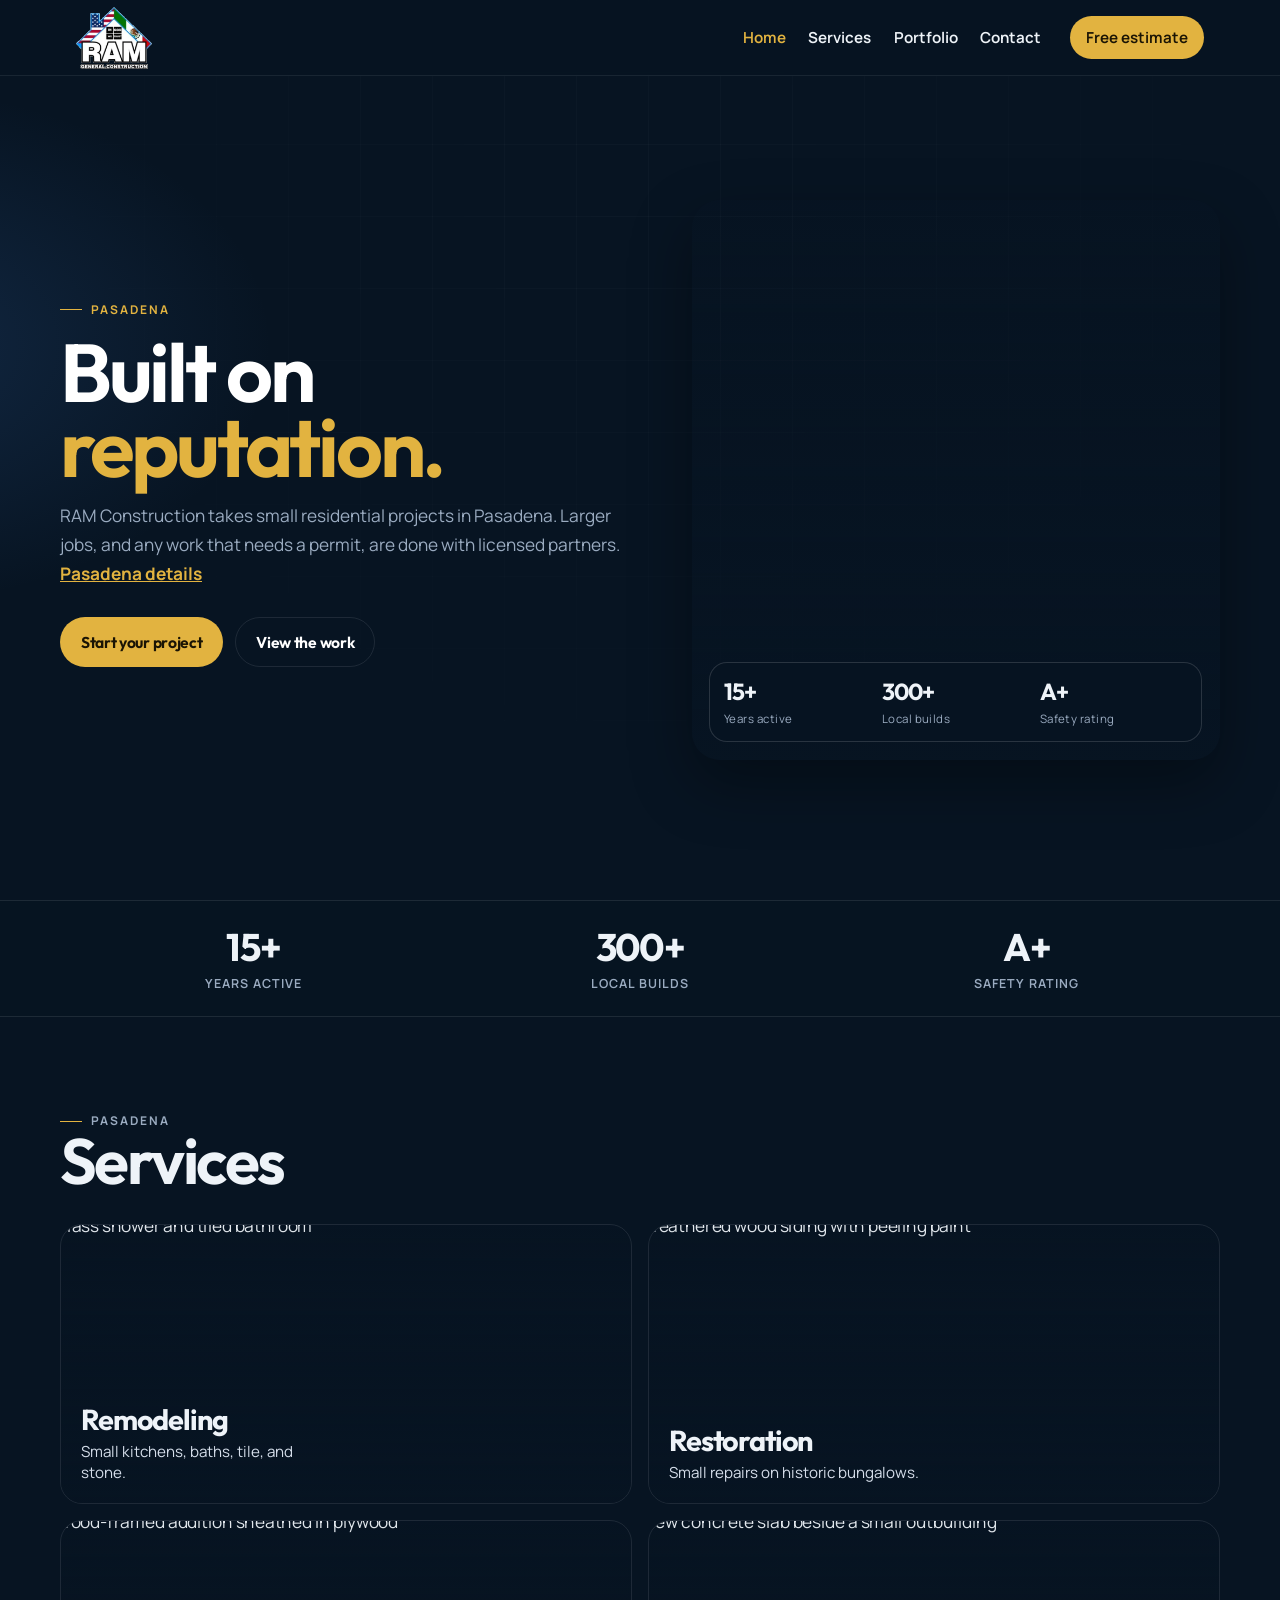
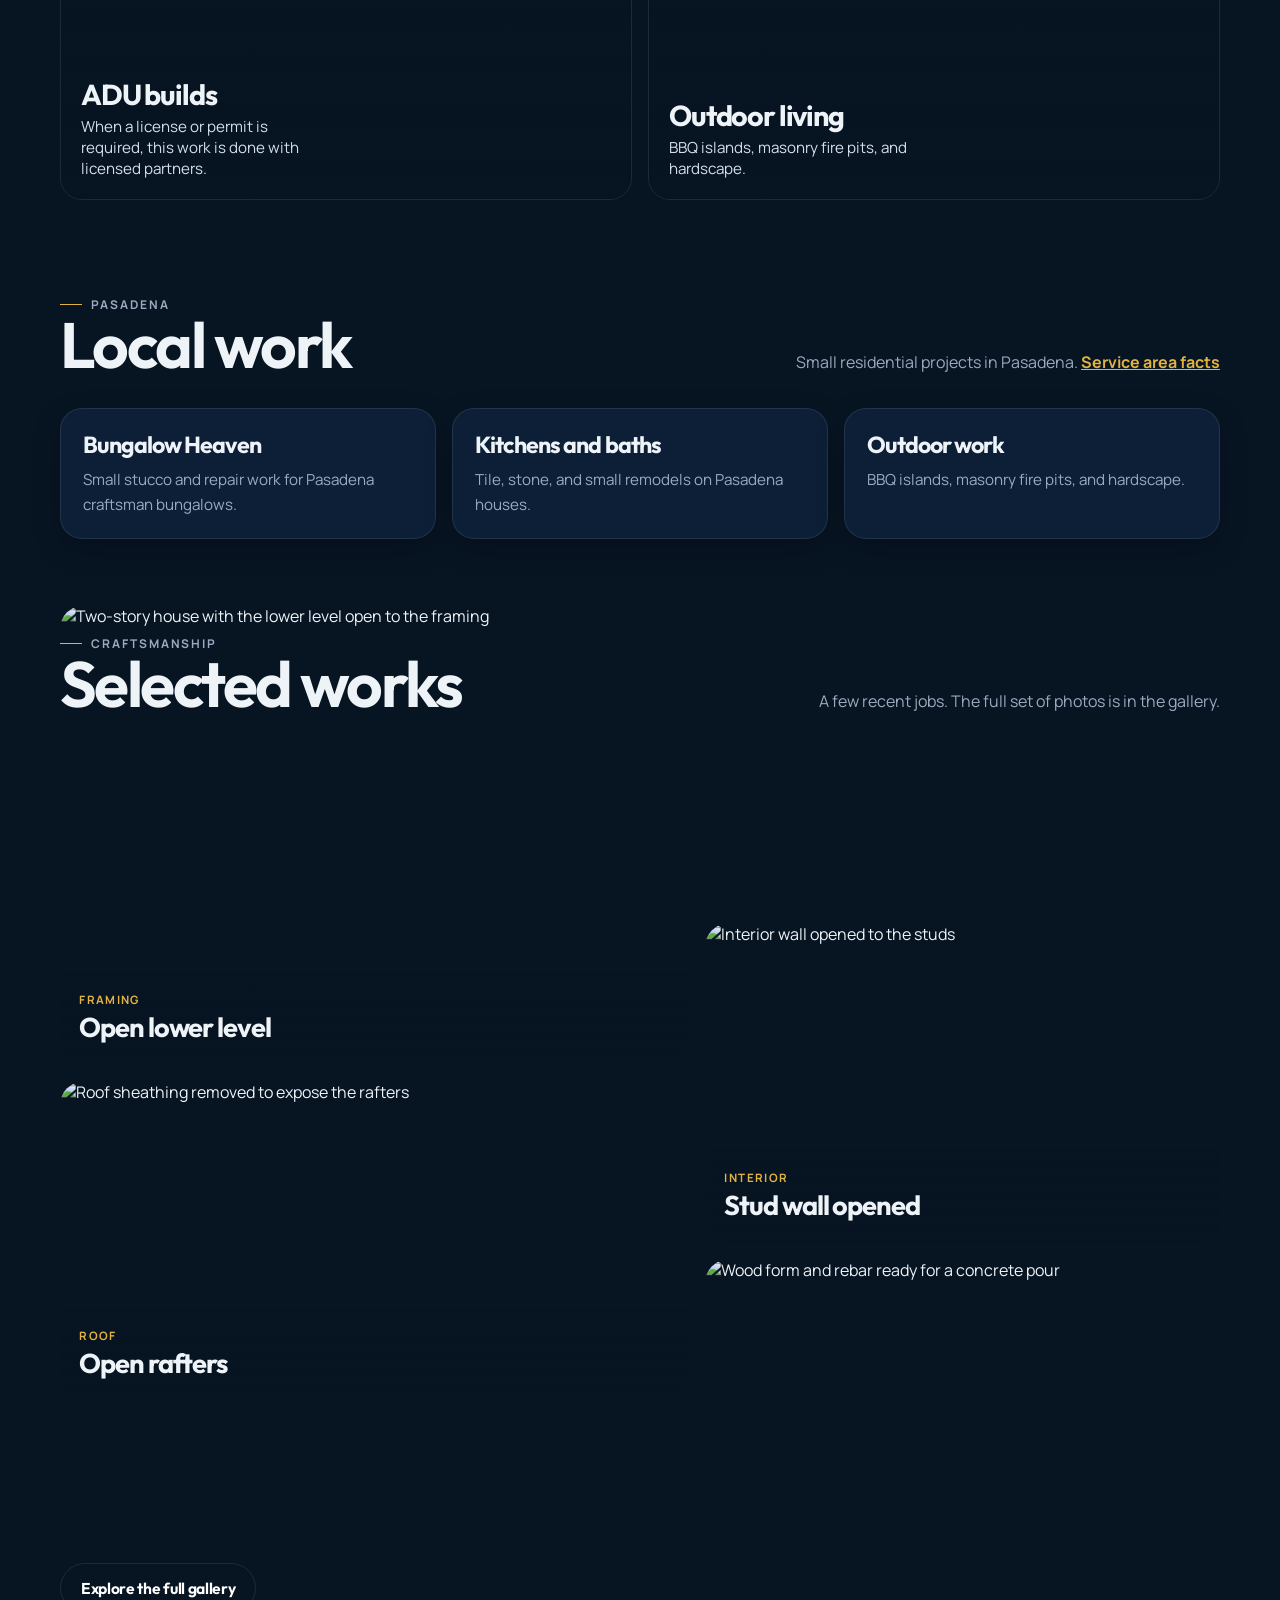
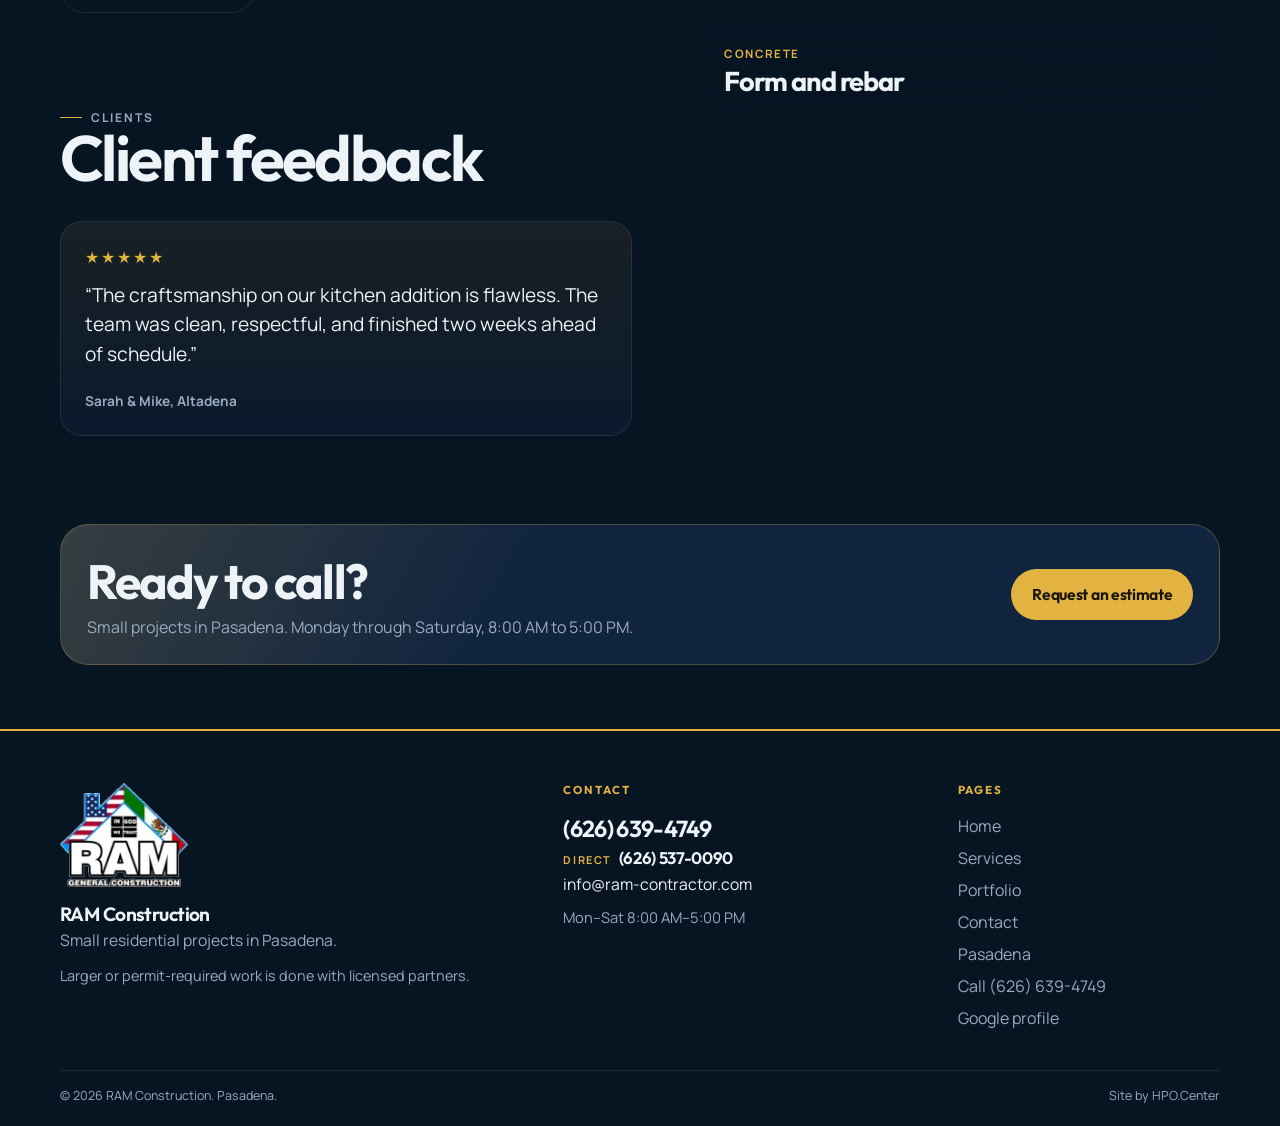
==== commit 0249d9c1: "Add the direct phone number. Co-authored-by: Cursor <cursoragent@cursor.com>" ====
--- a/index.html
+++ b/index.html
@@ -33,6 +33,12 @@
       "url": "https://ram-contractor.com",
       "telephone": "+1-626-639-4749",
       "email": "info@ram-contractor.com",
+      "contactPoint": {
+        "@type": "ContactPoint",
+        "contactType": "direct line",
+        "telephone": "+1-626-537-0090",
+        "areaServed": "Pasadena"
+      },
       "description": "RAM Construction in Pasadena takes small residential projects, including kitchens, baths, tile, stone, small historic-bungalow repairs, and small outdoor work. Larger jobs and work that needs a permit are done with licensed partners.",
       "priceRange": "$$$",
       "address": {
--- a/site.css
+++ b/site.css
@@ -622,6 +622,26 @@
     line-height: 1.15;
     text-decoration: none;
 }
+.site-footer .footer-direct {
+    display: inline-flex;
+    align-items: baseline;
+    gap: 0.45rem;
+    color: var(--text);
+    font-family: Outfit, sans-serif;
+    font-size: 1.05rem;
+    font-weight: 650;
+    letter-spacing: -0.02em;
+    line-height: 1.2;
+    text-decoration: none;
+}
+.site-footer .footer-direct span {
+    color: var(--gold);
+    font-family: Manrope, sans-serif;
+    font-size: 0.68rem;
+    font-weight: 700;
+    letter-spacing: 0.14em;
+    text-transform: uppercase;
+}
 .site-footer .footer-mail {
     color: var(--text);
     font-size: 0.98rem;
@@ -652,6 +672,7 @@
     padding: 0.1rem 0;
 }
 .site-footer .footer-phone:hover,
+.site-footer .footer-direct:hover,
 .site-footer .footer-mail:hover,
 .site-footer .footer-nav a:hover,
 .site-footer .legal a:hover { color: var(--gold); }
@@ -680,6 +701,7 @@
     .service-row img { width: 100%; height: 180px; }
     .footer-logo { max-height: 88px; max-width: min(140px, 70%); }
     .site-footer .footer-phone,
+    .site-footer .footer-direct,
     .site-footer .footer-mail {
         display: inline-flex;
         align-items: center;
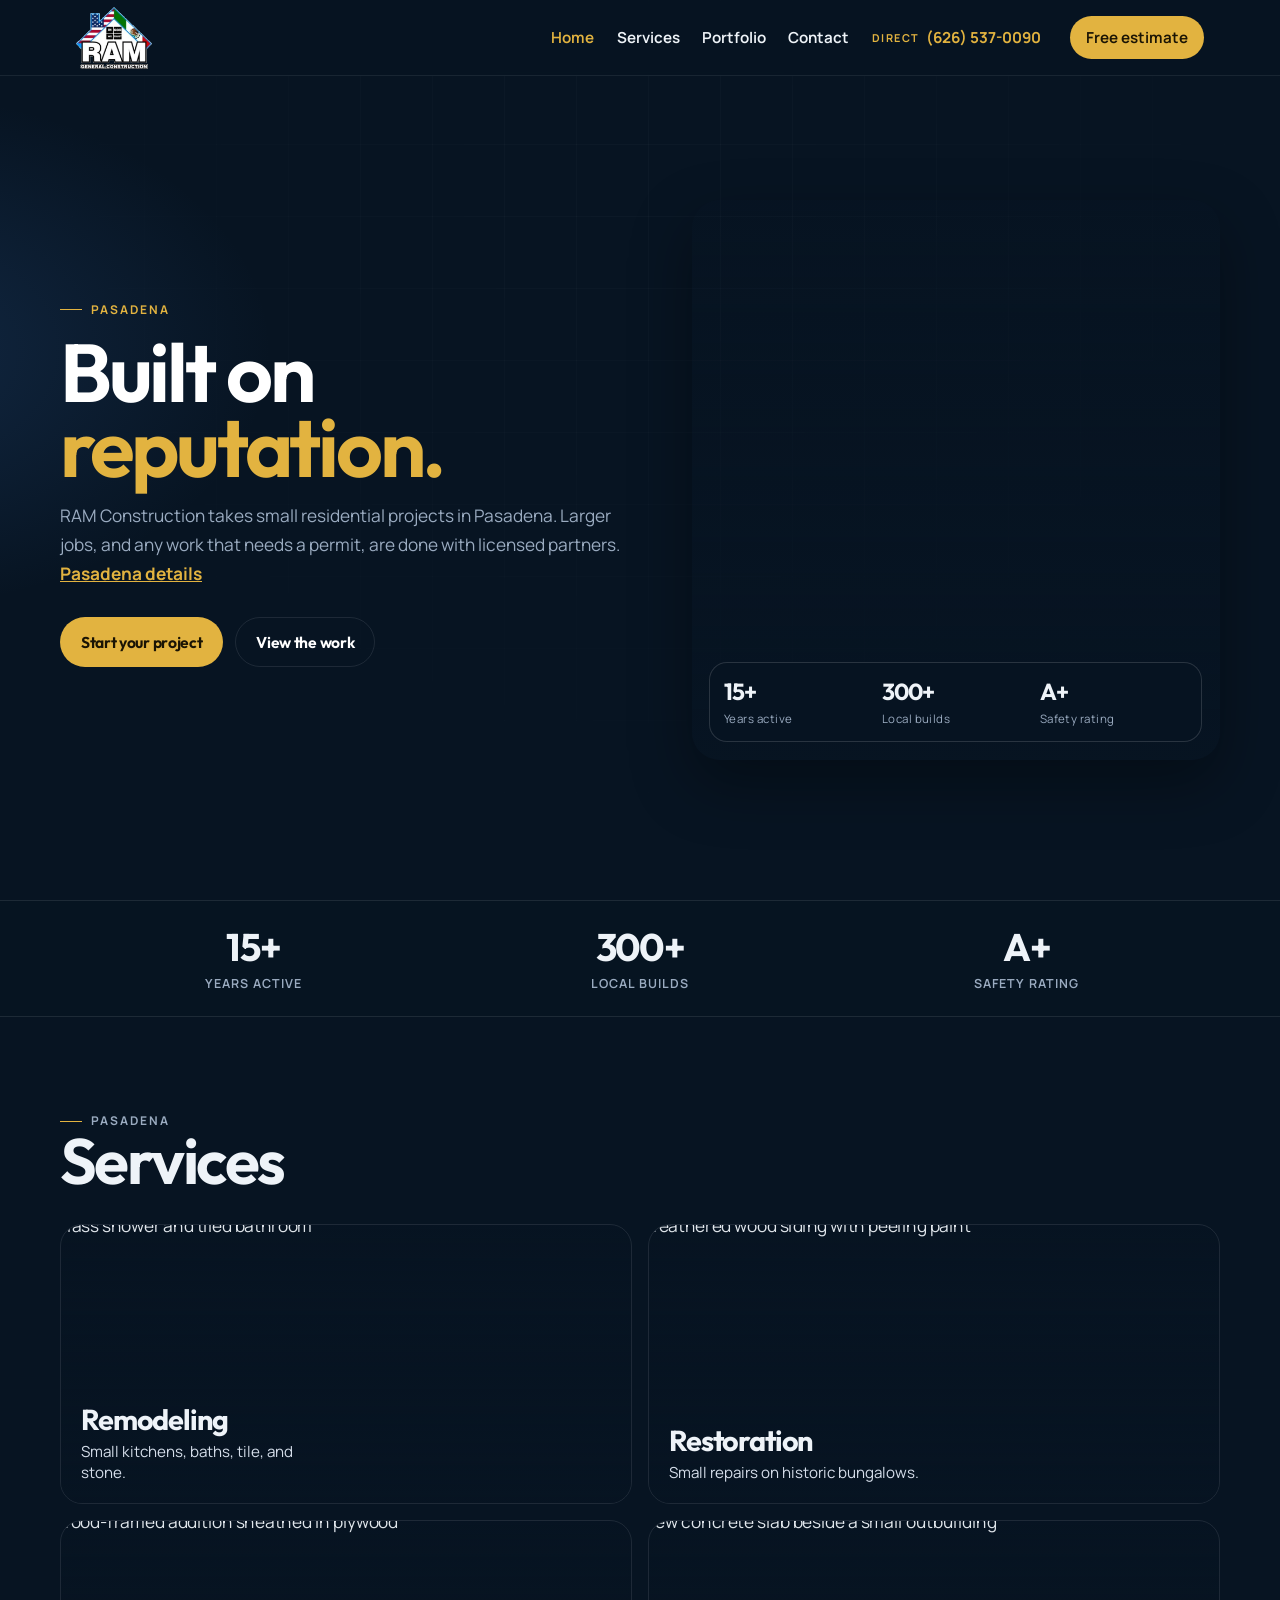
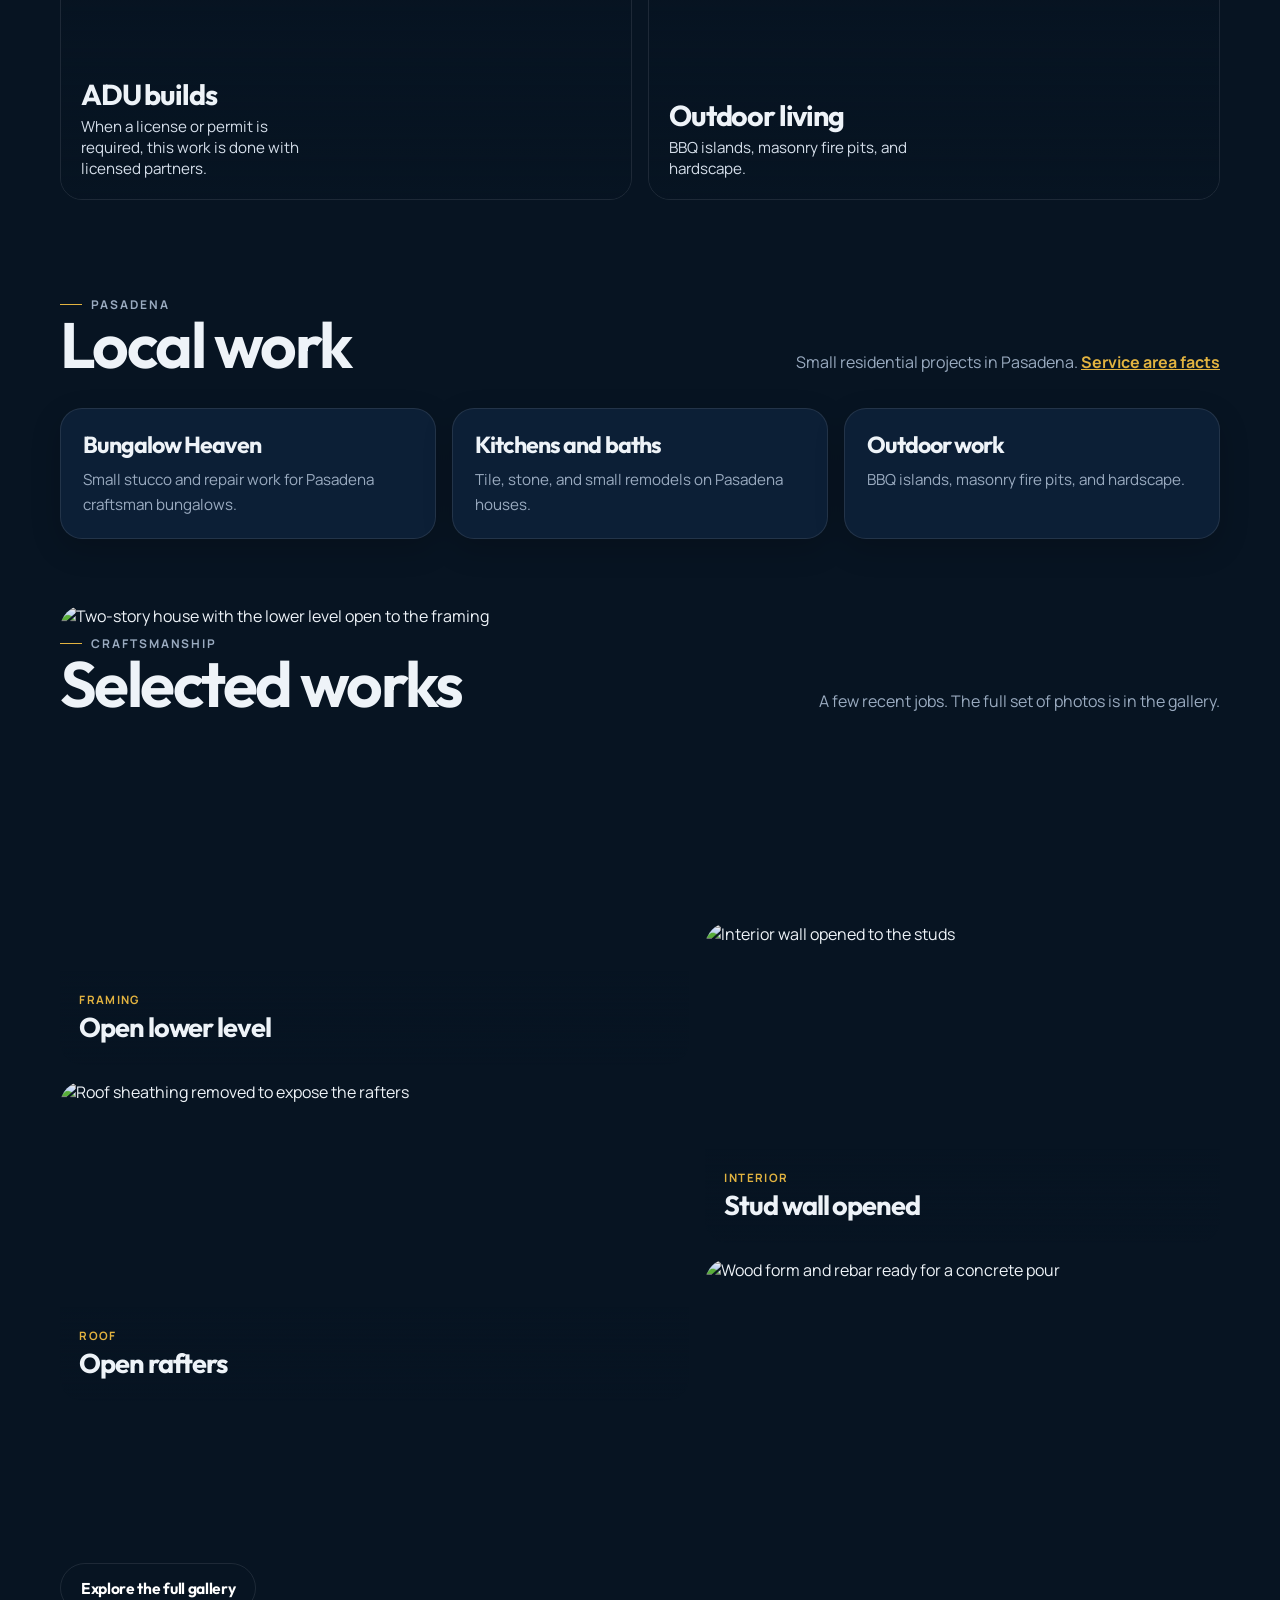
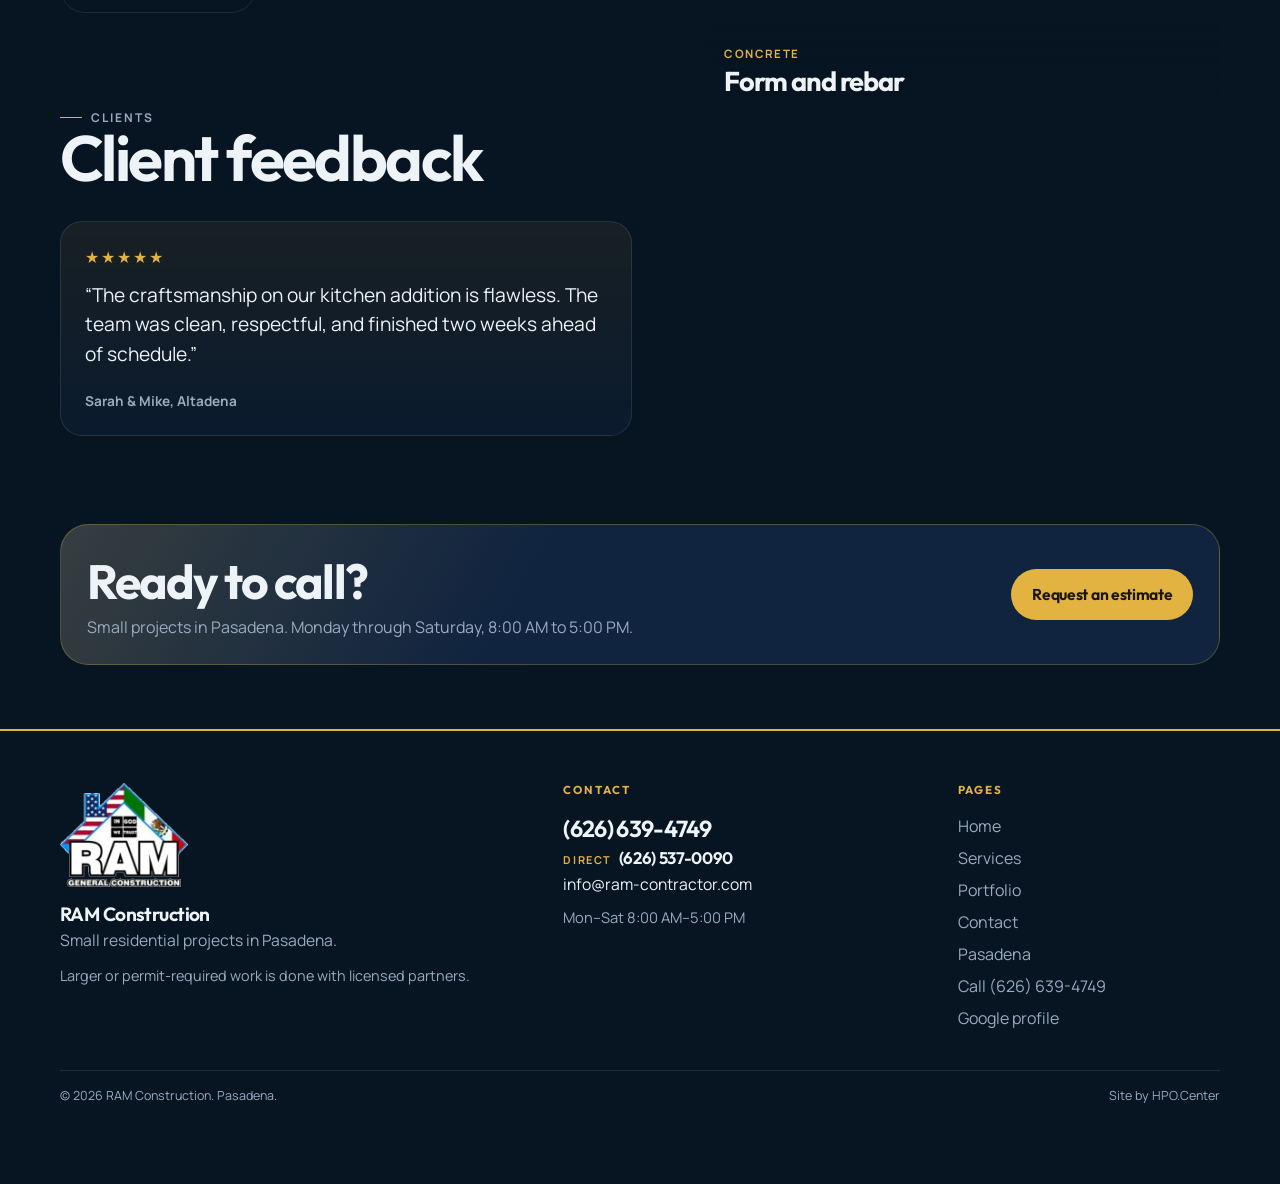
==== commit e0bc2213: "Add scroll-to-top, faster image loading, and the direct line in the menu. Co-authored-by: Cursor <cu" ====
--- a/index.html
+++ b/index.html
@@ -11,6 +11,12 @@
 
     <link rel="icon" href="/icon.png" type="image/png" sizes="32x32">
     <link rel="apple-touch-icon" href="/apple-touch-icon.png">
+    <link rel="dns-prefetch" href="https://gallery.ram-contractor.com">
+    <link rel="preconnect" href="https://gallery.ram-contractor.com">
+    <link rel="dns-prefetch" href="https://images.squarespace-cdn.com">
+    <link rel="preconnect" href="https://images.squarespace-cdn.com">
+    <link rel="preload" as="image" href="https://images.squarespace-cdn.com/content/v1/684480f262fb7703bd3fae23/d5dc4bf1-beb6-4e5d-91ef-52a791febcd6/IMG_3506.jpg" fetchpriority="high">
+    <link rel="preload" as="image" href="/logo.png">
 
     <meta property="og:title" content="RAM Construction in Pasadena | Small Residential Projects" />
     <meta property="og:description" content="Small residential projects in Pasadena. Larger jobs and work that needs a permit are done with licensed partners. Call (626) 639-4749." />
@@ -189,19 +195,19 @@
             </div>
             <div class="service-grid" id="trades">
                 <a class="trade" href="/services.html" data-shot="https://gallery.ram-contractor.com/First%20Gallery%20-%20html/89FD9484-AE8B-4844-B022-AF8FC0F153C1.JPG">
-                    <img src="https://gallery.ram-contractor.com/First%20Gallery%20-%20html/89FD9484-AE8B-4844-B022-AF8FC0F153C1.JPG" alt="Glass shower and tiled bathroom">
+                    <img src="https://gallery.ram-contractor.com/First%20Gallery%20-%20html/89FD9484-AE8B-4844-B022-AF8FC0F153C1.JPG" loading="lazy" decoding="async" alt="Glass shower and tiled bathroom">
                     <span><strong>Remodeling</strong><em>Small kitchens, baths, tile, and stone.</em></span>
                 </a>
                 <a class="trade" href="/services.html" data-shot="https://gallery.ram-contractor.com/First%20Gallery%20-%20html/F0D338A5-9595-4161-A9BB-38C35CF2BEB9.JPG">
-                    <img src="https://gallery.ram-contractor.com/First%20Gallery%20-%20html/F0D338A5-9595-4161-A9BB-38C35CF2BEB9.JPG" alt="Weathered wood siding with peeling paint">
+                    <img src="https://gallery.ram-contractor.com/First%20Gallery%20-%20html/F0D338A5-9595-4161-A9BB-38C35CF2BEB9.JPG" loading="lazy" decoding="async" alt="Weathered wood siding with peeling paint">
                     <span><strong>Restoration</strong><em>Small repairs on historic bungalows.</em></span>
                 </a>
                 <a class="trade" href="/services.html" data-shot="https://gallery.ram-contractor.com/First%20Gallery%20-%20html/2B277E7A-EF5E-4DB5-914E-49A9AE4F3396.PNG">
-                    <img src="https://gallery.ram-contractor.com/First%20Gallery%20-%20html/2B277E7A-EF5E-4DB5-914E-49A9AE4F3396.PNG" alt="Wood-framed addition sheathed in plywood">
+                    <img src="https://gallery.ram-contractor.com/First%20Gallery%20-%20html/2B277E7A-EF5E-4DB5-914E-49A9AE4F3396.PNG" loading="lazy" decoding="async" alt="Wood-framed addition sheathed in plywood">
                     <span><strong>ADU builds</strong><em>When a license or permit is required, this work is done with licensed partners.</em></span>
                 </a>
                 <a class="trade" href="/services.html" data-shot="https://images.squarespace-cdn.com/content/v1/684480f262fb7703bd3fae23/70622447-4fba-4287-ad54-cc3b1ddc5559/0D742970-8333-47BB-B2C8-26CB80007673.JPG">
-                    <img src="https://images.squarespace-cdn.com/content/v1/684480f262fb7703bd3fae23/70622447-4fba-4287-ad54-cc3b1ddc5559/0D742970-8333-47BB-B2C8-26CB80007673.JPG" alt="New concrete slab beside a small outbuilding">
+                    <img src="https://images.squarespace-cdn.com/content/v1/684480f262fb7703bd3fae23/70622447-4fba-4287-ad54-cc3b1ddc5559/0D742970-8333-47BB-B2C8-26CB80007673.JPG" loading="lazy" decoding="async" alt="New concrete slab beside a small outbuilding">
                     <span><strong>Outdoor living</strong><em>BBQ islands, masonry fire pits, and hardscape.</em></span>
                 </a>
             </div>
@@ -246,21 +252,21 @@
             <div class="work-grid">
                 <div class="work-col">
                     <a class="work-card tall" href="/portfolio.html">
-                        <img src="https://images.squarespace-cdn.com/content/v1/684480f262fb7703bd3fae23/d6560f3d-d3cf-44b2-9857-887a100ac8f8/IMG_3507.webp" alt="Two-story house with the lower level open to the framing">
+                        <img src="https://images.squarespace-cdn.com/content/v1/684480f262fb7703bd3fae23/d6560f3d-d3cf-44b2-9857-887a100ac8f8/IMG_3507.webp" loading="lazy" decoding="async" alt="Two-story house with the lower level open to the framing">
                         <div class="cap"><small>Framing</small><strong>Open lower level</strong></div>
                     </a>
                     <a class="work-card" href="/portfolio.html">
-                        <img src="https://gallery.ram-contractor.com/First%20Gallery%20-%20html/AE6104FC-C289-4FD8-8CD7-4ABAD7BDBB02.JPG" alt="Roof sheathing removed to expose the rafters">
+                        <img src="https://gallery.ram-contractor.com/First%20Gallery%20-%20html/AE6104FC-C289-4FD8-8CD7-4ABAD7BDBB02.JPG" loading="lazy" decoding="async" alt="Roof sheathing removed to expose the rafters">
                         <div class="cap"><small>Roof</small><strong>Open rafters</strong></div>
                     </a>
                 </div>
                 <div class="work-col">
                     <a class="work-card" href="/portfolio.html">
-                        <img src="https://gallery.ram-contractor.com/First%20Gallery%20-%20html/970BAA1B-E068-4DA3-8AAA-85A0F2637F4D.JPG" alt="Interior wall opened to the studs">
+                        <img src="https://gallery.ram-contractor.com/First%20Gallery%20-%20html/970BAA1B-E068-4DA3-8AAA-85A0F2637F4D.JPG" loading="lazy" decoding="async" alt="Interior wall opened to the studs">
                         <div class="cap"><small>Interior</small><strong>Stud wall opened</strong></div>
                     </a>
                     <a class="work-card tall" href="/portfolio.html">
-                        <img src="https://gallery.ram-contractor.com/First%20Gallery%20-%20html/IMG_3504.PNG" alt="Wood form and rebar ready for a concrete pour">
+                        <img src="https://gallery.ram-contractor.com/First%20Gallery%20-%20html/IMG_3504.PNG" loading="lazy" decoding="async" alt="Wood form and rebar ready for a concrete pour">
                         <div class="cap"><small>Concrete</small><strong>Form and rebar</strong></div>
                     </a>
                 </div>
--- a/site.css
+++ b/site.css
@@ -555,7 +555,7 @@
     margin-top: auto;
     border-top: 2px solid var(--gold);
     background: var(--ink);
-    padding: 3.25rem 0 max(1.35rem, env(safe-area-inset-bottom));
+    padding: 3.25rem 0 calc(5rem + env(safe-area-inset-bottom));
 }
 .footer-grid {
     display: grid;
@@ -720,3 +720,45 @@
     .actions .btn, .cta-band .btn { width: 100%; }
     .hero h1 { font-size: 3.15rem; }
 }
+
+.back-to-top {
+    position: fixed;
+    z-index: 40;
+    right: max(0.85rem, env(safe-area-inset-right));
+    bottom: max(0.85rem, env(safe-area-inset-bottom));
+    display: none;
+    align-items: center;
+    justify-content: center;
+    width: 44px;
+    height: 44px;
+    padding: 0;
+    border: 1px solid rgba(226, 179, 64, 0.72);
+    border-radius: 999px;
+    background: var(--ink);
+    color: var(--gold);
+    box-shadow: 0 12px 28px rgba(0, 0, 0, 0.35);
+    cursor: pointer;
+}
+.back-to-top svg { display: block; width: 18px; height: 18px; }
+.back-to-top.is-visible { display: inline-flex; }
+.back-to-top:hover { background: var(--gold); color: var(--ink); }
+.back-to-top:focus-visible {
+    outline: 2px solid var(--gold);
+    outline-offset: 3px;
+}
+body.ram-menu-open .back-to-top,
+body.ram-lightbox-open .back-to-top,
+body:has(#lightbox[style*="flex"]) .back-to-top {
+    display: none;
+}
+@media (max-width: 390px) {
+    .back-to-top {
+        width: 44px;
+        height: 44px;
+        right: max(0.75rem, env(safe-area-inset-right));
+        bottom: max(0.75rem, env(safe-area-inset-bottom));
+    }
+}
+@media (prefers-reduced-motion: reduce) {
+    .back-to-top { transition: none; }
+}
